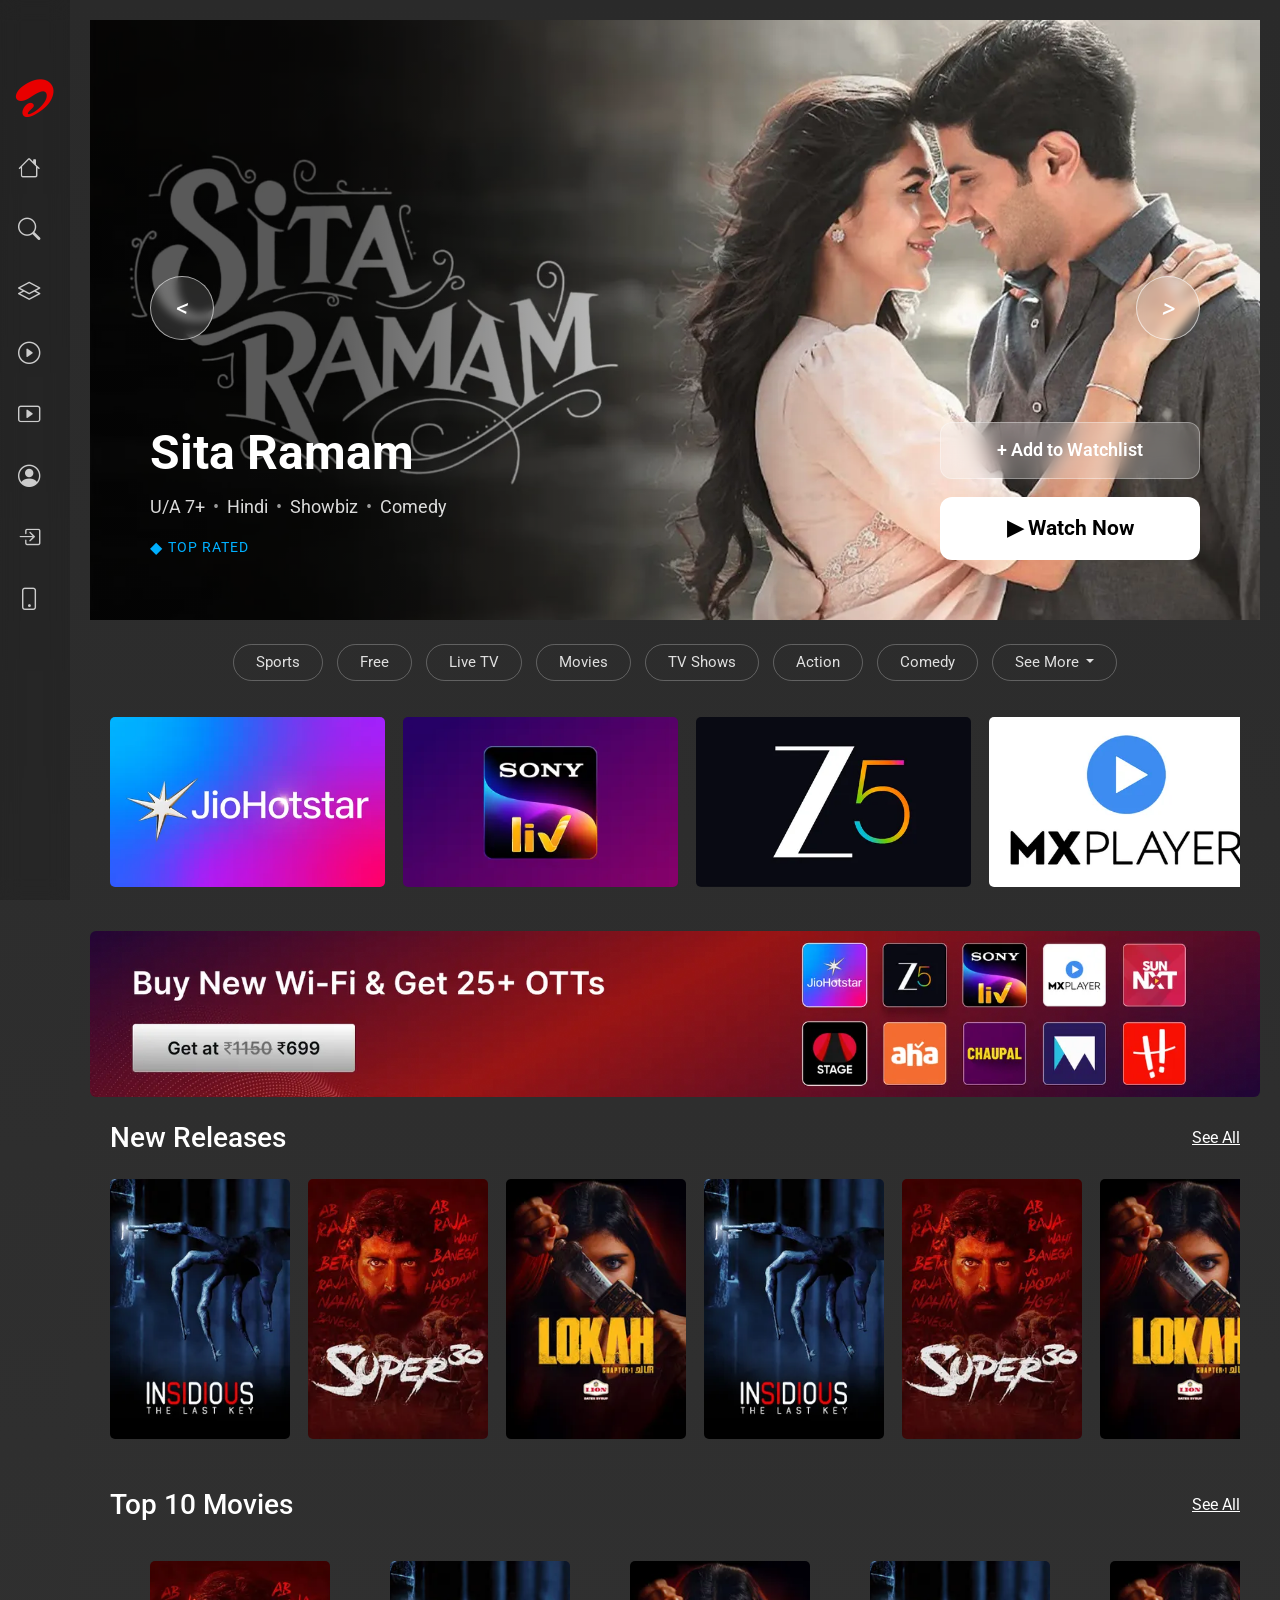
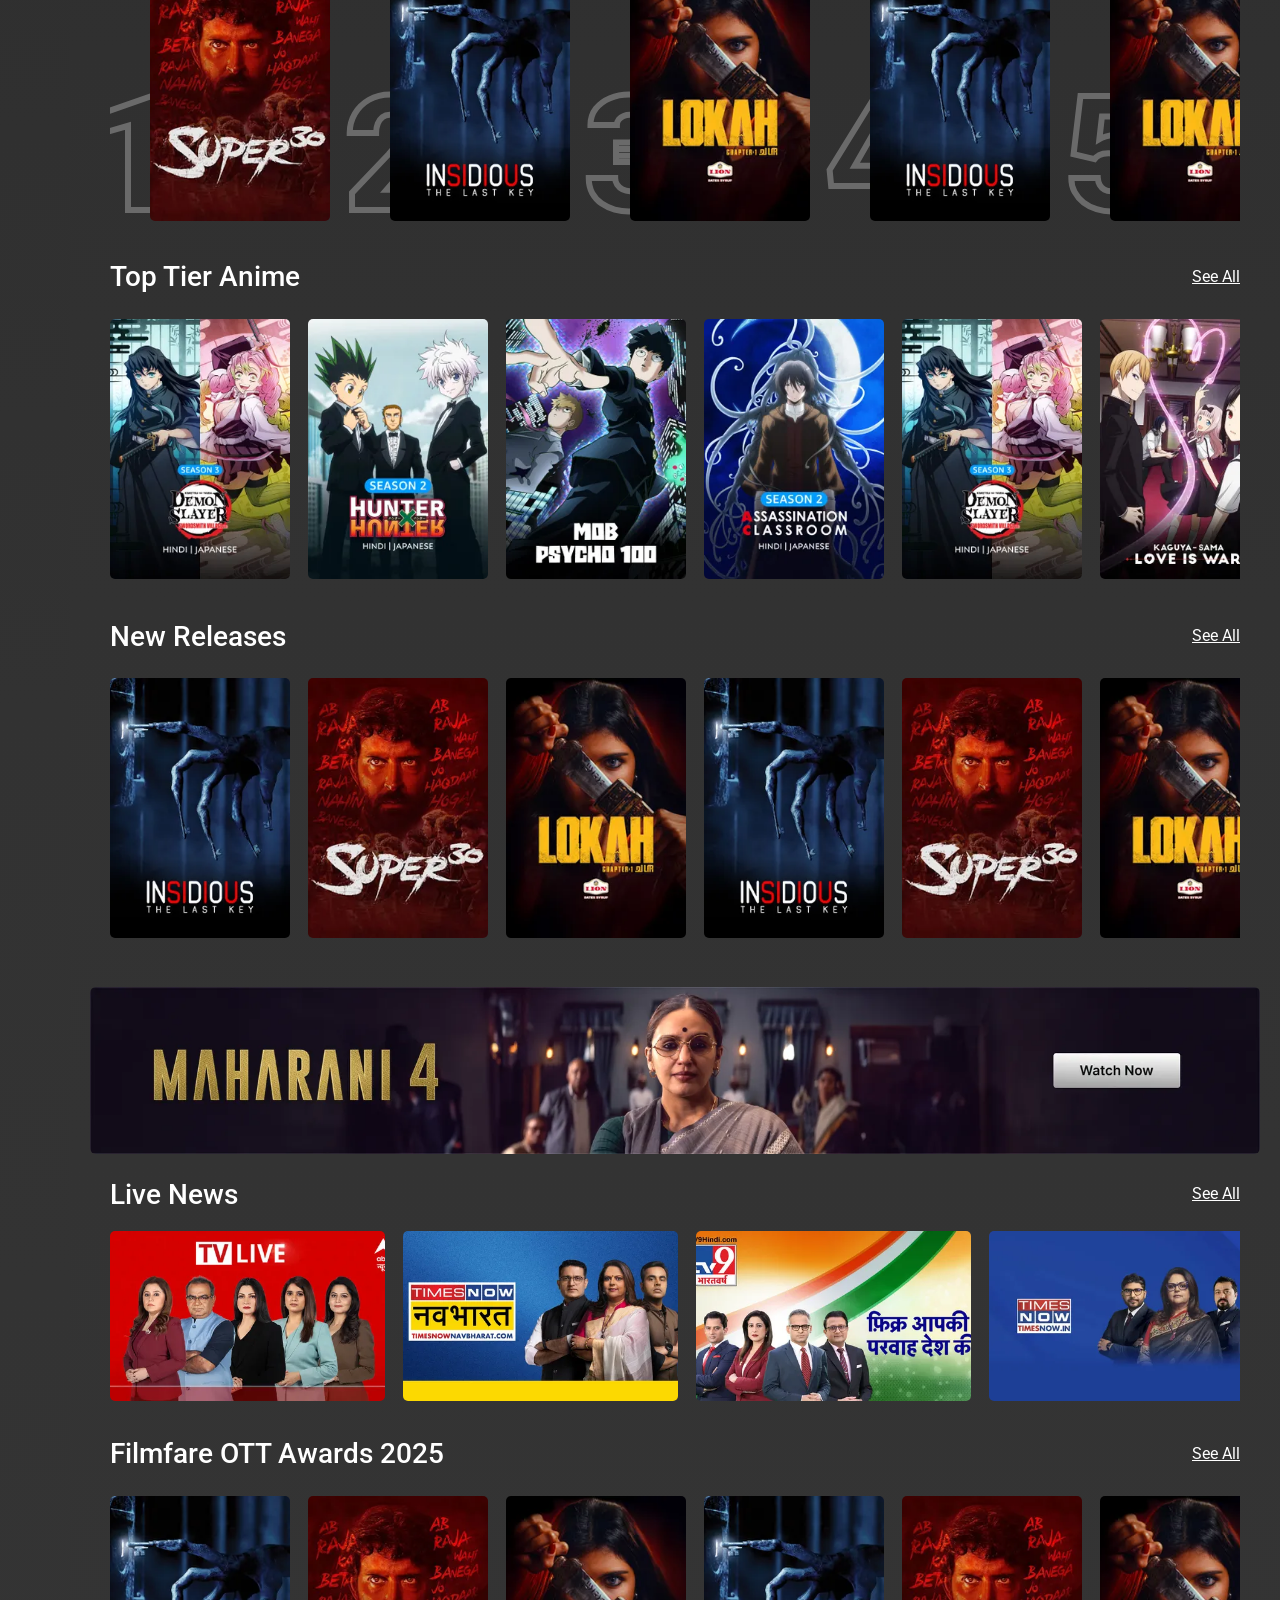
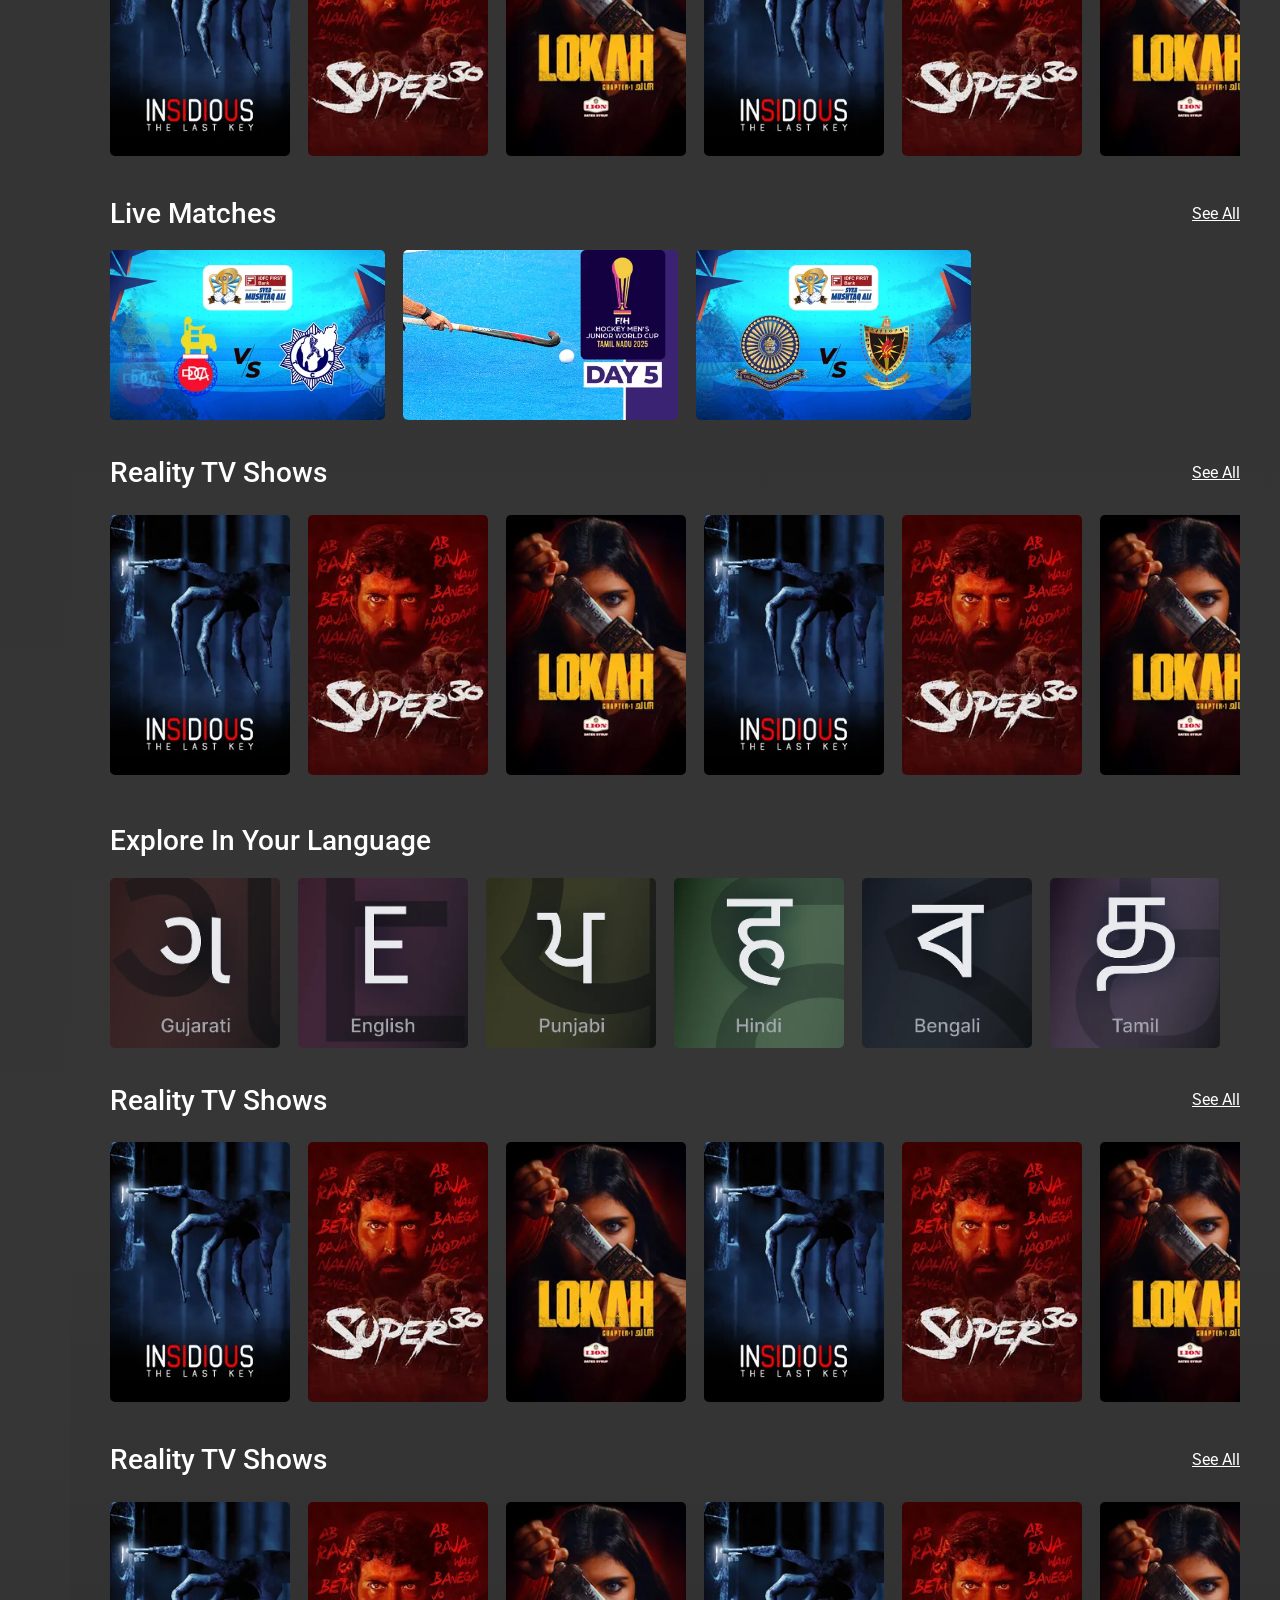
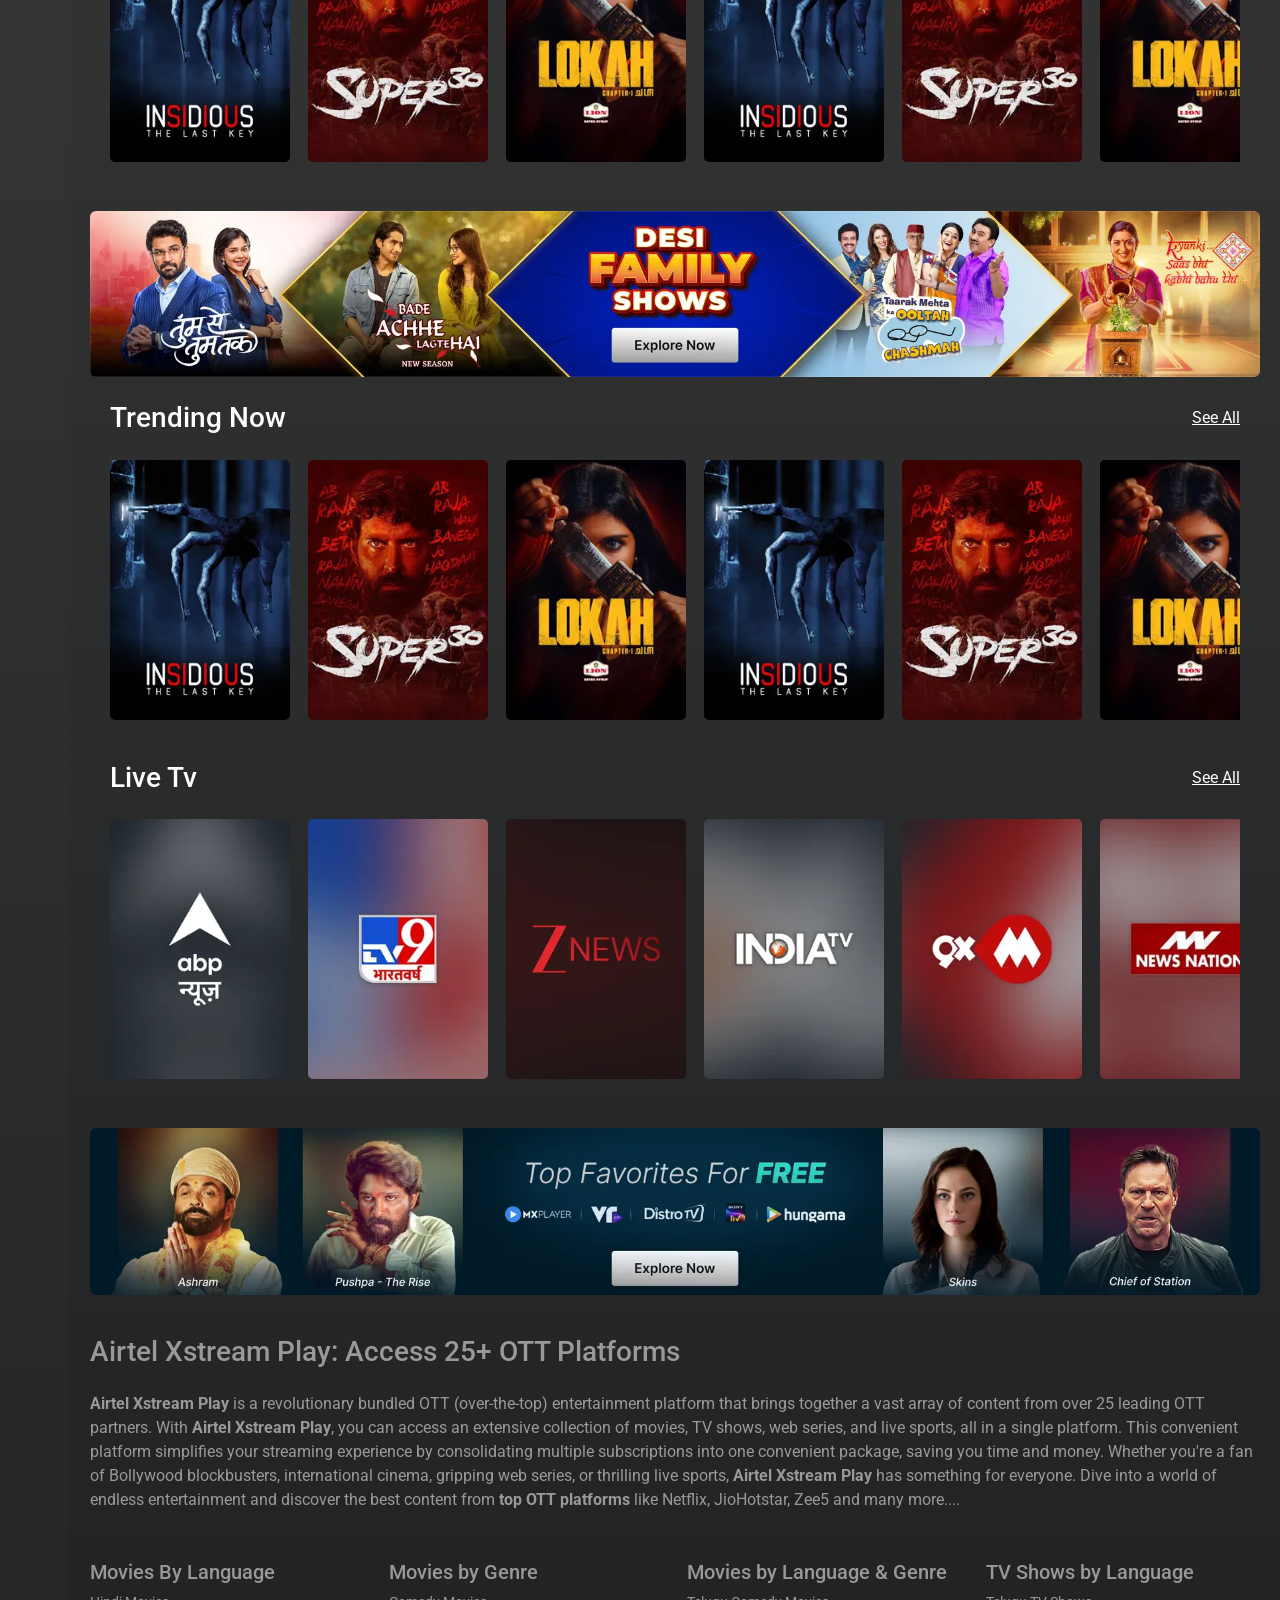
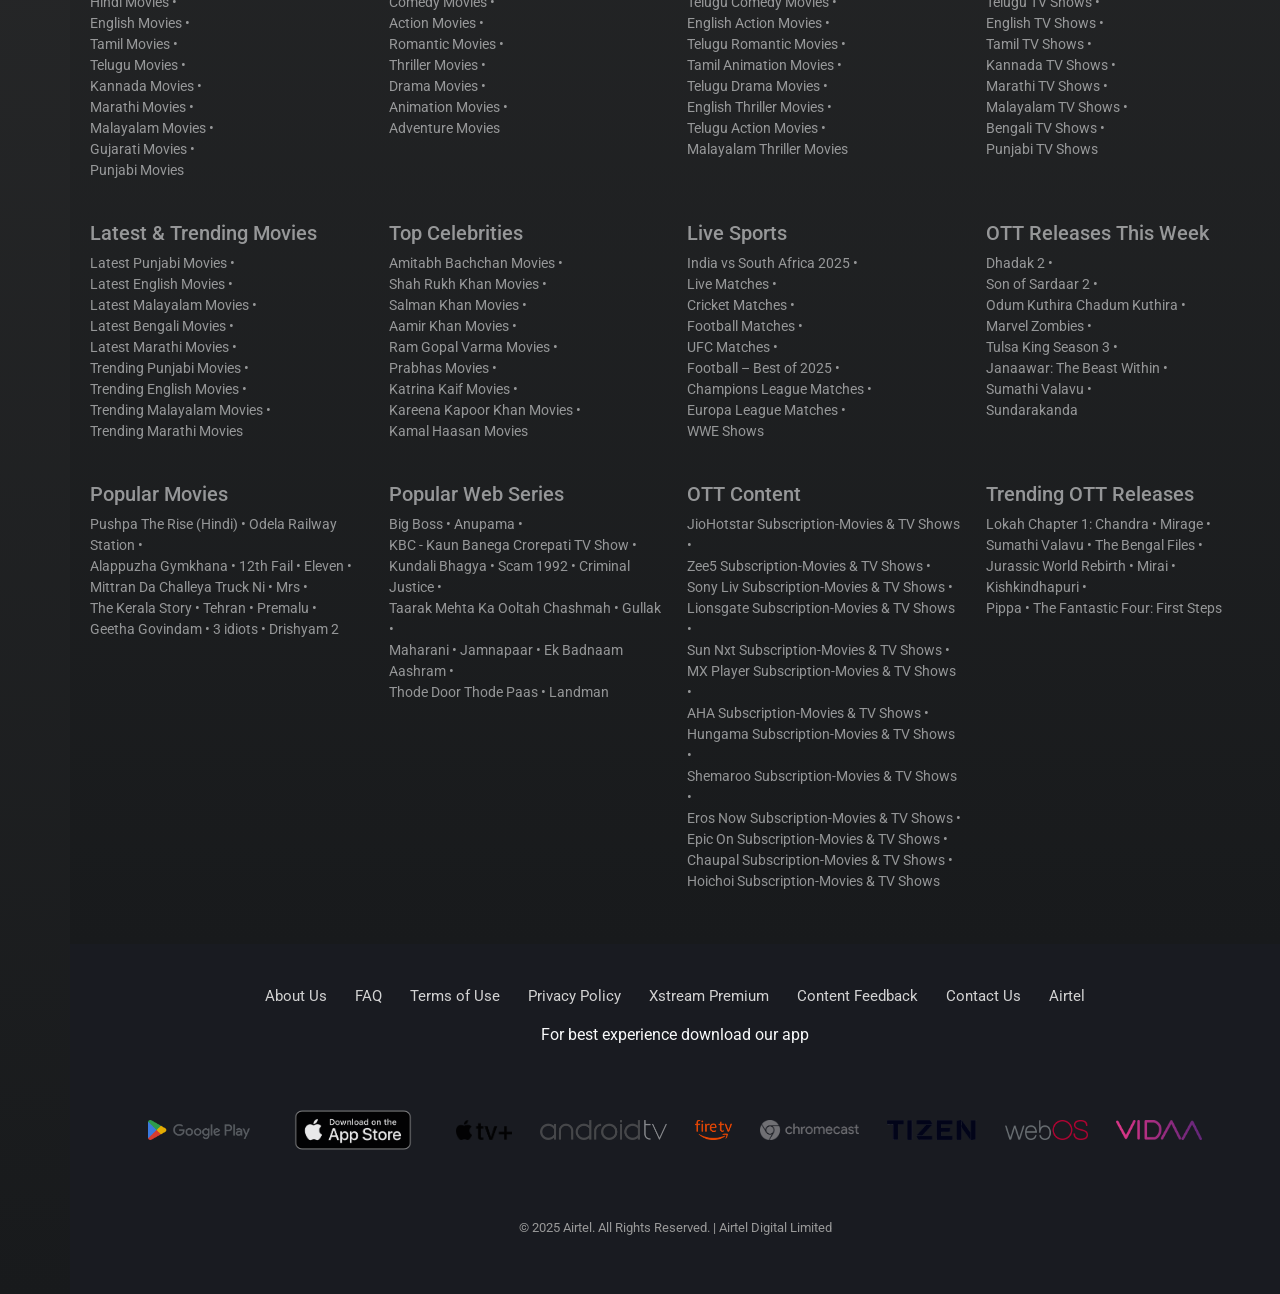
==== index.html @ 178d826f "Added singel-Web Series Viewer" ====
<!DOCTYPE html>
<html lang="en">
<head>
    <meta charset="UTF-8">
    <meta name="viewport" content="width=device-width, initial-scale=1.0">
    <title>AirtelXstream</title>

    <link rel="icon" type="image/x-icon" href="/images/airtel-xstream-play-logo-hd.png">
    <link rel="stylesheet" href="./css/style.css">
    <link href="https://cdn.jsdelivr.net/npm/bootstrap@5.3.8/dist/css/bootstrap.min.css" rel="stylesheet">
    <link rel="stylesheet" href="https://cdn.jsdelivr.net/npm/bootstrap-icons@1.11.1/font/bootstrap-icons.css">
    <link rel="preconnect" href="https://fonts.googleapis.com">
    <link rel="preconnect" href="https://fonts.gstatic.com" crossorigin>
    <link href="https://fonts.googleapis.com/css2?family=Montserrat:ital,wght@0,100..900;1,100..900&family=Roboto:ital,wght@0,100..900;1,100..900&display=swap" rel="stylesheet">
</head>
<body>

<div class="page-bg">

    <div class="sidebar">
            <div class="logo mt-2">
                <img src="./images/xsteamplay.png" class="brand">
            </div>
            <ul class="menu">
                <li><a href="./index.html"><i class="bi bi-house"></i><span>Home</span></a>
                </li>
                <li><a href="./search.html"><i class="bi bi-search"></i><span>Search</span></a>
                </li>
                <li><a href="./otts.html"><i class="bi bi-layers"></i><span>OTTs</span></a>
                </li>
                <li><a href="./free.html"><i class="bi bi-play-circle"></i><span>Free</span></a>
                </li>
                <li><a href="./myplan.html"><i class="bi bi-play-btn"></i><span>My Plans</span></a>
                </li>
                <li><a href="./profile.html"><i class="bi bi-person-circle"></i><span>Profile</span></a>
                </li>
                <li>
                    <a href="#" data-bs-toggle="modal" data-bs-target="#loginModal">
                        <i class="bi bi-box-arrow-in-right"></i><span>Log In</span>
                    </a>
                </li>
                <li><a href="https://play.google.com/store/apps/details?id=tv.accedo.airtel.wynk&_branch_match_id=1522531487299482637&utm_source=Website&utm_campaign=Top_Bottom_CTA&utm_medium=Website&_branch_referrer=H4sIAAAAAAAAA8soKSkottLXzy9IzdNLzCwqSc2pKC4pSk3M1cvM00%2F0DMzzCg%2BwcHdKsq8rSk1LLSrKzEuPTyrKLy9OLbJ1ywSK5VcAAJQeFpZEAAAA" target="_blank"><i class="bi bi-phone"></i><span>Get App</span></a>
                </li>
            </ul>
    </div>
    <div class="sidebar-fade"></div>
    <div class="main-content">

        <!-- LOGIN MODAL -->
        <div class="modal fade" id="loginModal" tabindex="-1" aria-hidden="true">
            <div class="modal-dialog modal-dialog-centered">
                <div class="modal-content" style="background:#101214; color:#fff; border-radius:12px; padding:20px 25px;">
                
                <div class="d-flex justify-content-between align-items-center mb-3">
                    <h4 class="m-0">Xstream Play</h4>
                    <button class="btn-close btn-close-white" data-bs-dismiss="modal"></button>
                </div>

                <h5>Enter your Airtel Number</h5>
                <p style="font-size:14px; color:#b9b9b9;">
                    You can also use your Broadband/DTH registered numbers to login
                </p>

                <form>
                    <div class="d-flex align-items-center gap-2 mb-2" style="border-bottom:1px solid #444; padding-bottom:8px;">
                        <span style="font-size:18px;">+91</span>
                        <input id="mobileInput" type="text" class="form-control bg-transparent text-white" placeholder="Enter mobile number">
                    </div>

                    <span id="mobileError" style="color:red; font-size:14px;"></span>

                    <button id="continueBtn" type="button" class="btn w-100 mt-3" style="background:#ffffff; color:#000; border-radius:8px; padding:10px;">
                        Continue
                    </button>
                </form>

                <p class="mt-3 text-center" style="font-size:12px; color:#b9b9b9;">
                    I agree to the <a href="#" style="color:#fff;">Terms of Uses</a> and 
                    <a href="#" style="color:#fff;">Privacy Policy</a>
                </p>

                </div>
            </div>
        </div>

        <!-- OTP MODAL -->
        <div class="modal fade" id="otpModal" tabindex="-1" aria-hidden="true">
            <div class="modal-dialog modal-dialog-centered">
                <div class="modal-content" style="background:#101214; color:#fff; border-radius:12px; padding:25px;">
                    <div class="d-flex align-items-center mb-3">
                        <h5 class="m-0">Verify your number</h5>
                    </div>

                    <p class="mb-1">Enter OTP sent to <span id="otpMobile" style="font-weight:600;"></span></p>

                    <div class="d-flex justify-content-between gap-2 my-4">
                        <input maxlength="1" class="otp-input form-control text-center bg-transparent text-white">
                        <input maxlength="1" class="otp-input form-control text-center bg-transparent text-white">
                        <input maxlength="1" class="otp-input form-control text-center bg-transparent text-white">
                        <input maxlength="1" class="otp-input form-control text-center bg-transparent text-white">
                    </div>

                    <span id="otpError" style="color:red; font-size:14px;"></span>
                    <p class="text-center mb-4" id="resendTimer" style="color:#b9b9b9;">Resend OTP in (0:30)</p>

                    <button class="btn w-100" style="background:#ffffff; color:#000; border-radius:8px; padding:10px;">
                        VERIFY
                    </button>

                    <p class="mt-3 text-center" style="font-size:12px; color:#b9b9b9;">
                        I agree to the <a href="#" style="color:#fff;">Terms of Uses</a> and
                        <a href="#" style="color:#fff;">Privacy Policy</a>
                    </p>

                </div>
            </div>
        </div>

        <!-- Hero Slider Start -->
        <div id="heroCarousel" class="carousel slide" data-bs-ride="carousel" data-bs-interval="3500">

            <div class="carousel-inner">

                <div class="carousel-item active">
                    <img src="./images/index/slider4.webp" class="d-block w-100 hero-slide-img">

                    <div class="hero-overlay"></div>

                    <div class="hero-content">

                        <div class="hero-left">
                            <h2 class="hero-title">Sita Ramam</h2>

                            <div class="hero-tags">
                                <span class="hero-tag">U/A 7+</span>
                                <span class="hero-dot">•</span>
                                <span class="hero-tag">Hindi</span>
                                <span class="hero-dot">•</span>
                                <span class="hero-tag">Showbiz</span>
                                <span class="hero-dot">•</span>
                                <span class="hero-tag">Comedy</span>
                            </div>

                            <div class="hero-rating">
                                <span class="rating-diamond">◆</span>
                                <span class="rating-text">TOP RATED</span>
                            </div>
                        </div>

                        <div class="hero-right">
                            <button class="hero-watchlist-btn">+ Add to Watchlist</button>
                            <a href="./videos/record.mp4"><button class="hero-watchnow-btn">▶ Watch Now</button></a>
                        </div>

                    </div>
                </div>

                <div class="carousel-item">
                    <img src="./images/index/slider2.webp" class="d-block w-100 hero-slide-img">
                    <div class="hero-overlay"></div>

                    <div class="hero-content">
                        <div class="hero-left">
                            <h2 class="hero-title">Jailer</h2>

                            <div class="hero-tags">
                                <span class="hero-tag">U/A 16+</span>
                                <span class="hero-dot">•</span>
                                <span class="hero-tag">Action</span>
                                <span class="hero-dot">•</span>
                                <span class="hero-tag">Crime</span>
                            </div>
                        </div>

                        <div class="hero-right">
                            <button class="hero-watchlist-btn">+ Add to Watchlist</button>
                            <a href="./videos/record.mp4"><button class="hero-watchnow-btn">▶ Watch Now</button></a>
                        </div>
                    </div>
                </div>

                <div class="carousel-item">
                    <img src="./images/index/slider3.webp" class="d-block w-100 hero-slide-img">

                    <div class="hero-overlay"></div>

                    <div class="hero-content">
                        <div class="hero-left">
                            <h2 class="hero-title">Ram Setu</h2>

                            <div class="hero-tags">
                                <span class="hero-dot">•</span>
                                <span class="hero-tag">Drama</span>
                                <span class="hero-dot">•</span>
                                <span class="hero-tag">Family</span>
                            </div>

                            <div class="hero-rating">
                                <span class="rating-diamond">◆</span>
                                <span class="rating-text">TOP RATED</span>
                            </div>
                        </div>

                        <div class="hero-right">
                            <button class="hero-watchlist-btn">+ Add to Watchlist</button>
                            <a href="./videos/record.mp4"><button class="hero-watchnow-btn">▶ Watch Now</button></a>
                        </div>
                    </div>
                </div>

                <div class="carousel-item">
                    <img src="./images/index/slider1.webp" class="d-block w-100 hero-slide-img">

                    <div class="hero-overlay"></div>

                    <div class="hero-content">
                        <div class="hero-left">
                            <h2 class="hero-title">Pippa</h2>

                            <div class="hero-tags">
                                <span class="hero-tag">U/A 16+</span>
                                <span class="hero-dot">•</span>
                                <span class="hero-tag">Action</span>
                                <span class="hero-dot">•</span>
                                <span class="hero-tag">Mystery</span>
                            </div>
                        </div>

                        <div class="hero-right">
                            <button class="hero-watchlist-btn">+ Add to Watchlist</button>
                            <a href="./videos/record.mp4"><button class="hero-watchnow-btn">▶ Watch Now</button></a>
                        </div>
                    </div>
                </div>

            </div>

            <button class="hero-arrow hero-prev" type="button" data-bs-target="#heroCarousel" data-bs-slide="prev">
                <i>&lt;</i>
            </button>

            <button class="hero-arrow hero-next" type="button" data-bs-target="#heroCarousel" data-bs-slide="next">
                <i>&gt;</i>
            </button>

        </div>

        <!-- Hero Slider End -->
        
        <!-- Category Bar -->
        <div class="category-wrapper py-3 mt-2">
            <div class="container">
            <div class="category-buttons">

                <button class="category-btn">Sports</button>
                <button class="category-btn">Free</button>
                <button class="category-btn">Live TV</button>
                <button class="category-btn">Movies</button>
                <button class="category-btn">TV Shows</button>
                <button class="category-btn">Action</button>
                <button class="category-btn">Comedy</button>

                <div class="dropdown">
                <button class="category-btn dropdown-toggle" data-bs-toggle="dropdown" aria-expanded="false">
                    See More
                </button>

                <ul class="dropdown-menu dropdown-menu-dark">
                    <li><a class="dropdown-item" href="#">Horror</a></li>
                    <li><a class="dropdown-item" href="#">Romance</a></li>
                    <li><a class="dropdown-item" href="#">Thriller</a></li>
                </ul>
                </div>

            </div>
            </div>
        </div>
        <!-- Category Bar -->

        <!-- OTT Logos Row -->
        <div class="live-section">
            <div class="live-scroll-container">
                <button class="scroll-btn left-btn">❮</button>

                <div class="live-scroller">
                    <div class="live-scroll-inner">

                        <div class="live-card-wrapper">
                            <div class="live-card">
                                <img src="./images/index/ottlogo1.webp" alt="News">
                            </div>
                        </div>
                        <div class="live-card-wrapper">
                            <div class="live-card">
                                <img src="./images/index/ottlogo2.webp" alt="News">
                            </div>
                        </div>
                        <div class="live-card-wrapper">
                            <div class="live-card">
                                <img src="./images/index/ottlogo3.webp" alt="News">
                            </div>
                        </div>
                        <div class="live-card-wrapper">
                            <div class="live-card">
                                <img src="./images/index/ottlogo4.webp" alt="News">
                            </div>
                        </div>
                        <div class="live-card-wrapper">
                            <div class="live-card">
                                <img src="./images/index/ottlogo5.webp" alt="News">
                            </div>
                        </div>
                        <div class="live-card-wrapper">
                            <div class="live-card">
                                <img src="./images/index/ottlogo6.webp" alt="News">
                            </div>
                        </div>
                        <div class="live-card-wrapper">
                            <div class="live-card">
                                <img src="./images/index/ottlogo7.webp" alt="News">
                            </div>
                        </div>
                        <div class="live-card-wrapper">
                            <div class="live-card">
                                <img src="./images/index/ottlogo8.webp" alt="News">
                            </div>
                        </div>
                        <div class="live-card-wrapper">
                            <div class="live-card">
                                <img src="./images/index/ottlogo9.webp" alt="News">
                            </div>
                        </div>

                    </div>
                </div>

                <button class="scroll-btn right-btn">❯</button>
            </div>
        </div>
        <!-- OTT Logos Row -->

        <!-- WiFi Banner -->
        <div class="text-center my-4">
            <a href="https://www.airtel.in/new-connection/broadband/?price=499&utm_source=xstream&utm_campaign=bb_acq_xstream_continue_watch_web"><img src="/images/index/wifi-banner.webp" class="img-fluid rounded-2 wifi-banner"></a>
        </div>

        <div class="movie-section mt-3">
            <div class="d-flex justify-content-between align-items-center">
                <h3 class="text-white m-0">New Releases</h3>
                <a href="./seeall.html" class="text-white">See All</a>
            </div>
            <div class="movie-scroll-container">
                <button class="scroll-btn left-btn">❮</button>
                <div class="movie-scroller">
                    <div class="movie-scroll-inner">
                        <div class="movie-card-wrapper">
                            <a href="./singlepage.html" class="movie-link">
                                <div class="movie-card">
                                    <img src="./images/index/insidiousthelastkey_portrait_thumb.webp" alt="movie">
                                    <div class="card-overlay">
                                        <h5 class="movie-title">Insidious The Lastkey</h5>
                                        <div class="badges">
                                            <span class="badge age">U/A 13+</span>
                                            <span class="badge type">Movie</span>
                                        </div>
                                        <button class="watchlist-btn"><span>+</span> Add To Watchlist</button>
                                    </div>
                                </div>
                            </a>
                        </div>
                        <div class="movie-card-wrapper">
                            <a href="./singlepage.html" class="movie-link">
                                <div class="movie-card">
                                    <img src="./images/index/super30.webp" alt="movie">
                                    <div class="card-overlay">
                                        <h5 class="movie-title">Super 30</h5>
                                        <div class="badges">
                                            <span class="badge age">U/A 13+</span>
                                            <span class="badge type">Movie</span>
                                        </div>
                                        <button class="watchlist-btn"><span>+</span> Add To Watchlist</button>
                                    </div>
                                </div>
                            </a>
                        </div>

                        <div class="movie-card-wrapper">
                            <a href="./singlepage.html" class="movie-link">
                                <div class="movie-card">
                                    <img src="./images/index/lokah.webp" alt="movie">
                                    <div class="card-overlay">
                                        <h5 class="movie-title">Lokah</h5>
                                        <div class="badges">
                                            <span class="badge age">U/A 13+</span>
                                            <span class="badge type">Movie</span>
                                        </div>
                                        <button class="watchlist-btn"><span>+</span> Add To Watchlist</button>
                                    </div>
                                </div>
                            </a>
                        </div>
                        <div class="movie-card-wrapper">
                            <a href="./singlepage.html" class="movie-link">
                                <div class="movie-card">
                                    <img src="./images/index/insidiousthelastkey_portrait_thumb.webp" alt="movie">
                                    <div class="card-overlay">
                                        <h5 class="movie-title">Insidious The Lastkey</h5>
                                        <div class="badges">
                                            <span class="badge age">U/A 13+</span>
                                            <span class="badge type">Movie</span>
                                        </div>
                                        <button class="watchlist-btn"><span>+</span> Add To Watchlist</button>
                                    </div>
                                </div>
                            </a>
                        </div>
                        <div class="movie-card-wrapper">
                            <a href="./singlepage.html" class="movie-link">
                                <div class="movie-card">
                                    <img src="./images/index/super30.webp" alt="movie">
                                    <div class="card-overlay">
                                        <h5 class="movie-title">Super 30</h5>
                                        <div class="badges">
                                            <span class="badge age">U/A 13+</span>
                                            <span class="badge type">Movie</span>
                                        </div>
                                        <button class="watchlist-btn"><span>+</span> Add To Watchlist</button>
                                    </div>
                                </div>
                            </a>
                        </div>

                        <div class="movie-card-wrapper">
                            <a href="./singlepage.html" class="movie-link">
                                <div class="movie-card">
                                    <img src="./images/index/lokah.webp" alt="movie">
                                    <div class="card-overlay">
                                        <h5 class="movie-title">Lokah</h5>
                                        <div class="badges">
                                            <span class="badge age">U/A 13+</span>
                                            <span class="badge type">Movie</span>
                                        </div>
                                        <button class="watchlist-btn"><span>+</span> Add To Watchlist</button>
                                    </div>
                                </div>
                            </a>
                        </div>
                        <div class="movie-card-wrapper">
                            <a href="./singlepage.html" class="movie-link">
                                <div class="movie-card">
                                    <img src="./images/index/lokah.webp" alt="movie">
                                    <div class="card-overlay">
                                        <h5 class="movie-title">Lokah</h5>
                                        <div class="badges">
                                            <span class="badge age">U/A 13+</span>
                                            <span class="badge type">Movie</span>
                                        </div>
                                        <button class="watchlist-btn"><span>+</span> Add To Watchlist</button>
                                    </div>
                                </div>
                            </a>
                        </div>
                        <div class="movie-card-wrapper">
                            <a href="./singlepage.html" class="movie-link">
                                <div class="movie-card">
                                    <img src="./images/index/insidiousthelastkey_portrait_thumb.webp" alt="movie">
                                    <div class="card-overlay">
                                        <h5 class="movie-title">Insidious The Lastkey</h5>
                                        <div class="badges">
                                            <span class="badge age">U/A 13+</span>
                                            <span class="badge type">Movie</span>
                                        </div>
                                        <button class="watchlist-btn"><span>+</span> Add To Watchlist</button>
                                    </div>
                                </div>
                            </a>
                        </div>
                        <div class="movie-card-wrapper">
                            <a href="./singlepage.html" class="movie-link">
                                <div class="movie-card">
                                    <img src="./images/index/super30.webp" alt="movie">
                                    <div class="card-overlay">
                                        <h5 class="movie-title">Super 30</h5>
                                        <div class="badges">
                                            <span class="badge age">U/A 13+</span>
                                            <span class="badge type">Movie</span>
                                        </div>
                                        <button class="watchlist-btn"><span>+</span> Add To Watchlist</button>
                                    </div>
                                </div>
                            </a>
                        </div>

                        <div class="movie-card-wrapper">
                            <a href="./singlepage.html" class="movie-link">
                                <div class="movie-card">
                                    <img src="./images/index/lokah.webp" alt="movie">
                                    <div class="card-overlay">
                                        <h5 class="movie-title">Lokah</h5>
                                        <div class="badges">
                                            <span class="badge age">U/A 13+</span>
                                            <span class="badge type">Movie</span>
                                        </div>
                                        <button class="watchlist-btn"><span>+</span> Add To Watchlist</button>
                                    </div>
                                </div>
                            </a>
                        </div>

                    </div>
                </div>
                <button class="scroll-btn right-btn">❯</button>
            </div>
        </div> 

        <div class="top10-section mt-4">

            <div class="d-flex justify-content-between align-items-center mb-3">
                <h3 class="text-white m-0">Top 10 Movies</h3>
                <a href="./seeall.html" class="text-white">See All</a>
            </div>

            <div class="top10-scroll-container">

                <button class="top10-scroll-btn top10-left-btn">❮</button>

                <div class="top10-scroller">
                    <div class="top10-scroll-inner">

                        <!-- ITEM 1 -->
                        <div class="top10-card-wrapper ms-4">
                            <div class="top10-number">1</div>

                            <div class="top10-card ms-3">
                                <img src="./images/index/super30.webp" alt="movie">

                                <div class="top10-overlay">
                                    <h5 class="top10-title">Super 30</h5>

                                    <div class="top10-badges">
                                        <span class="top10-badge age">U/A 13+</span>
                                        <span class="top10-badge type">Movie</span>
                                    </div>

                                    <button class="top10-watchlist">
                                        <span>+</span> Add To Watchlist
                                    </button>
                                </div>
                            </div>
                        </div>

                        <!-- ITEM 2 -->
                        <div class="top10-card-wrapper">
                            <div class="top10-number">2</div>

                            <div class="top10-card">
                                <img src="./images/index/insidiousthelastkey_portrait_thumb.webp">

                                <div class="top10-overlay">
                                    <h5 class="top10-title">Insidious</h5>

                                    <div class="top10-badges">
                                        <span class="top10-badge age">U/A 13+</span>
                                        <span class="top10-badge type">Movie</span>
                                    </div>

                                    <button class="top10-watchlist">
                                        <span>+</span> Add To Watchlist
                                    </button>
                                </div>
                            </div>
                        </div>

                        <!-- ITEM 3 -->
                        <div class="top10-card-wrapper">
                            <div class="top10-number">3</div>

                            <div class="top10-card">
                                <img src="./images/index/lokah.webp">

                                <div class="top10-overlay">
                                    <h5 class="top10-title">Lokah</h5>

                                    <div class="top10-badges">
                                        <span class="top10-badge age">U/A 13+</span>
                                        <span class="top10-badge type">Movie</span>
                                    </div>

                                    <button class="top10-watchlist">
                                        <span>+</span> Add To Watchlist
                                    </button>
                                </div>
                            </div>
                        </div>
                        <!-- ITEM 2 -->
                        <div class="top10-card-wrapper">
                            <div class="top10-number">4</div>

                            <div class="top10-card">
                                <img src="./images/index/insidiousthelastkey_portrait_thumb.webp">

                                <div class="top10-overlay">
                                    <h5 class="top10-title">Insidious</h5>

                                    <div class="top10-badges">
                                        <span class="top10-badge age">U/A 13+</span>
                                        <span class="top10-badge type">Movie</span>
                                    </div>

                                    <button class="top10-watchlist">
                                        <span>+</span> Add To Watchlist
                                    </button>
                                </div>
                            </div>
                        </div>

                        <!-- ITEM 3 -->
                        <div class="top10-card-wrapper">
                            <div class="top10-number">5</div>

                            <div class="top10-card">
                                <img src="./images/index/lokah.webp">

                                <div class="top10-overlay">
                                    <h5 class="top10-title">Lokah</h5>

                                    <div class="top10-badges">
                                        <span class="top10-badge age">U/A 13+</span>
                                        <span class="top10-badge type">Movie</span>
                                    </div>

                                    <button class="top10-watchlist">
                                        <span>+</span> Add To Watchlist
                                    </button>
                                </div>
                            </div>
                        </div>
                        <!-- ITEM 2 -->
                        <div class="top10-card-wrapper">
                            <div class="top10-number">6</div>

                            <div class="top10-card">
                                <img src="./images/index/insidiousthelastkey_portrait_thumb.webp">

                                <div class="top10-overlay">
                                    <h5 class="top10-title">Insidious</h5>

                                    <div class="top10-badges">
                                        <span class="top10-badge age">U/A 13+</span>
                                        <span class="top10-badge type">Movie</span>
                                    </div>

                                    <button class="top10-watchlist">
                                        <span>+</span> Add To Watchlist
                                    </button>
                                </div>
                            </div>
                        </div>

                        <!-- ITEM 3 -->
                        <div class="top10-card-wrapper">
                            <div class="top10-number">7</div>

                            <div class="top10-card">
                                <img src="./images/index/lokah.webp">

                                <div class="top10-overlay">
                                    <h5 class="top10-title">Lokah</h5>

                                    <div class="top10-badges">
                                        <span class="top10-badge age">U/A 13+</span>
                                        <span class="top10-badge type">Movie</span>
                                    </div>

                                    <button class="top10-watchlist">
                                        <span>+</span> Add To Watchlist
                                    </button>
                                </div>
                            </div>
                        </div>
                        <!-- ITEM 2 -->
                        <div class="top10-card-wrapper">
                            <div class="top10-number">8</div>

                            <div class="top10-card">
                                <img src="./images/index/insidiousthelastkey_portrait_thumb.webp">

                                <div class="top10-overlay">
                                    <h5 class="top10-title">Insidious</h5>

                                    <div class="top10-badges">
                                        <span class="top10-badge age">U/A 13+</span>
                                        <span class="top10-badge type">Movie</span>
                                    </div>

                                    <button class="top10-watchlist">
                                        <span>+</span> Add To Watchlist
                                    </button>
                                </div>
                            </div>
                        </div>

                        <!-- ITEM 3 -->
                        <div class="top10-card-wrapper">
                            <div class="top10-number">9</div>

                            <div class="top10-card">
                                <img src="./images/index/lokah.webp">

                                <div class="top10-overlay">
                                    <h5 class="top10-title">Lokah</h5>

                                    <div class="top10-badges">
                                        <span class="top10-badge age">U/A 13+</span>
                                        <span class="top10-badge type">Movie</span>
                                    </div>

                                    <button class="top10-watchlist">
                                        <span>+</span> Add To Watchlist
                                    </button>
                                </div>
                            </div>
                        </div>
                    </div>
                </div>

                <button class="top10-scroll-btn top10-right-btn">❯</button>

            </div>
        </div>

        <div class="movie-section mt-3">
            <div class="d-flex justify-content-between align-items-center">
                <h3 class="text-white m-0">Top Tier Anime</h3>
                <a href="./seeall.html" class="text-white">See All</a>
            </div>
            <div class="movie-scroll-container">
                <button class="scroll-btn left-btn">❮</button>
                <div class="movie-scroller">
                    <div class="movie-scroll-inner">
                        <div class="movie-card-wrapper">
                            <a href="./singlepage.html" class="movie-link">
                                <div class="movie-card">
                                    <img src="./images/index/anime1.webp" alt="movie">
                                    <div class="card-overlay">
                                        <h5 class="movie-title">Insidious The Lastkey</h5>
                                        <div class="badges">
                                            <span class="badge age">U/A 13+</span>
                                            <span class="badge type">Movie</span>
                                        </div>
                                        <button class="watchlist-btn"><span>+</span> Add To Watchlist</button>
                                    </div>
                                </div>
                            </a>
                        </div>
                        <div class="movie-card-wrapper">
                            <a href="./singlepage.html" class="movie-link">
                                <div class="movie-card">
                                    <img src="./images/index/anime5.webp" alt="movie">
                                    <div class="card-overlay">
                                        <h5 class="movie-title">Super 30</h5>
                                        <div class="badges">
                                            <span class="badge age">U/A 13+</span>
                                            <span class="badge type">Movie</span>
                                        </div>
                                        <button class="watchlist-btn"><span>+</span> Add To Watchlist</button>
                                    </div>
                                </div>
                            </a>
                        </div>

                        <div class="movie-card-wrapper">
                            <a href="./singlepage.html" class="movie-link">
                                <div class="movie-card">
                                    <img src="./images/index/anime8.webp" alt="movie">
                                    <div class="card-overlay">
                                        <h5 class="movie-title">Lokah</h5>
                                        <div class="badges">
                                            <span class="badge age">U/A 13+</span>
                                            <span class="badge type">Movie</span>
                                        </div>
                                        <button class="watchlist-btn"><span>+</span> Add To Watchlist</button>
                                    </div>
                                </div>
                            </a>
                        </div>
                        <div class="movie-card-wrapper">
                            <a href="./singlepage.html" class="movie-link">
                                <div class="movie-card">
                                    <img src="./images/index/anime2.webp" alt="movie">
                                    <div class="card-overlay">
                                        <h5 class="movie-title">Insidious The Lastkey</h5>
                                        <div class="badges">
                                            <span class="badge age">U/A 13+</span>
                                            <span class="badge type">Movie</span>
                                        </div>
                                        <button class="watchlist-btn"><span>+</span> Add To Watchlist</button>
                                    </div>
                                </div>
                            </a>
                        </div>
                        <div class="movie-card-wrapper">
                            <a href="./singlepage.html" class="movie-link">
                                <div class="movie-card">
                                    <img src="./images/index/anime1.webp" alt="movie">
                                    <div class="card-overlay">
                                        <h5 class="movie-title">Super 30</h5>
                                        <div class="badges">
                                            <span class="badge age">U/A 13+</span>
                                            <span class="badge type">Movie</span>
                                        </div>
                                        <button class="watchlist-btn"><span>+</span> Add To Watchlist</button>
                                    </div>
                                </div>
                            </a>
                        </div>

                        <div class="movie-card-wrapper">
                            <a href="./singlepage.html" class="movie-link">
                                <div class="movie-card">
                                    <img src="./images/index/anime6.webp" alt="movie">
                                    <div class="card-overlay">
                                        <h5 class="movie-title">Lokah</h5>
                                        <div class="badges">
                                            <span class="badge age">U/A 13+</span>
                                            <span class="badge type">Movie</span>
                                        </div>
                                        <button class="watchlist-btn"><span>+</span> Add To Watchlist</button>
                                    </div>
                                </div>
                            </a>
                        </div>
                        <div class="movie-card-wrapper">
                            <a href="./singlepage.html" class="movie-link">
                                <div class="movie-card">
                                    <img src="./images/index/anime4.webp" alt="movie">
                                    <div class="card-overlay">
                                        <h5 class="movie-title">Lokah</h5>
                                        <div class="badges">
                                            <span class="badge age">U/A 13+</span>
                                            <span class="badge type">Movie</span>
                                        </div>
                                        <button class="watchlist-btn"><span>+</span> Add To Watchlist</button>
                                    </div>
                                </div>
                            </a>
                        </div>
                        <div class="movie-card-wrapper">
                            <a href="./singlepage.html" class="movie-link">
                                <div class="movie-card">
                                    <img src="/images/index/anime3.webp" alt="movie">
                                    <div class="card-overlay">
                                        <h5 class="movie-title">Insidious The Lastkey</h5>
                                        <div class="badges">
                                            <span class="badge age">U/A 13+</span>
                                            <span class="badge type">Movie</span>
                                        </div>
                                        <button class="watchlist-btn"><span>+</span> Add To Watchlist</button>
                                    </div>
                                </div>
                            </a>
                        </div>
                        <div class="movie-card-wrapper">
                            <a href="./singlepage.html" class="movie-link">
                                <div class="movie-card">
                                    <img src="./images/index/anime5.webp" alt="movie">
                                    <div class="card-overlay">
                                        <h5 class="movie-title">Super 30</h5>
                                        <div class="badges">
                                            <span class="badge age">U/A 13+</span>
                                            <span class="badge type">Movie</span>
                                        </div>
                                        <button class="watchlist-btn"><span>+</span> Add To Watchlist</button>
                                    </div>
                                </div>
                            </a>
                        </div>

                        <div class="movie-card-wrapper">
                            <a href="./singlepage.html" class="movie-link">
                                <div class="movie-card">
                                    <img src="./images/index/anime6.webp" alt="movie">
                                    <div class="card-overlay">
                                        <h5 class="movie-title">Lokah</h5>
                                        <div class="badges">
                                            <span class="badge age">U/A 13+</span>
                                            <span class="badge type">Movie</span>
                                        </div>
                                        <button class="watchlist-btn"><span>+</span> Add To Watchlist</button>
                                    </div>
                                </div>
                            </a>
                        </div>

                    </div>
                </div>
                <button class="scroll-btn right-btn">❯</button>
            </div>
        </div> 

        <div class="movie-section mt-3">
            <div class="d-flex justify-content-between align-items-center">
                <h3 class="text-white m-0">New Releases</h3>
                <a href="./seeall.html" class="text-white">See All</a>
            </div>
            <div class="movie-scroll-container">
                <button class="scroll-btn left-btn">❮</button>
                <div class="movie-scroller">
                    <div class="movie-scroll-inner">
                        <div class="movie-card-wrapper">
                            <a href="./singlepage.html" class="movie-link">
                                <div class="movie-card">
                                    <img src="./images/index/insidiousthelastkey_portrait_thumb.webp" alt="movie">
                                    <div class="card-overlay">
                                        <h5 class="movie-title">Insidious The Lastkey</h5>
                                        <div class="badges">
                                            <span class="badge age">U/A 13+</span>
                                            <span class="badge type">Movie</span>
                                        </div>
                                        <button class="watchlist-btn"><span>+</span> Add To Watchlist</button>
                                    </div>
                                </div>
                            </a>
                        </div>
                        <div class="movie-card-wrapper">
                            <a href="./singlepage.html" class="movie-link">
                                <div class="movie-card">
                                    <img src="./images/index/super30.webp" alt="movie">
                                    <div class="card-overlay">
                                        <h5 class="movie-title">Super 30</h5>
                                        <div class="badges">
                                            <span class="badge age">U/A 13+</span>
                                            <span class="badge type">Movie</span>
                                        </div>
                                        <button class="watchlist-btn"><span>+</span> Add To Watchlist</button>
                                    </div>
                                </div>
                            </a>
                        </div>

                        <div class="movie-card-wrapper">
                            <a href="./singlepage.html" class="movie-link">
                                <div class="movie-card">
                                    <img src="./images/index/lokah.webp" alt="movie">
                                    <div class="card-overlay">
                                        <h5 class="movie-title">Lokah</h5>
                                        <div class="badges">
                                            <span class="badge age">U/A 13+</span>
                                            <span class="badge type">Movie</span>
                                        </div>
                                        <button class="watchlist-btn"><span>+</span> Add To Watchlist</button>
                                    </div>
                                </div>
                            </a>
                        </div>
                        <div class="movie-card-wrapper">
                            <a href="./singlepage.html" class="movie-link">
                                <div class="movie-card">
                                    <img src="./images/index/insidiousthelastkey_portrait_thumb.webp" alt="movie">
                                    <div class="card-overlay">
                                        <h5 class="movie-title">Insidious The Lastkey</h5>
                                        <div class="badges">
                                            <span class="badge age">U/A 13+</span>
                                            <span class="badge type">Movie</span>
                                        </div>
                                        <button class="watchlist-btn"><span>+</span> Add To Watchlist</button>
                                    </div>
                                </div>
                            </a>
                        </div>
                        <div class="movie-card-wrapper">
                            <a href="./singlepage.html" class="movie-link">
                                <div class="movie-card">
                                    <img src="./images/index/super30.webp" alt="movie">
                                    <div class="card-overlay">
                                        <h5 class="movie-title">Super 30</h5>
                                        <div class="badges">
                                            <span class="badge age">U/A 13+</span>
                                            <span class="badge type">Movie</span>
                                        </div>
                                        <button class="watchlist-btn"><span>+</span> Add To Watchlist</button>
                                    </div>
                                </div>
                            </a>
                        </div>

                        <div class="movie-card-wrapper">
                            <a href="./singlepage.html" class="movie-link">
                                <div class="movie-card">
                                    <img src="./images/index/lokah.webp" alt="movie">
                                    <div class="card-overlay">
                                        <h5 class="movie-title">Lokah</h5>
                                        <div class="badges">
                                            <span class="badge age">U/A 13+</span>
                                            <span class="badge type">Movie</span>
                                        </div>
                                        <button class="watchlist-btn"><span>+</span> Add To Watchlist</button>
                                    </div>
                                </div>
                            </a>
                        </div>
                        <div class="movie-card-wrapper">
                            <a href="./singlepage.html" class="movie-link">
                                <div class="movie-card">
                                    <img src="./images/index/lokah.webp" alt="movie">
                                    <div class="card-overlay">
                                        <h5 class="movie-title">Lokah</h5>
                                        <div class="badges">
                                            <span class="badge age">U/A 13+</span>
                                            <span class="badge type">Movie</span>
                                        </div>
                                        <button class="watchlist-btn"><span>+</span> Add To Watchlist</button>
                                    </div>
                                </div>
                            </a>
                        </div>
                        <div class="movie-card-wrapper">
                            <a href="./singlepage.html" class="movie-link">
                                <div class="movie-card">
                                    <img src="./images/index/insidiousthelastkey_portrait_thumb.webp" alt="movie">
                                    <div class="card-overlay">
                                        <h5 class="movie-title">Insidious The Lastkey</h5>
                                        <div class="badges">
                                            <span class="badge age">U/A 13+</span>
                                            <span class="badge type">Movie</span>
                                        </div>
                                        <button class="watchlist-btn"><span>+</span> Add To Watchlist</button>
                                    </div>
                                </div>
                            </a>
                        </div>
                        <div class="movie-card-wrapper">
                            <a href="./singlepage.html" class="movie-link">
                                <div class="movie-card">
                                    <img src="./images/index/super30.webp" alt="movie">
                                    <div class="card-overlay">
                                        <h5 class="movie-title">Super 30</h5>
                                        <div class="badges">
                                            <span class="badge age">U/A 13+</span>
                                            <span class="badge type">Movie</span>
                                        </div>
                                        <button class="watchlist-btn"><span>+</span> Add To Watchlist</button>
                                    </div>
                                </div>
                            </a>
                        </div>

                        <div class="movie-card-wrapper">
                            <a href="./singlepage.html" class="movie-link">
                                <div class="movie-card">
                                    <img src="./images/index/lokah.webp" alt="movie">
                                    <div class="card-overlay">
                                        <h5 class="movie-title">Lokah</h5>
                                        <div class="badges">
                                            <span class="badge age">U/A 13+</span>
                                            <span class="badge type">Movie</span>
                                        </div>
                                        <button class="watchlist-btn"><span>+</span> Add To Watchlist</button>
                                    </div>
                                </div>
                            </a>
                        </div>

                    </div>
                </div>
                <button class="scroll-btn right-btn">❯</button>
            </div>
        </div> 

        <!-- Banner -->
        <div class="text-center my-4">
            <a href="#"><img src="/images/index/maharani.webp" class="img-fluid rounded-2 wifi-banner"></a>
        </div>

        <div class="live-section mt-3">
            <div class="d-flex justify-content-between align-items-center">
                <h3 class="text-white m-0">Live News</h3>
                <a href="./seeall.html" class="text-white">See All</a>
            </div>

            <div class="live-scroll-container">
                <button class="scroll-btn left-btn">❮</button>

                    <div class="live-scroller">
                        <div class="live-scroll-inner">

                            <div class="live-card-wrapper">
                                <div class="live-card">
                                    <img src="./images/index/news1.webp" alt="News">
                                    <div class="live-overlay">
                                        <h5 class="live-title">TV Live</h5>

                                        <div class="live-badges">
                                            <span class="badge live">Trending</span>
                                            <span class="badge type">News</span>
                                        </div>
                                    </div>
                                </div>
                            </div>

                            <div class="live-card-wrapper">
                                <div class="live-card">
                                    <img src="./images/index/news2.webp" alt="News">

                                    <div class="live-overlay">
                                        <h5 class="live-title">Times Now</h5>

                                        <div class="live-badges">
                                            <span class="badge live">Trending</span>
                                            <span class="badge type">News</span>
                                        </div>
                                    </div>
                                </div>
                            </div>

                            <div class="live-card-wrapper">
                                <div class="live-card">
                                    <img src="./images/index/news3.webp" alt="News">
                                    <div class="live-overlay">
                                        <h5 class="live-title">TV 9</h5>

                                        <div class="live-badges">
                                            <span class="badge live">Trending</span>
                                            <span class="badge type">News</span>
                                        </div>
                                    </div>
                                </div>
                            </div>

                            <div class="live-card-wrapper">
                                <div class="live-card">
                                    <img src="./images/index/news4.webp" alt="News">
                                    <div class="live-overlay">
                                        <h5 class="live-title">Times Now</h5>

                                        <div class="live-badges">
                                            <span class="badge live">Trending</span>
                                            <span class="badge type">News</span>
                                        </div>
                                    </div>
                                </div>
                            </div>
                        </div>
                    </div>

                <button class="scroll-btn right-btn">❯</button>
            </div>
        </div>

        <div class="movie-section mt-3">
            <div class="d-flex justify-content-between align-items-center">
                <h3 class="text-white m-0">Filmfare OTT Awards 2025</h3>
                <a href="./seeall.html" class="text-white">See All</a>
            </div>
            <div class="movie-scroll-container">
                <button class="scroll-btn left-btn">❮</button>
                <div class="movie-scroller">
                    <div class="movie-scroll-inner">
                        <div class="movie-card-wrapper">
                            <a href="./singlepage.html" class="movie-link">
                                <div class="movie-card">
                                    <img src="./images/index/insidiousthelastkey_portrait_thumb.webp" alt="movie">
                                    <div class="card-overlay">
                                        <h5 class="movie-title">Insidious The Lastkey</h5>
                                        <div class="badges">
                                            <span class="badge age">U/A 13+</span>
                                            <span class="badge type">Movie</span>
                                        </div>
                                        <button class="watchlist-btn"><span>+</span> Add To Watchlist</button>
                                    </div>
                                </div>
                            </a>
                        </div>
                        <div class="movie-card-wrapper">
                            <a href="./singlepage.html" class="movie-link">
                                <div class="movie-card">
                                    <img src="./images/index/super30.webp" alt="movie">
                                    <div class="card-overlay">
                                        <h5 class="movie-title">Super 30</h5>
                                        <div class="badges">
                                            <span class="badge age">U/A 13+</span>
                                            <span class="badge type">Movie</span>
                                        </div>
                                        <button class="watchlist-btn"><span>+</span> Add To Watchlist</button>
                                    </div>
                                </div>
                            </a>
                        </div>

                        <div class="movie-card-wrapper">
                            <a href="./singlepage.html" class="movie-link">
                                <div class="movie-card">
                                    <img src="./images/index/lokah.webp" alt="movie">
                                    <div class="card-overlay">
                                        <h5 class="movie-title">Lokah</h5>
                                        <div class="badges">
                                            <span class="badge age">U/A 13+</span>
                                            <span class="badge type">Movie</span>
                                        </div>
                                        <button class="watchlist-btn"><span>+</span> Add To Watchlist</button>
                                    </div>
                                </div>
                            </a>
                        </div>
                        <div class="movie-card-wrapper">
                            <a href="./singlepage.html" class="movie-link">
                                <div class="movie-card">
                                    <img src="./images/index/insidiousthelastkey_portrait_thumb.webp" alt="movie">
                                    <div class="card-overlay">
                                        <h5 class="movie-title">Insidious The Lastkey</h5>
                                        <div class="badges">
                                            <span class="badge age">U/A 13+</span>
                                            <span class="badge type">Movie</span>
                                        </div>
                                        <button class="watchlist-btn"><span>+</span> Add To Watchlist</button>
                                    </div>
                                </div>
                            </a>
                        </div>
                        <div class="movie-card-wrapper">
                            <a href="./singlepage.html" class="movie-link">
                                <div class="movie-card">
                                    <img src="./images/index/super30.webp" alt="movie">
                                    <div class="card-overlay">
                                        <h5 class="movie-title">Super 30</h5>
                                        <div class="badges">
                                            <span class="badge age">U/A 13+</span>
                                            <span class="badge type">Movie</span>
                                        </div>
                                        <button class="watchlist-btn"><span>+</span> Add To Watchlist</button>
                                    </div>
                                </div>
                            </a>
                        </div>
                        <div class="movie-card-wrapper">
                            <a href="./singlepage.html" class="movie-link">
                                <div class="movie-card">
                                    <img src="./images/index/lokah.webp" alt="movie">
                                    <div class="card-overlay">
                                        <h5 class="movie-title">Lokah</h5>
                                        <div class="badges">
                                            <span class="badge age">U/A 13+</span>
                                            <span class="badge type">Movie</span>
                                        </div>
                                        <button class="watchlist-btn"><span>+</span> Add To Watchlist</button>
                                    </div>
                                </div>
                            </a>
                        </div>
                    </div>
                </div>
                <button class="scroll-btn right-btn">❯</button>
            </div>
        </div> 

        <div class="live-section mt-3">
            <div class="d-flex justify-content-between align-items-center">
                <h3 class="text-white m-0">Live Matches</h3>
                <a href="./seeall.html" class="text-white">See All</a>
            </div>

            <div class="live-scroll-container">
                <button class="scroll-btn left-btn">❮</button>

                    <div class="live-scroller">
                        <div class="live-scroll-inner">

                            <div class="live-card-wrapper">
                                <div class="live-card">
                                    <img src="./images/index/livematch1.htm" alt="News">
                                    <div class="live-overlay">
                                        <h5 class="live-title">Delhi vs Tripura</h5>

                                        <div class="live-badges">
                                            <span class="badge live">Cricket</span>
                                        </div>
                                    </div>
                                </div>
                            </div>

                            <div class="live-card-wrapper">
                                <div class="live-card">
                                    <img src="./images/index/livematch2.htm" alt="News">

                                    <div class="live-overlay">
                                        <h5 class="live-title">FIh Hockey Mens's Junior cup</h5>

                                        <div class="live-badges">
                                            <span class="badge live">Hockey</span>
                                        </div>
                                    </div>
                                </div>
                            </div>

                            <div class="live-card-wrapper">
                                <div class="live-card">
                                    <img src="./images/index/livematch3.htm" alt="News">
                                    <div class="live-overlay">
                                        <h5 class="live-title">Andhra vs Railways</h5>

                                        <div class="live-badges">
                                            <span class="badge live">Cricket</span>
                                        </div>
                                    </div>
                                </div>
                            </div>
                        </div>
                    </div>

                <button class="scroll-btn right-btn">❯</button>
            </div>
        </div>

        <div class="movie-section mt-3">
            <div class="d-flex justify-content-between align-items-center">
                <h3 class="text-white m-0">Reality TV Shows</h3>
                <a href="./seeall.html" class="text-white">See All</a>
            </div>
            <div class="movie-scroll-container">
                <button class="scroll-btn left-btn">❮</button>
                <div class="movie-scroller">
                    <div class="movie-scroll-inner">
                        <div class="movie-card-wrapper">
                            <a href="./singlepage.html" class="movie-link">
                                <div class="movie-card">
                                    <img src="./images/index/insidiousthelastkey_portrait_thumb.webp" alt="movie">
                                    <div class="card-overlay">
                                        <h5 class="movie-title">Insidious The Lastkey</h5>
                                        <div class="badges">
                                            <span class="badge age">U/A 13+</span>
                                            <span class="badge type">Movie</span>
                                        </div>
                                        <button class="watchlist-btn"><span>+</span> Add To Watchlist</button>
                                    </div>
                                </div>
                            </a>
                        </div>
                        <div class="movie-card-wrapper">
                            <a href="./singlepage.html" class="movie-link">
                                <div class="movie-card">
                                    <img src="./images/index/super30.webp" alt="movie">
                                    <div class="card-overlay">
                                        <h5 class="movie-title">Super 30</h5>
                                        <div class="badges">
                                            <span class="badge age">U/A 13+</span>
                                            <span class="badge type">Movie</span>
                                        </div>
                                        <button class="watchlist-btn"><span>+</span> Add To Watchlist</button>
                                    </div>
                                </div>
                            </a>
                        </div>

                        <div class="movie-card-wrapper">
                            <a href="./singlepage.html" class="movie-link">
                                <div class="movie-card">
                                    <img src="./images/index/lokah.webp" alt="movie">
                                    <div class="card-overlay">
                                        <h5 class="movie-title">Lokah</h5>
                                        <div class="badges">
                                            <span class="badge age">U/A 13+</span>
                                            <span class="badge type">Movie</span>
                                        </div>
                                        <button class="watchlist-btn"><span>+</span> Add To Watchlist</button>
                                    </div>
                                </div>
                            </a>
                        </div>
                        <div class="movie-card-wrapper">
                            <a href="./singlepage.html" class="movie-link">
                                <div class="movie-card">
                                    <img src="./images/index/insidiousthelastkey_portrait_thumb.webp" alt="movie">
                                    <div class="card-overlay">
                                        <h5 class="movie-title">Insidious The Lastkey</h5>
                                        <div class="badges">
                                            <span class="badge age">U/A 13+</span>
                                            <span class="badge type">Movie</span>
                                        </div>
                                        <button class="watchlist-btn"><span>+</span> Add To Watchlist</button>
                                    </div>
                                </div>
                            </a>
                        </div>
                        <div class="movie-card-wrapper">
                            <a href="./singlepage.html" class="movie-link">
                                <div class="movie-card">
                                    <img src="./images/index/super30.webp" alt="movie">
                                    <div class="card-overlay">
                                        <h5 class="movie-title">Super 30</h5>
                                        <div class="badges">
                                            <span class="badge age">U/A 13+</span>
                                            <span class="badge type">Movie</span>
                                        </div>
                                        <button class="watchlist-btn"><span>+</span> Add To Watchlist</button>
                                    </div>
                                </div>
                            </a>
                        </div>

                        <div class="movie-card-wrapper">
                            <a href="./singlepage.html" class="movie-link">
                                <div class="movie-card">
                                    <img src="./images/index/lokah.webp" alt="movie">
                                    <div class="card-overlay">
                                        <h5 class="movie-title">Lokah</h5>
                                        <div class="badges">
                                            <span class="badge age">U/A 13+</span>
                                            <span class="badge type">Movie</span>
                                        </div>
                                        <button class="watchlist-btn"><span>+</span> Add To Watchlist</button>
                                    </div>
                                </div>
                            </a>
                        </div>
                        <div class="movie-card-wrapper">
                            <a href="./singlepage.html" class="movie-link">
                                <div class="movie-card">
                                    <img src="./images/index/lokah.webp" alt="movie">
                                    <div class="card-overlay">
                                        <h5 class="movie-title">Lokah</h5>
                                        <div class="badges">
                                            <span class="badge age">U/A 13+</span>
                                            <span class="badge type">Movie</span>
                                        </div>
                                        <button class="watchlist-btn"><span>+</span> Add To Watchlist</button>
                                    </div>
                                </div>
                            </a>
                        </div>
                        <div class="movie-card-wrapper">
                            <a href="./singlepage.html" class="movie-link">
                                <div class="movie-card">
                                    <img src="./images/index/insidiousthelastkey_portrait_thumb.webp" alt="movie">
                                    <div class="card-overlay">
                                        <h5 class="movie-title">Insidious The Lastkey</h5>
                                        <div class="badges">
                                            <span class="badge age">U/A 13+</span>
                                            <span class="badge type">Movie</span>
                                        </div>
                                        <button class="watchlist-btn"><span>+</span> Add To Watchlist</button>
                                    </div>
                                </div>
                            </a>
                        </div>
                        <div class="movie-card-wrapper">
                            <a href="./singlepage.html" class="movie-link">
                                <div class="movie-card">
                                    <img src="./images/index/super30.webp" alt="movie">
                                    <div class="card-overlay">
                                        <h5 class="movie-title">Super 30</h5>
                                        <div class="badges">
                                            <span class="badge age">U/A 13+</span>
                                            <span class="badge type">Movie</span>
                                        </div>
                                        <button class="watchlist-btn"><span>+</span> Add To Watchlist</button>
                                    </div>
                                </div>
                            </a>
                        </div>

                        <div class="movie-card-wrapper">
                            <a href="./singlepage.html" class="movie-link">
                                <div class="movie-card">
                                    <img src="./images/index/lokah.webp" alt="movie">
                                    <div class="card-overlay">
                                        <h5 class="movie-title">Lokah</h5>
                                        <div class="badges">
                                            <span class="badge age">U/A 13+</span>
                                            <span class="badge type">Movie</span>
                                        </div>
                                        <button class="watchlist-btn"><span>+</span> Add To Watchlist</button>
                                    </div>
                                </div>
                            </a>
                        </div>

                    </div>
                </div>
                <button class="scroll-btn right-btn">❯</button>
            </div>
        </div> 

        <div class="lang-section mt-4">
            <div class="d-flex justify-content-between align-items-center">
                <h3 class="text-white m-0">Explore In Your Language</h3>
            </div>

            <div class="lang-scroll-container">
                <button class="scroll-btn lang-left">❮</button>

                <div class="lang-scroller">
                    <div class="lang-scroll-inner">

                        <div class="lang-card-wrapper">
                            <div class="lang-card">
                                <img src="./images/index/Gujarati.webp" alt="Gujarati">
                                <div class="lang-overlay"><h4 class="lang-title">Gujarati</h4></div>
                            </div>
                        </div>

                        <div class="lang-card-wrapper">
                            <div class="lang-card">
                                <img src="./images/index/English.png" alt="English">
                                <div class="lang-overlay"><h4 class="lang-title">English</h4></div>
                            </div>
                        </div>

                        <div class="lang-card-wrapper">
                            <div class="lang-card">
                                <img src="./images/index/Punjabi.png" alt="Punjabi">
                                <div class="lang-overlay"><h4 class="lang-title">Punjabi</h4></div>
                            </div>
                        </div>

                        <div class="lang-card-wrapper">
                            <div class="lang-card">
                                <img src="./images/index/Hindi.png" alt="Hindi">
                                <div class="lang-overlay"><h4 class="lang-title">Hindi</h4></div>
                            </div>
                        </div>

                        <div class="lang-card-wrapper">
                            <div class="lang-card">
                                <img src="./images/index/Bengali.webp" alt="Bengali">
                                <div class="lang-overlay"><h4 class="lang-title">Bengali</h4></div>
                            </div>
                        </div>

                        <div class="lang-card-wrapper">
                            <div class="lang-card">
                                <img src="./images/index/Tamil.png" alt="Tamil">
                                <div class="lang-overlay"><h4 class="lang-title">Tamil</h4></div>
                            </div>
                        </div>

                    </div>
                </div>

                <button class="scroll-btn lang-right">❯</button>
            </div>
        </div>


        <div class="movie-section mt-3">
            <div class="d-flex justify-content-between align-items-center ">
                <h3 class="text-white m-0">Reality TV Shows</h3>
                <a href="./seeall.html" class="text-white">See All</a>
            </div>
            <div class="movie-scroll-container">
                <button class="scroll-btn left-btn">❮</button>
                <div class="movie-scroller">
                    <div class="movie-scroll-inner">
                        <div class="movie-card-wrapper">
                            <a href="./singlepage.html" class="movie-link">
                                <div class="movie-card">
                                    <img src="./images/index/insidiousthelastkey_portrait_thumb.webp" alt="movie">
                                    <div class="card-overlay">
                                        <h5 class="movie-title">Insidious The Lastkey</h5>
                                        <div class="badges">
                                            <span class="badge age">U/A 13+</span>
                                            <span class="badge type">Movie</span>
                                        </div>
                                        <button class="watchlist-btn"><span>+</span> Add To Watchlist</button>
                                    </div>
                                </div>
                            </a>
                        </div>
                        <div class="movie-card-wrapper">
                            <a href="./singlepage.html" class="movie-link">
                                <div class="movie-card">
                                    <img src="./images/index/super30.webp" alt="movie">
                                    <div class="card-overlay">
                                        <h5 class="movie-title">Super 30</h5>
                                        <div class="badges">
                                            <span class="badge age">U/A 13+</span>
                                            <span class="badge type">Movie</span>
                                        </div>
                                        <button class="watchlist-btn"><span>+</span> Add To Watchlist</button>
                                    </div>
                                </div>
                            </a>
                        </div>

                        <div class="movie-card-wrapper">
                            <a href="./singlepage.html" class="movie-link">
                                <div class="movie-card">
                                    <img src="./images/index/lokah.webp" alt="movie">
                                    <div class="card-overlay">
                                        <h5 class="movie-title">Lokah</h5>
                                        <div class="badges">
                                            <span class="badge age">U/A 13+</span>
                                            <span class="badge type">Movie</span>
                                        </div>
                                        <button class="watchlist-btn"><span>+</span> Add To Watchlist</button>
                                    </div>
                                </div>
                            </a>
                        </div>
                        <div class="movie-card-wrapper">
                            <a href="./singlepage.html" class="movie-link">
                                <div class="movie-card">
                                    <img src="./images/index/insidiousthelastkey_portrait_thumb.webp" alt="movie">
                                    <div class="card-overlay">
                                        <h5 class="movie-title">Insidious The Lastkey</h5>
                                        <div class="badges">
                                            <span class="badge age">U/A 13+</span>
                                            <span class="badge type">Movie</span>
                                        </div>
                                        <button class="watchlist-btn"><span>+</span> Add To Watchlist</button>
                                    </div>
                                </div>
                            </a>
                        </div>
                        <div class="movie-card-wrapper">
                            <a href="./singlepage.html" class="movie-link">
                                <div class="movie-card">
                                    <img src="./images/index/super30.webp" alt="movie">
                                    <div class="card-overlay">
                                        <h5 class="movie-title">Super 30</h5>
                                        <div class="badges">
                                            <span class="badge age">U/A 13+</span>
                                            <span class="badge type">Movie</span>
                                        </div>
                                        <button class="watchlist-btn"><span>+</span> Add To Watchlist</button>
                                    </div>
                                </div>
                            </a>
                        </div>

                        <div class="movie-card-wrapper">
                            <a href="./singlepage.html" class="movie-link">
                                <div class="movie-card">
                                    <img src="./images/index/lokah.webp" alt="movie">
                                    <div class="card-overlay">
                                        <h5 class="movie-title">Lokah</h5>
                                        <div class="badges">
                                            <span class="badge age">U/A 13+</span>
                                            <span class="badge type">Movie</span>
                                        </div>
                                        <button class="watchlist-btn"><span>+</span> Add To Watchlist</button>
                                    </div>
                                </div>
                            </a>
                        </div>
                        <div class="movie-card-wrapper">
                            <a href="./singlepage.html" class="movie-link">
                                <div class="movie-card">
                                    <img src="./images/index/lokah.webp" alt="movie">
                                    <div class="card-overlay">
                                        <h5 class="movie-title">Lokah</h5>
                                        <div class="badges">
                                            <span class="badge age">U/A 13+</span>
                                            <span class="badge type">Movie</span>
                                        </div>
                                        <button class="watchlist-btn"><span>+</span> Add To Watchlist</button>
                                    </div>
                                </div>
                            </a>
                        </div>
                        <div class="movie-card-wrapper">
                            <a href="./singlepage.html" class="movie-link">
                                <div class="movie-card">
                                    <img src="./images/index/insidiousthelastkey_portrait_thumb.webp" alt="movie">
                                    <div class="card-overlay">
                                        <h5 class="movie-title">Insidious The Lastkey</h5>
                                        <div class="badges">
                                            <span class="badge age">U/A 13+</span>
                                            <span class="badge type">Movie</span>
                                        </div>
                                        <button class="watchlist-btn"><span>+</span> Add To Watchlist</button>
                                    </div>
                                </div>
                            </a>
                        </div>
                        <div class="movie-card-wrapper">
                            <a href="./singlepage.html" class="movie-link">
                                <div class="movie-card">
                                    <img src="./images/index/super30.webp" alt="movie">
                                    <div class="card-overlay">
                                        <h5 class="movie-title">Super 30</h5>
                                        <div class="badges">
                                            <span class="badge age">U/A 13+</span>
                                            <span class="badge type">Movie</span>
                                        </div>
                                        <button class="watchlist-btn"><span>+</span> Add To Watchlist</button>
                                    </div>
                                </div>
                            </a>
                        </div>

                        <div class="movie-card-wrapper">
                            <a href="./singlepage.html" class="movie-link">
                                <div class="movie-card">
                                    <img src="./images/index/lokah.webp" alt="movie">
                                    <div class="card-overlay">
                                        <h5 class="movie-title">Lokah</h5>
                                        <div class="badges">
                                            <span class="badge age">U/A 13+</span>
                                            <span class="badge type">Movie</span>
                                        </div>
                                        <button class="watchlist-btn"><span>+</span> Add To Watchlist</button>
                                    </div>
                                </div>
                            </a>
                        </div>

                    </div>
                </div>
                <button class="scroll-btn right-btn">❯</button>
            </div>
        </div> 

        <div class="movie-section mt-3">
            <div class="d-flex justify-content-between align-items-center">
                <h3 class="text-white m-0">Reality TV Shows</h3>
                <a href="./seeall.html" class="text-white">See All</a>
            </div>
            <div class="movie-scroll-container">
                <button class="scroll-btn left-btn">❮</button>
                <div class="movie-scroller">
                    <div class="movie-scroll-inner">
                        <div class="movie-card-wrapper">
                            <a href="./singlepage.html" class="movie-link">
                                <div class="movie-card">
                                    <img src="./images/index/insidiousthelastkey_portrait_thumb.webp" alt="movie">
                                    <div class="card-overlay">
                                        <h5 class="movie-title">Insidious The Lastkey</h5>
                                        <div class="badges">
                                            <span class="badge age">U/A 13+</span>
                                            <span class="badge type">Movie</span>
                                        </div>
                                        <button class="watchlist-btn"><span>+</span> Add To Watchlist</button>
                                    </div>
                                </div>
                            </a>
                        </div>
                        <div class="movie-card-wrapper">
                            <a href="./singlepage.html" class="movie-link">
                                <div class="movie-card">
                                    <img src="./images/index/super30.webp" alt="movie">
                                    <div class="card-overlay">
                                        <h5 class="movie-title">Super 30</h5>
                                        <div class="badges">
                                            <span class="badge age">U/A 13+</span>
                                            <span class="badge type">Movie</span>
                                        </div>
                                        <button class="watchlist-btn"><span>+</span> Add To Watchlist</button>
                                    </div>
                                </div>
                            </a>
                        </div>

                        <div class="movie-card-wrapper">
                            <a href="./singlepage.html" class="movie-link">
                                <div class="movie-card">
                                    <img src="./images/index/lokah.webp" alt="movie">
                                    <div class="card-overlay">
                                        <h5 class="movie-title">Lokah</h5>
                                        <div class="badges">
                                            <span class="badge age">U/A 13+</span>
                                            <span class="badge type">Movie</span>
                                        </div>
                                        <button class="watchlist-btn"><span>+</span> Add To Watchlist</button>
                                    </div>
                                </div>
                            </a>
                        </div>
                        <div class="movie-card-wrapper">
                            <a href="./singlepage.html" class="movie-link">
                                <div class="movie-card">
                                    <img src="./images/index/insidiousthelastkey_portrait_thumb.webp" alt="movie">
                                    <div class="card-overlay">
                                        <h5 class="movie-title">Insidious The Lastkey</h5>
                                        <div class="badges">
                                            <span class="badge age">U/A 13+</span>
                                            <span class="badge type">Movie</span>
                                        </div>
                                        <button class="watchlist-btn"><span>+</span> Add To Watchlist</button>
                                    </div>
                                </div>
                            </a>
                        </div>
                        <div class="movie-card-wrapper">
                            <a href="./singlepage.html" class="movie-link">
                                <div class="movie-card">
                                    <img src="./images/index/super30.webp" alt="movie">
                                    <div class="card-overlay">
                                        <h5 class="movie-title">Super 30</h5>
                                        <div class="badges">
                                            <span class="badge age">U/A 13+</span>
                                            <span class="badge type">Movie</span>
                                        </div>
                                        <button class="watchlist-btn"><span>+</span> Add To Watchlist</button>
                                    </div>
                                </div>
                            </a>
                        </div>

                        <div class="movie-card-wrapper">
                            <a href="./singlepage.html" class="movie-link">
                                <div class="movie-card">
                                    <img src="./images/index/lokah.webp" alt="movie">
                                    <div class="card-overlay">
                                        <h5 class="movie-title">Lokah</h5>
                                        <div class="badges">
                                            <span class="badge age">U/A 13+</span>
                                            <span class="badge type">Movie</span>
                                        </div>
                                        <button class="watchlist-btn"><span>+</span> Add To Watchlist</button>
                                    </div>
                                </div>
                            </a>
                        </div>
                        <div class="movie-card-wrapper">
                            <a href="./singlepage.html" class="movie-link">
                                <div class="movie-card">
                                    <img src="./images/index/lokah.webp" alt="movie">
                                    <div class="card-overlay">
                                        <h5 class="movie-title">Lokah</h5>
                                        <div class="badges">
                                            <span class="badge age">U/A 13+</span>
                                            <span class="badge type">Movie</span>
                                        </div>
                                        <button class="watchlist-btn"><span>+</span> Add To Watchlist</button>
                                    </div>
                                </div>
                            </a>
                        </div>
                        <div class="movie-card-wrapper">
                            <a href="./singlepage.html" class="movie-link">
                                <div class="movie-card">
                                    <img src="./images/index/insidiousthelastkey_portrait_thumb.webp" alt="movie">
                                    <div class="card-overlay">
                                        <h5 class="movie-title">Insidious The Lastkey</h5>
                                        <div class="badges">
                                            <span class="badge age">U/A 13+</span>
                                            <span class="badge type">Movie</span>
                                        </div>
                                        <button class="watchlist-btn"><span>+</span> Add To Watchlist</button>
                                    </div>
                                </div>
                            </a>
                        </div>
                        <div class="movie-card-wrapper">
                            <a href="./singlepage.html" class="movie-link">
                                <div class="movie-card">
                                    <img src="./images/index/super30.webp" alt="movie">
                                    <div class="card-overlay">
                                        <h5 class="movie-title">Super 30</h5>
                                        <div class="badges">
                                            <span class="badge age">U/A 13+</span>
                                            <span class="badge type">Movie</span>
                                        </div>
                                        <button class="watchlist-btn"><span>+</span> Add To Watchlist</button>
                                    </div>
                                </div>
                            </a>
                        </div>

                        <div class="movie-card-wrapper">
                            <a href="./singlepage.html" class="movie-link">
                                <div class="movie-card">
                                    <img src="./images/index/lokah.webp" alt="movie">
                                    <div class="card-overlay">
                                        <h5 class="movie-title">Lokah</h5>
                                        <div class="badges">
                                            <span class="badge age">U/A 13+</span>
                                            <span class="badge type">Movie</span>
                                        </div>
                                        <button class="watchlist-btn"><span>+</span> Add To Watchlist</button>
                                    </div>
                                </div>
                            </a>
                        </div>

                    </div>
                </div>
                <button class="scroll-btn right-btn">❯</button>
            </div>
        </div> 

        <!-- Banner -->
        <div class="text-center my-4">
            <a href="#"><img src="./images/index/family-show-web_.webp" class="img-fluid rounded-2 wifi-banner"></a>
        </div>

        <div class="movie-section mt-3">
            <div class="d-flex justify-content-between align-items-center ">
                <h3 class="text-white m-0">Trending Now</h3>
                <a href="./seeall.html" class="text-white">See All</a>
            </div>
            <div class="movie-scroll-container">
                <button class="scroll-btn left-btn">❮</button>
                <div class="movie-scroller">
                    <div class="movie-scroll-inner">
                        <div class="movie-card-wrapper">
                            <a href="./singlepage.html" class="movie-link">
                                <div class="movie-card">
                                    <img src="./images/index/insidiousthelastkey_portrait_thumb.webp" alt="movie">
                                    <div class="card-overlay">
                                        <h5 class="movie-title">Insidious The Lastkey</h5>
                                        <div class="badges">
                                            <span class="badge age">U/A 13+</span>
                                            <span class="badge type">Movie</span>
                                        </div>
                                        <button class="watchlist-btn"><span>+</span> Add To Watchlist</button>
                                    </div>
                                </div>
                            </a>
                        </div>
                        <div class="movie-card-wrapper">
                            <a href="./singlepage.html" class="movie-link">
                                <div class="movie-card">
                                    <img src="./images/index/super30.webp" alt="movie">
                                    <div class="card-overlay">
                                        <h5 class="movie-title">Super 30</h5>
                                        <div class="badges">
                                            <span class="badge age">U/A 13+</span>
                                            <span class="badge type">Movie</span>
                                        </div>
                                        <button class="watchlist-btn"><span>+</span> Add To Watchlist</button>
                                    </div>
                                </div>
                            </a>
                        </div>

                        <div class="movie-card-wrapper">
                            <a href="./singlepage.html" class="movie-link">
                                <div class="movie-card">
                                    <img src="./images/index/lokah.webp" alt="movie">
                                    <div class="card-overlay">
                                        <h5 class="movie-title">Lokah</h5>
                                        <div class="badges">
                                            <span class="badge age">U/A 13+</span>
                                            <span class="badge type">Movie</span>
                                        </div>
                                        <button class="watchlist-btn"><span>+</span> Add To Watchlist</button>
                                    </div>
                                </div>
                            </a>
                        </div>
                        <div class="movie-card-wrapper">
                            <a href="./singlepage.html" class="movie-link">
                                <div class="movie-card">
                                    <img src="./images/index/insidiousthelastkey_portrait_thumb.webp" alt="movie">
                                    <div class="card-overlay">
                                        <h5 class="movie-title">Insidious The Lastkey</h5>
                                        <div class="badges">
                                            <span class="badge age">U/A 13+</span>
                                            <span class="badge type">Movie</span>
                                        </div>
                                        <button class="watchlist-btn"><span>+</span> Add To Watchlist</button>
                                    </div>
                                </div>
                            </a>
                        </div>
                        <div class="movie-card-wrapper">
                            <a href="./singlepage.html" class="movie-link">
                                <div class="movie-card">
                                    <img src="./images/index/super30.webp" alt="movie">
                                    <div class="card-overlay">
                                        <h5 class="movie-title">Super 30</h5>
                                        <div class="badges">
                                            <span class="badge age">U/A 13+</span>
                                            <span class="badge type">Movie</span>
                                        </div>
                                        <button class="watchlist-btn"><span>+</span> Add To Watchlist</button>
                                    </div>
                                </div>
                            </a>
                        </div>

                        <div class="movie-card-wrapper">
                            <a href="./singlepage.html" class="movie-link">
                                <div class="movie-card">
                                    <img src="./images/index/lokah.webp" alt="movie">
                                    <div class="card-overlay">
                                        <h5 class="movie-title">Lokah</h5>
                                        <div class="badges">
                                            <span class="badge age">U/A 13+</span>
                                            <span class="badge type">Movie</span>
                                        </div>
                                        <button class="watchlist-btn"><span>+</span> Add To Watchlist</button>
                                    </div>
                                </div>
                            </a>
                        </div>
                        <div class="movie-card-wrapper">
                            <a href="./singlepage.html" class="movie-link">
                                <div class="movie-card">
                                    <img src="./images/index/lokah.webp" alt="movie">
                                    <div class="card-overlay">
                                        <h5 class="movie-title">Lokah</h5>
                                        <div class="badges">
                                            <span class="badge age">U/A 13+</span>
                                            <span class="badge type">Movie</span>
                                        </div>
                                        <button class="watchlist-btn"><span>+</span> Add To Watchlist</button>
                                    </div>
                                </div>
                            </a>
                        </div>
                        <div class="movie-card-wrapper">
                            <a href="./singlepage.html" class="movie-link">
                                <div class="movie-card">
                                    <img src="./images/index/insidiousthelastkey_portrait_thumb.webp" alt="movie">
                                    <div class="card-overlay">
                                        <h5 class="movie-title">Insidious The Lastkey</h5>
                                        <div class="badges">
                                            <span class="badge age">U/A 13+</span>
                                            <span class="badge type">Movie</span>
                                        </div>
                                        <button class="watchlist-btn"><span>+</span> Add To Watchlist</button>
                                    </div>
                                </div>
                            </a>
                        </div>
                        <div class="movie-card-wrapper">
                            <a href="./singlepage.html" class="movie-link">
                                <div class="movie-card">
                                    <img src="./images/index/super30.webp" alt="movie">
                                    <div class="card-overlay">
                                        <h5 class="movie-title">Super 30</h5>
                                        <div class="badges">
                                            <span class="badge age">U/A 13+</span>
                                            <span class="badge type">Movie</span>
                                        </div>
                                        <button class="watchlist-btn"><span>+</span> Add To Watchlist</button>
                                    </div>
                                </div>
                            </a>
                        </div>

                        <div class="movie-card-wrapper">
                            <a href="./singlepage.html" class="movie-link">
                                <div class="movie-card">
                                    <img src="./images/index/lokah.webp" alt="movie">
                                    <div class="card-overlay">
                                        <h5 class="movie-title">Lokah</h5>
                                        <div class="badges">
                                            <span class="badge age">U/A 13+</span>
                                            <span class="badge type">Movie</span>
                                        </div>
                                        <button class="watchlist-btn"><span>+</span> Add To Watchlist</button>
                                    </div>
                                </div>
                            </a>
                        </div>

                    </div>
                </div>
                <button class="scroll-btn right-btn">❯</button>
            </div>
        </div> 

        <div class="movie-section mt-3">
            <div class="d-flex justify-content-between align-items-center">
                <h3 class="text-white m-0">Live Tv</h3>
                <a href="./seeall.html" class="text-white">See All</a>
            </div>
            <div class="movie-scroll-container">
                <button class="scroll-btn left-btn">❮</button>
                <div class="movie-scroller">
                    <div class="movie-scroll-inner">
                        <div class="movie-card-wrapper">
                            <a href="./singlepage.html" class="movie-link">
                                <div class="movie-card">
                                    <img src="/images/index/livetv1.webp" alt="movie">
                                    <div class="card-overlay">
                                        <h5 class="movie-title">ABP News</h5>
                                        <div class="badges">
                                            <span class="badge type">News</span>
                                        </div>
                                    </div>
                                </div>
                            </a>
                        </div>
                        <div class="movie-card-wrapper">
                            <a href="./singlepage.html" class="movie-link">
                                <div class="movie-card">
                                    <img src="/images/index/livetv2.webp" alt="movie">
                                    <div class="card-overlay">
                                        <h5 class="movie-title">Tv 9 Bharatvarsh</h5>
                                        <div class="badges">
                                            <span class="badge type">News</span>
                                        </div>
                                    </div>
                                </div>
                            </a>
                        </div>

                        <div class="movie-card-wrapper">
                            <a href="./singlepage.html" class="movie-link">
                                <div class="movie-card">
                                    <img src="/images/index/livetv3.webp" alt="movie">
                                    <div class="card-overlay">
                                        <h5 class="movie-title">Z News</h5>
                                        <div class="badges">
                                            <span class="badge type">News</span>
                                        </div>
                                    </div>
                                </div>
                            </a>
                        </div>
                        <div class="movie-card-wrapper">
                            <a href="./singlepage.html" class="movie-link">
                                <div class="movie-card">
                                    <img src="/images/index/livetv4.webp" alt="movie">
                                    <div class="card-overlay">
                                        <h5 class="movie-title">India Tv</h5>
                                        <div class="badges">
                                            <span class="badge type">News</span>
                                        </div>
                                    </div>
                                </div>
                            </a>
                        </div>
                        <div class="movie-card-wrapper">
                            <a href="./singlepage.html" class="movie-link">
                                <div class="movie-card">
                                    <img src="/images/index/livetv5.webp" alt="movie">
                                    <div class="card-overlay">
                                        <h5 class="movie-title">9X M</h5>
                                        <div class="badges">
                                            <span class="badge type">News</span>
                                        </div>
                                    </div>
                                </div>
                            </a>
                        </div>

                        <div class="movie-card-wrapper">
                            <a href="./singlepage.html" class="movie-link">
                                <div class="movie-card">
                                    <img src="/images/index/livetv6.webp" alt="movie">
                                    <div class="card-overlay">
                                        <h5 class="movie-title">News Nation</h5>
                                        <div class="badges">
                                            <span class="badge type">News</span>
                                        </div>
                                    </div>
                                </div>
                            </a>
                        </div>
                        <div class="movie-card-wrapper">
                            <a href="./singlepage.html" class="movie-link">
                                <div class="movie-card">
                                    <img src="/images/index/livetv7.webp" alt="movie">
                                    <div class="card-overlay">
                                        <h5 class="movie-title">WION</h5>
                                        <div class="badges">
                                            <span class="badge type">News</span>
                                        </div>
                                    </div>
                                </div>
                            </a>
                        </div>
                        <div class="movie-card-wrapper">
                            <a href="./singlepage.html" class="movie-link">
                                <div class="movie-card">
                                    <img src="/images/index/livetv8.webp" alt="movie">
                                    <div class="card-overlay">
                                        <h5 class="movie-title">Tv 9 Marathi</h5>
                                        <div class="badges">
                                            <span class="badge type">News</span>
                                        </div>
                                    </div>
                                </div>
                            </a>
                        </div>
                        <div class="movie-card-wrapper">
                            <a href="./singlepage.html" class="movie-link">
                                <div class="movie-card">
                                    <img src="/images/index/livetv9.webp" alt="movie">
                                    <div class="card-overlay">
                                        <h5 class="movie-title">DD News</h5>
                                        <div class="badges">
                                            <span class="badge type">News</span>
                                        </div>
                                    </div>
                                </div>
                            </a>
                        </div>

                        <div class="movie-card-wrapper">
                            <a href="./singlepage.html" class="movie-link">
                                <div class="movie-card">
                                    <img src="/images/index/livetv1.webp" alt="movie">
                                    <div class="card-overlay">
                                        <h5 class="movie-title">ABP News</h5>
                                        <div class="badges">
                                            <span class="badge type">News</span>
                                        </div>
                                    </div>
                                </div>
                            </a>
                        </div>
                    </div>
                </div>
                <button class="scroll-btn right-btn">❯</button>
            </div>
        </div> 

        <!-- Banner -->
        <div class="text-center my-4">
            <a href="#"><img src="./images/index/banner.png" class="img-fluid rounded-2 wifi-banner"></a>
        </div>

        <!-- Upper Footer Section -->
        <div class="upper-footer text-light py-3">


            <h3 class="mb-4">Airtel Xstream Play: Access 25+ OTT Platforms</h3>

            <p class="mb-3">
                <strong>Airtel Xstream Play</strong> is a revolutionary bundled OTT (over-the-top) entertainment platform that brings together a vast array of 
                content from over 25 leading OTT partners. With <strong>Airtel Xstream Play</strong>, you can access an extensive collection of 
                movies, TV shows, web series, and live sports, all in a single platform. This convenient platform simplifies your streaming 
                experience by consolidating multiple subscriptions into one convenient package, saving you time and money. Whether you're a fan 
                of Bollywood blockbusters, international cinema, gripping web series, or thrilling live sports, <strong>Airtel Xstream Play</strong> 
                has something for everyone. Dive into a world of endless entertainment and discover the best content from 
                <strong class="text-light">top OTT platforms</strong> like Netflix, JioHotstar, Zee5 and many more....
            </p>

            <div class="row mt-4 g-4">

                <!-- Movies By Language -->
                <div class="col-md-3">
                    <h5 class="upper-footer-textheader">Movies By Language</h5>
                    <ul class="list-unstyled small">
                        <li>Hindi Movies •</li>
                        <li>English Movies •</li>
                        <li>Tamil Movies •</li>
                        <li>Telugu Movies •</li>
                        <li>Kannada Movies •</li>
                        <li>Marathi Movies •</li>
                        <li>Malayalam Movies •</li>
                        <li>Gujarati Movies •</li>
                        <li>Punjabi Movies</li>
                    </ul>
                </div>

                <!-- Movies by Genre -->
                <div class="col-md-3">
                    <h5>Movies by Genre</h5>
                    <ul class="list-unstyled small">
                        <li>Comedy Movies •</li>
                        <li>Action Movies •</li>
                        <li>Romantic Movies •</li>
                        <li>Thriller Movies •</li>
                        <li>Drama Movies •</li>
                        <li>Animation Movies •</li>
                        <li>Adventure Movies</li>
                    </ul>
                </div>

                <!-- Movies by Language & Genre -->
                <div class="col-md-3">
                    <h5>Movies by Language & Genre</h5>
                    <ul class="list-unstyled small">
                        <li>Telugu Comedy Movies •</li>
                        <li>English Action Movies •</li>
                        <li>Telugu Romantic Movies •</li>
                        <li>Tamil Animation Movies •</li>
                        <li>Telugu Drama Movies •</li>
                        <li>English Thriller Movies •</li>
                        <li>Telugu Action Movies •</li>
                        <li>Malayalam Thriller Movies</li>
                    </ul>
                </div>

                <!-- TV Shows by Language -->
                <div class="col-md-3">
                    <h5>TV Shows by Language</h5>
                    <ul class="list-unstyled small">
                        <li>Telugu TV Shows •</li>
                        <li>English TV Shows •</li>
                        <li>Tamil TV Shows •</li>
                        <li>Kannada TV Shows •</li>
                        <li>Marathi TV Shows •</li>
                        <li>Malayalam TV Shows •</li>
                        <li>Bengali TV Shows •</li>
                        <li>Punjabi TV Shows</li>
                    </ul>
                </div>

                <!-- Latest & Trending Movies -->
                <div class="col-md-3">
                    <h5>Latest & Trending Movies</h5>
                    <ul class="list-unstyled small">
                        <li>Latest Punjabi Movies •</li>
                        <li>Latest English Movies •</li>
                        <li>Latest Malayalam Movies •</li>
                        <li>Latest Bengali Movies •</li>
                        <li>Latest Marathi Movies •</li>
                        <li>Trending Punjabi Movies •</li>
                        <li>Trending English Movies •</li>
                        <li>Trending Malayalam Movies •</li>
                        <li>Trending Marathi Movies</li>
                    </ul>
                </div>

                <!-- Top Celebrities -->
                <div class="col-md-3">
                    <h5>Top Celebrities</h5>
                    <ul class="list-unstyled small">
                        <li>Amitabh Bachchan Movies •</li>
                        <li>Shah Rukh Khan Movies •</li>
                        <li>Salman Khan Movies •</li>
                        <li>Aamir Khan Movies •</li>
                        <li>Ram Gopal Varma Movies •</li>
                        <li>Prabhas Movies •</li>
                        <li>Katrina Kaif Movies •</li>
                        <li>Kareena Kapoor Khan Movies •</li>
                        <li>Kamal Haasan Movies</li>
                    </ul>
                </div>

                <!-- Live Sports -->
                <div class="col-md-3">
                    <h5>Live Sports</h5>
                    <ul class="list-unstyled small">
                        <li>India vs South Africa 2025 •</li>
                        <li>Live Matches •</li>
                        <li>Cricket Matches •</li>
                        <li>Football Matches •</li>
                        <li>UFC Matches •</li>
                        <li>Football – Best of 2025 •</li>
                        <li>Champions League Matches •</li>
                        <li>Europa League Matches •</li>
                        <li>WWE Shows</li>
                    </ul>
                </div>

                <!-- OTT Releases This Week -->
                <div class="col-md-3">
                    <h5>OTT Releases This Week</h5>
                    <ul class="list-unstyled small">
                        <li>Dhadak 2 •</li>
                        <li>Son of Sardaar 2 •</li>
                        <li>Odum Kuthira Chadum Kuthira •</li>
                        <li>Marvel Zombies •</li>
                        <li>Tulsa King Season 3 •</li>
                        <li>Janaawar: The Beast Within •</li>
                        <li>Sumathi Valavu •</li>
                        <li>Sundarakanda</li>
                    </ul>
                </div>

                <div class="col-md-3">
                <h5>Popular Movies</h5>
                    <ul class="list-unstyled small">
                        <li>Pushpa The Rise (Hindi) • Odela Railway Station •</li>
                        <li>Alappuzha Gymkhana • 12th Fail • Eleven •</li>
                        <li>Mittran Da Challeya Truck Ni • Mrs •</li>
                        <li>The Kerala Story • Tehran • Premalu •</li>
                        <li>Geetha Govindam • 3 idiots • Drishyam 2</li>
                    </ul>
                </div>

            <!-- Popular Web Series -->
            <div class="col-md-3">
                <h5>Popular Web Series</h5>
                <ul class="list-unstyled small">
                    <li>Big Boss • Anupama •</li>
                    <li>KBC - Kaun Banega Crorepati TV Show •</li>
                    <li>Kundali Bhagya • Scam 1992 • Criminal Justice •</li>
                    <li>Taarak Mehta Ka Ooltah Chashmah • Gullak •</li>
                    <li>Maharani • Jamnapaar • Ek Badnaam Aashram •</li>
                    <li>Thode Door Thode Paas • Landman</li>
                </ul>
            </div>

            <!-- OTT Content -->
            <div class="col-md-3">
                <h5>OTT Content</h5>
                <ul class="list-unstyled small">
                    <li>JioHotstar Subscription-Movies & TV Shows •</li>
                    <li>Zee5 Subscription-Movies & TV Shows •</li>
                    <li>Sony Liv Subscription-Movies & TV Shows •</li>
                    <li>Lionsgate Subscription-Movies & TV Shows •</li>
                    <li>Sun Nxt Subscription-Movies & TV Shows •</li>
                    <li>MX Player Subscription-Movies & TV Shows •</li>
                    <li>AHA Subscription-Movies & TV Shows •</li>
                    <li>Hungama Subscription-Movies & TV Shows •</li>
                    <li>Shemaroo Subscription-Movies & TV Shows •</li>
                    <li>Eros Now Subscription-Movies & TV Shows •</li>
                    <li>Epic On Subscription-Movies & TV Shows •</li>
                    <li>Chaupal Subscription-Movies & TV Shows •</li>
                    <li>Hoichoi Subscription-Movies & TV Shows</li>
                </ul>
            </div>

            <!-- Trending OTT Releases -->
            <div class="col-md-3">
                <h5>Trending OTT Releases</h5>
                <ul class="list-unstyled small">
                    <li>Lokah Chapter 1: Chandra • Mirage •</li>
                    <li>Sumathi Valavu • The Bengal Files •</li>
                    <li>Jurassic World Rebirth • Mirai • Kishkindhapuri •</li>
                    <li>Pippa • The Fantastic Four: First Steps</li>
                </ul>
            </div>

            </div>
        </div>
        <!-- Upper Footer Section -->

    </div>
    <footer class="footer">
    
    <div class="footer-links">
        <a href="#">About Us</a>
        <a href="#">FAQ</a>
        <a href="#">Terms of Use</a>
        <a href="#">Privacy Policy</a>
        <a href="#">Xstream Premium</a>
        <a href="#">Content Feedback</a>
        <a href="#">Contact Us</a>
        <a href="#">Airtel</a>
    </div>

    <p class="footer-text text-light">For best experience download our app</p>

    <div class="footer-apps">
        <img src="./images/index/Google_Play_2022_logo.svg.png" alt="googleplay">
        <img src="./images/index/App_Store_(iOS)-Badge-Logo.wine.png" style="width: 150px; height: 100px;" alt="appstore">
        <img src="./images/index/apple-tv-plus-seeklogo.png" alt="appletv">
        <img src="./images/index/android-tv-seeklogo.png" alt="androidtv">
        <img src="./images/index/amazon-fire-tv-seeklogo.png" alt="firetv">
        <img src="./images/index/chromecast-seeklogo.png" alt="chromecast">
        <img src="./images/index/tizen-seeklogo.png" alt="tizen">
        <img src="./images/index/webos-seeklogo.png" alt="webos">
        <img src="./images/index/vidaa-tv-os-seeklogo.png" alt="vidaa">
    </div>

    <p class="copyright">© 2025 Airtel. All Rights Reserved. | Airtel Digital Limited</p>

    </footer>
    
</div>

<script src="https://cdn.jsdelivr.net/npm/bootstrap@5.3.8/dist/js/bootstrap.bundle.min.js"></script>
<script>
    const numberInput = document.getElementById("mobileInput");     
    const errorMessage = document.getElementById("mobileError"); 
    const otpError = document.getElementById("otpError");   
    const otpModal = new bootstrap.Modal(document.getElementById("otpModal"));
    const loginModal = new bootstrap.Modal(document.getElementById("loginModal"));
    const otpTriggerButton = document.getElementById("continueBtn"); 
    const otpInputs = document.querySelectorAll(".otp-input");
    const resendTimer = document.getElementById("resendTimer");

    let timerInterval;

    // Open OTP Modal
    otpTriggerButton.addEventListener("click", () => {
        const number = numberInput.value.trim();

        if (number.length !== 10 || isNaN(number)) {
            errorMessage.style.display = "block";
            errorMessage.textContent = "Enter a valid 10-digit mobile number";
            return;
        }

        errorMessage.style.display = "none";
        document.getElementById("otpMobile").textContent = number;

        loginModal.hide();
        otpModal.show();

        startOTPTimer();
    });

    // Auto move + backspace handling
    otpInputs.forEach((input, index) => {
        input.addEventListener("input", () => {
            if (input.value.length === 1 && index < otpInputs.length - 1) {
                otpInputs[index + 1].focus();
            }
        });

        input.addEventListener("keydown", (e) => {
            if (e.key === "Backspace" && input.value === "" && index > 0) {
                otpInputs[index - 1].focus();
            }
        });
    });

    // VERIFY button action
    document.querySelector("#otpModal button.btn").addEventListener("click", () => {
        let otp = "";
        otpInputs.forEach(i => otp += i.value);

        if (otp.length === 4 && !isNaN(otp)) {
            otpError.style.display = "none";
            alert("OTP verified successfully!");

            otpModal.hide();
            otpInputs.forEach(i => i.value = "");
        } else {
            otpError.style.display = "block";
            otpError.textContent = "Please enter a valid 4-digit OTP.";
        }
    });


    // Start OTP countdown
    function startOTPTimer() {
        let time = 60;
        resendTimer.textContent = `Resend OTP in (0:${time})`;
        resendTimer.style.pointerEvents = "none";
        resendTimer.style.opacity = "0.5";

        clearInterval(timerInterval);
        timerInterval = setInterval(() => {
            time--;
            resendTimer.textContent = `Resend OTP in (0:${time < 10 ? "0" + time : time})`;

            if (time === 0) {
                clearInterval(timerInterval);
                resendTimer.innerHTML = `<a href="#" id="resendBtn" style="color:#fff;">Resend OTP</a>`;
                resendTimer.style.pointerEvents = "auto";
                resendTimer.style.opacity = "1";

                document.getElementById("resendBtn").addEventListener("click", () => {
                    startOTPTimer(); // restart timer
                    otpInputs.forEach(i => i.value = "");
                    otpInputs[0].focus();
                });
            }
        }, 1000);
    }

    const scrollers = document.querySelectorAll(".movie-scroll-container");

    scrollers.forEach(container => {
        const scroller = container.querySelector(".movie-scroller");
        const leftBtn = container.querySelector(".left-btn");
        const rightBtn = container.querySelector(".right-btn");

        const scrollAmount = 300; // how much scroll per click

        leftBtn.addEventListener("click", () => {
            scroller.scrollBy({
                left: -scrollAmount,
                behavior: "smooth"
            });
        });

        rightBtn.addEventListener("click", () => {
            scroller.scrollBy({
                left: scrollAmount,
                behavior: "smooth"
            });
        });
    });

     document.querySelector(".left-btn").addEventListener("click", function () {
        document.querySelector(".live-scroller").scrollBy({
            left: -300,
            behavior: "smooth"
        });
    });

    document.querySelector(".right-btn").addEventListener("click", function () {
        document.querySelector(".live-scroller").scrollBy({
            left: 300,
            behavior: "smooth"
        });
    });

    document.querySelector(".lang-left").addEventListener("click", function () {
        document.querySelector(".lang-scroller").scrollBy({
            left: -300,
            behavior: "smooth"
        });
    });

    document.querySelector(".lang-right").addEventListener("click", function () {
        document.querySelector(".lang-scroller").scrollBy({
            left: 300,
            behavior: "smooth"
        });
    });

    document.querySelector(".top10-left-btn").addEventListener("click", function () {
        document.querySelector(".top10-scroller").scrollBy({
            left: -300,
            behavior: "smooth"
        });
    });

    document.querySelector(".top10-right-btn").addEventListener("click", function () {
        document.querySelector(".top10-scroller").scrollBy({
            left: 300,
            behavior: "smooth"
        });
    });



</script>

</body>
</html>
---- css/style.css ----
body {
  margin: 0;
  background-color: #1c1f22;
  font-family: "roboto", sans-serif !important;
}

.roboto{
  font-family: "roboto", sans-serif;
  font-optical-sizing: auto;
  font-style: normal;
}

.page-bg {
    background: linear-gradient(
      to bottom,
      #2a2a2a 0%,
      #323232 30%,
      #363636 60%,
      #181a1c 100%
    );
}

.main-content {
    position: relative;
    z-index: 1;
  margin-left: 70px;          
  padding: 20px;
  min-height: 100vh;
  background: linear-gradient(
      to bottom,
      #2a2a2a 0%,
      #323232 30%,
      #363636 60%,
      #181a1c 100%
  );
  color: #fff;
    overflow-x: hidden;
    overflow-y: visible;
  transition: margin-left 0.3s ease;
}

.hero-slide-img {
    height: 600px;
    object-fit: cover;
}

.hero-overlay {
    position: absolute;
    inset: 0;
    background: linear-gradient(to right, rgba(0,0,0,0.65) 20%, rgba(0,0,0,0) 60%);
    z-index: 2;
}

.hero-content {
    position: absolute;
    left: 60px;
    right: 60px;
    bottom: 60px;

    display: flex;
    justify-content: space-between;
    align-items: flex-end;

    z-index: 5;
}

.hero-left {
    max-width: 600px;
}

.hero-title {
    font-size: 3rem;
    font-weight: 700;
    margin-bottom: 12px;
    color: white;
}

.hero-tags {
    display: flex;
    gap: 8px;
    color: rgba(255,255,255,0.85);
    margin-bottom: 16px;
    font-size: 1.1rem;
}

.hero-dot {
    opacity: 0.7;
}

.hero-rating {
    display: flex;
    align-items: center;
    gap: 6px;
    color: #00b0ff;
}

.rating-text {
    color: #00b0ff;
    font-size: .9rem;
    letter-spacing: 1px;
}

.rating-diamond {
    font-size: 1rem;
}

.hero-right {
    display: flex;
    flex-direction: column;
    gap: 18px;
}

.hero-watchlist-btn {
    width: 260px;
    padding: 14px 20px;

    background: rgba(255,255,255,0.22);
    backdrop-filter: blur(10px);

    color: white;
    border-radius: 12px;
    border: 1px solid rgba(255,255,255,0.35);

    font-size: 1.1rem;
    font-weight: 600;
    text-align: center;
}

.hero-watchnow-btn {
    width: 260px;
    padding: 16px 30px;

    background: white;
    color: black;

    border-radius: 12px;
    font-size: 1.3rem;
    font-weight: 700;
    border: none;
}

.hero-arrow {
    position: absolute;
    bottom: 280px;

    width: 64px;
    height: 64px;
    border-radius: 50%;

    border: 1px solid rgba(255,255,255,0.6);
    background: rgba(255,255,255,0.14);
    backdrop-filter: blur(4px);

    display: flex;
    justify-content: center;
    align-items: center;

    cursor: pointer;
    z-index: 9;
    font-size: 26px;
    color: white;
    transition: 0.25s ease;
}

.hero-arrow:hover {
    border-color: white;
    background: rgba(255,255,255,0.25);
    transform: scale(1.1);
}

.hero-prev { left: 60px; }
.hero-next { right: 60px; }

.carousel-item {
    transition: opacity .8s ease-in-out;
}

.sidebar {
    position: fixed;
    top: 0;
    left: 0;
    width: 70px;
    height: 100vh;

    display: flex;
    flex-direction: column;

    background: rgba(0,0,0,0.15);
    backdrop-filter: blur(10px);

    transition: width 0.25s ease;
    z-index: 50;
}


.sidebar:hover {
  width: 150px;
  background: rgba(0,0,0,0.20);
  backdrop-filter: blur(0px);
}


.sidebar-fade {
    position: fixed;
    top: 0;
    left: 70px;
    width: 0;
    height: 100vh;
    opacity: 0;
    pointer-events: none;
    z-index: 40;

    background: linear-gradient(
        to right,
        rgba(0,0,0,0.60),
        rgba(0,0,0,0.30),
        rgba(0,0,0,0)
    );

    transition: 0.30s ease;
}

.sidebar:hover ~ .sidebar-fade {
    left: 150px;     /* sidebar expanded width */
    width: 350px;    /* how far the gradient spreads */
    opacity: 1;
}
.sidebar .logo {
    padding: 20px 0;
    display: flex;
    justify-content: center;
}

.sidebar .logo .brand {
  width: 40px;
  margin-top: 50px;
}

.sidebar .menu {
    flex: 1;                   /* take all remaining height */
    overflow-y: auto;          /* enable scroll only inside menu */
    overflow-x: hidden;
    -webkit-overflow-scrolling: touch;
    padding: 0;
    margin: 0;
}
.sidebar .menu::-webkit-scrollbar {
    width: 0;
}
.sidebar .menu li a{
  display: flex;
  align-items: center;
  color: #ccc;
  padding: 14px 18px;
  font-size: 18px;
  gap: 15px;
  cursor: pointer;
  transition: 0.2s;
  text-decoration: none; 
}

.sidebar .menu li i { 
  font-size: 1.4rem;
}

.sidebar .menu li a span{
  opacity: 0;
  visibility: hidden;
  transition: 0.3s ease;
  white-space: nowrap;
}

.sidebar:hover .menu li a span {
  opacity: 1;
  visibility: visible;
}


.sidebar .menu li:hover a{
  color: #fff;
}


.category-wrapper {
  background: transparent;
}

.category-buttons {
  display: flex;
  justify-content: center;
  align-items: center;
  flex-wrap: wrap;
  gap: 14px;
}

.category-btn {
  background: transparent;
  border: 1px solid rgba(255, 255, 255, 0.25);
  color: rgba(255, 255, 255, 0.85);
  border-radius: 50px;
  padding: 6px 22px;
  font-size: 15px;
  cursor: pointer;
  transition: 0.15s ease-in-out;
}

.category-btn:hover {
  background: #4f5866;
  border-color: rgba(255, 255, 255, 0.35);
}

.dropdown-menu-dark {
  background: #1a1a1a;
  border: none;
}

.dropdown-menu-dark .dropdown-item {
  color: #fff;
  opacity: 0.85;
}

.dropdown-menu-dark .dropdown-item:hover {
  background: #4f5866;
  opacity: 1;
}


.wifi-banner {
    max-width: 900px;
    width: 100%;
    border-radius: 8px;
}

.category-row {
  display: flex;
  gap: 18px;
  overflow-x: auto;
  scrollbar-width: none;
  padding-bottom: 10px;
}


.movie-section {
    padding: 0 20px;
    overflow: visible; 
}

.movie-scroll-container {
    position: relative;
    overflow: visible;
}

.movie-scroller {
    display: flex;
    gap: 18px;
    overflow-x: auto;
    overflow-y: visible !important;
    padding-top: 25px;     
    padding-bottom: 25px;   
    scrollbar-width: none;
}


.movie-scroller::-webkit-scrollbar {
    display: none;
}

.movie-scroll-inner {
    display: flex;
    gap: 18px;
    overflow: visible !important;
}

.movie-card-wrapper {
    position: relative;
    overflow: visible !important;
}

.movie-card {
    position: relative;
    width: 180px;
    height: 260px;
    border-radius: 10px;
    transform-origin: center;
    transition: transform .25s ease, border .25s ease, box-shadow .25s ease;
    z-index: 1;
}

.movie-card:hover {
    transform: scale(1.18);
    border: 3px solid rgba(255,255,255,0.6);
    border-radius: 5px;
    box-shadow: 0 12px 40px rgba(0,0,0,0.75);
    z-index: 9999;
}

.movie-card img {
    border-radius: 5px;
    width: 100%;
    height: 100%;
    object-fit: cover;
}

.card-overlay {
    position: absolute;
    inset: 0;
    padding: 14px;
    background: linear-gradient(to top, rgba(0,0,0,.92) 35%, rgba(0,0,0,.1) 100%);
    opacity: 0;
    visibility: hidden;
    transition: opacity .3s ease;
    display: flex;
    flex-direction: column;
    justify-content: flex-end;
}

.movie-card:hover .card-overlay {
    opacity: 1;
    visibility: visible;
}

.movie-title {
    color: #fff;
    font-size: 18px;
    font-weight: 600;
    margin: 0 0 5px 0;
}

.badges {
    display: flex;
    gap: 6px;
    margin-bottom: 10px;
}

.badge {
    padding: 3px 8px;
    border-radius: 4px;
    font-size: 12px;
    color: #fff;
}

.age {
    background: rgba(0,0,0,0.7);
}

.type {
    background: rgba(255,255,255,0.2);
}

.watchlist-btn {
    width: 100%;
    padding: 10px;
    border-radius: 8px;
    border: 1px solid rgba(255,255,255,0.4);
    background: rgba(255,255,255,0.12);
    color: #fff;
    font-size: 14px;
    display: flex;
    justify-content: center;
    gap: 6px;
    align-items: center;
    cursor: pointer;
    transition: 0.2s;
}

.watchlist-btn:hover {
    background: rgba(255,255,255,0.22);
}


.scroll-btn {
    position: absolute;
    top: 50%;
    transform: translateY(-50%);
    background: none;
    border: none;

    width: auto;
    height: auto;

    padding: 0;

    font-size: 42px;
    color: rgba(255,255,255,0.8);
    font-weight: 200;

    cursor: pointer;
    opacity: 0;
    transition: opacity .25s ease, transform .25s ease;

    z-index: 9999;
}

.movie-scroll-container:hover .scroll-btn {
    opacity: 1;
}

.scroll-btn:hover {
    transform: translateY(-50%) scale(1.15);
    color: white;
}

.left-btn {
    left: -10px; 
}

.right-btn {
    right: -10px;
}

.movie-card-wrapper:first-child .movie-card,
.live-card-wrapper:first-child .live-card,
.lang-card-wrapper:first-child .lang-card,
.top10-card-wrapper:first-child .top10-card {
    transform-origin: left center;
}

.top10-section {
    padding: 0 20px;
    overflow: visible;
}

.top10-scroll-container {
    position: relative;
    overflow: visible !important;
}

.top10-scroller {
    display: flex;
    gap: 18px;
    overflow-x: auto;
    overflow-y: visible !important;
    padding-top: 23px;
    padding-bottom: 23px;
    scrollbar-width: none;
}

.top10-scroller::-webkit-scrollbar {
    display: none;
}

.top10-scroll-inner {
    display: flex;
    gap: 60px;
    overflow: visible !important;
}

.top10-card-wrapper {
    position: relative;
    overflow: visible !important;
}

.top10-number {
    position: absolute;
    bottom: 0;
    left: -45px;
    font-size: 160px;
    font-weight: 900;
    line-height: 130px;
    color: transparent;
    -webkit-text-stroke: 6px #ffffff;
    text-shadow: 6px #ffffff;
    opacity: 0.28;
    z-index: 0;
    pointer-events: none;
}



.top10-card {
    position: relative;
    width: 180px;
    height: 260px;
    border-radius: 10px;

    overflow: visible !important;

    transform-origin: center;
    transition: transform .25s ease, border .25s ease, box-shadow .25s ease;

    z-index: 1;
}

.top10-card:hover {
    transform: scale(1.18);                         
    border: 3px solid rgba(255,255,255,0.6);        
    border-radius: 5px;
    box-shadow: 0 12px 40px rgba(0,0,0,0.75);       
    z-index: 9999;
}

.top10-card img {
    width: 100%;
    height: 100%;
    object-fit: cover;
    border-radius: 5px;
}

.top10-overlay {
    position: absolute;
    inset: 0;
    padding: 14px;
    background: linear-gradient(to top, rgba(0,0,0,.92) 35%, rgba(0,0,0,.1) 100%);

    opacity: 0;
    visibility: hidden;
    transition: opacity .3s ease;

    display: flex;
    flex-direction: column;
    justify-content: flex-end;
}

.top10-card:hover .top10-overlay {
    opacity: 1;
    visibility: visible;
}

.top10-title {
    color: #fff;
    font-size: 18px;
    font-weight: 600;
    margin: 0 0 5px 0;
}

.top10-badges {
    display: flex;
    gap: 6px;
    margin-bottom: 10px;
}

.top10-badge {
    padding: 3px 8px;
    border-radius: 4px;
    font-size: 12px;
    color: #fff;
}

.top10-badge.age {
    background: rgba(0,0,0,0.7);
}

.top10-badge.type {
    background: rgba(255,255,255,0.2);
}

.top10-watchlist {
    width: 100%;
    padding: 10px;

    border-radius: 8px;
    border: 1px solid rgba(255,255,255,0.4);
    background: rgba(255,255,255,0.12);

    color: #fff;
    font-size: 14px;

    display: flex;
    justify-content: center;
    gap: 6px;
    align-items: center;

    cursor: pointer;
    transition: .2s;
}

.top10-watchlist:hover {
    background: rgba(255,255,255,0.22);
}

.top10-scroll-btn {
    position: absolute;
    top: 50%;
    transform: translateY(-50%);

    background: none;
    border: none;

    font-size: 42px;
    font-weight: 200;
    color: rgba(255,255,255,0.8);

    cursor: pointer;
    opacity: 0;

    transition: opacity .25s ease, transform .25s ease;
    z-index: 9999;
}

.top10-scroll-container:hover .top10-scroll-btn {
    opacity: 1;
}

.top10-scroll-btn:hover {
    transform: translateY(-50%) scale(1.15);
    color: #fff;
}

.top10-left-btn { left: -10px; }
.top10-right-btn { right: -10px; }


.live-section {
    padding: 0 20px;
    overflow: visible !important;
}

.live-scroll-container {
    position: relative;
    overflow: visible !important;
}

.live-scroller {
    display: flex;
    overflow-x: auto;
    overflow-y: visible !important;
    padding-top: 20px;     
    padding-bottom: 20px;  
    scrollbar-width: none;
}

.live-scroller::-webkit-scrollbar {
    display: none;
}

.live-scroll-inner {
    display: flex;
    gap: 18px;
    overflow: visible !important;
}

.live-card-wrapper {
    position: relative;
    overflow: visible !important;
}

.live-card {
    position: relative;
    width: 275px;
    height: 170px;
    border-radius: 10px;
    transform-origin: center;
    transition: transform .25s ease, border .25s ease, box-shadow .25s ease;
    z-index: 1;
}

.live-card:hover {
    transform: scale(1.18);
    border: 3px solid rgba(255,255,255,0.6);
    border-radius: 5px;
    box-shadow: 0 12px 40px rgba(0,0,0,0.75);
    z-index: 9999;
}

.live-card img {
    width: 100%;
    height: 100%;
    object-fit: cover;
    border-radius: 5px;
}

.live-overlay {
    position: absolute;
    inset: 0;
    padding: 12px;
    background: linear-gradient(to top, rgba(0,0,0 ,0.92) 35%, rgba(0,0,0,0.1) 100%);
    opacity: 0;
    visibility: hidden;
    transition: opacity .3s ease;
    display: flex;
    flex-direction: column;
    justify-content: flex-end;
}

.live-card:hover .live-overlay {
    opacity: 1;
    visibility: visible;
}

.live-scroll-container:hover .scroll-btn {
    opacity: 1;
}

.live-title {
    color: white;
    font-size: 17px;
    margin: 0 0 6px 0;
}

.live-badges {
    display: flex;
    gap: 6px;
}

.badge {
    font-size: 11px;
    padding: 3px 7px;
    border-radius: 4px;
    color: white;
    background: rgba(255,255,255,0.15);
}

.badge.live {
    background: red;
    font-weight: bold;
}

.badge.type {
    background: rgba(255,255,255,0.2);
}

.section-icon {
    width: 29px;
    height: 29px;
    border-radius: 4px;
    object-fit: cover;
}


.search-container {
    position: relative;
    width: 100%;
    max-width: 100%;
    height: 48px;
    display: flex;
    align-items: center;
    padding: 0 20px;
    backdrop-filter: blur(6px);
}

.search-container .search-icon {
    font-size: 23px;
    color: #aaa;
    margin-right: 12px;
}

.search-container input {
    width: 100%;
    background: transparent;
    border: none;
    outline: none;
    font-size: 20px;
    color: white;
}

.search-container input::placeholder {
    color: rgba(255, 255, 255, 0.45);
}

.search-container input:focus {
    color: #fff;
}

.search-container:focus-within {
    border: 1px solid rgba(255, 255, 255, 0.35);
    background: rgba(255, 255, 255, 0.12);
}


.lang-section {
    padding: 0 20px;
    overflow: visible !important;
}

.lang-scroll-container {
    position: relative;
    overflow: visible !important;
}

.lang-scroller {
    overflow-x: auto;
    overflow-y: visible !important;
    padding-top: 20px;
    padding-bottom: 20px;
    scrollbar-width: none;
}
.lang-scroller::-webkit-scrollbar {
    display: none;
}

.lang-scroll-inner {
    display: flex;
    gap: 18px;
    overflow: visible !important;
}

.lang-card-wrapper {
    position: relative;
    overflow: visible !important;
}

.lang-card {
    position: relative;
    width: 170px;
    height: 170px;
    border-radius: 10px;
    transform-origin: center;
    transition: transform .25s ease, border .25s ease, box-shadow .25s ease;
    z-index: 1;
    overflow: visible;
}

.lang-card:hover {
    transform: scale(1.18);
    border: 3px solid rgba(255,255,255,0.6);
    border-radius: 5px;

    box-shadow: 0 12px 40px rgba(0,0,0,0.75);
    z-index: 9999;
}

.lang-card img {
    width: 100%;
    height: 100%;
    object-fit: cover;
    border-radius: 5px;
}

.lang-overlay {
    position: absolute;
    inset: 0;
    padding: 14px;
    background: linear-gradient(to top, rgba(0,0,0,0.92) 40%, transparent 100%);
    
    opacity: 0;
    visibility: hidden;

    display: flex;
    align-items: flex-end;
    justify-content: center;

    transition: opacity .25s ease;
}

.lang-card:hover .lang-overlay {
    opacity: 1;
    visibility: visible;
}

.lang-title {
    color: #fff;
    font-size: 18px;
    font-weight: 600;
    margin: 0;
}

.scroll-btn {
    position: absolute;
    top: 50%;
    transform: translateY(-50%);
    background: none;
    border: none;
    color: rgba(255,255,255,0.8);
    font-size: 42px;
    cursor: pointer;
    opacity: 0;
    transition: .25s ease;
    z-index: 99999;
}

.lang-scroll-container:hover .scroll-btn {
    opacity: 1;
}

.scroll-btn:hover {
    transform: translateY(-50%) scale(1.15);
    color: white;
}

.lang-left { left: -10px; }
.lang-right { right: -10px; }


.upper-footer{
    opacity:0.55;
}

.footer {
  background: #191b21;
  padding: 40px 20px;
  text-align: center;
  color: #d2d2d2;
  margin-left: 70px;     
  transition: margin-left 0.3s ease;
}

.footer-links {
  margin-bottom: 15px;
}

.footer-links a {
  color: #d2d2d2;
  margin: 0 12px;
  text-decoration: none;
  font-size: 15px;
}

.footer-links a:hover {
  color: #fff;
}

.footer-text {
  margin: 15px 0 25px;
  font-size: 16px;
}

.footer-apps img {
  height: 20px;
  margin: 8px 12px;
  opacity: 0.9;
  transition: 0.3s;
}

.footer-apps img:hover {
  opacity: 1;
}

.footer .copyright {
  margin-top: 30px;
  font-size: 13px;
  color: #999;
}

.section {
    width: 100%;
    padding: 0;
    margin: 0;
}

.phone-bar {
    color: #fff;
    font-size: 22px;
    letter-spacing: 0.5px;
    opacity: 0.9;
}

.phone-number {
    font-weight: 500;
}

.profile-option-card {
    background: rgba(255, 255, 255, 0.08);
    border: 1px solid rgba(255, 255, 255, 0.12);
    border-radius: 10px;
    padding: 32px 15px;
    text-align: center;
    color: #fff;
    transition: none; 
}

.profile-option-card:hover {
    background: rgba(255, 255, 255, 0.08); 
    transform: none;
}

.profile-option-card .icon {
    font-size: 32px;
    margin-bottom: 10px;
    opacity: 0.9;
}

.profile-option-card .title {
    margin: 0;
    font-size: 15px;
    font-weight: 500;
}

.watchlist-empty {
    padding: 70px 0;
    margin-bottom: 150px;
}
.watchlist-icon {
    font-size: 135px; 
}

.plus-icon {
    position: absolute;
    bottom: -5px;    
    right: -15px;
    font-size: 35px;   
    
}

.watchlist-graphic {
    position: relative;
    display: inline-block;
    color: #dcdcdc;
}

.main-plan-wrapper {
    background: #111219;
    border: 1px solid rgba(255, 255, 255, 0.12);
    border-radius: 20px;
    max-width: 575px;
    margin: 0 auto;
}

.inner-plan-cards {
    display: flex;
    flex-direction: column;
    gap: 25px;
}


@media (max-width: 768px) {
    .inner-plan-cards {
        grid-template-columns: 1fr;
    }
}

.plan-card {
    width: 100%;
    background: #191b21;
    border: 1px solid rgba(255, 255, 255, 0.1);
    border-radius: 18px;
}

.trending-badge {
    background: #5a27ff;
    color: white;
    padding: 3px 10px;
    border-radius: 10px;
    font-size: 12px;
    letter-spacing: 1px;
}

.old-price {
    color: #888;
    text-decoration: line-through;
    font-size: 16px;
    margin-right: 5px;
}

.new-price {
    color: #fff;
    font-weight: bold;
    font-size: 20px;
}

.ott-icon {
    width: clamp(48px, 7vw, 65px);
    height: clamp(48px, 7vw, 65px);
    object-fit: contain;
    padding: 6px;
}

.ott-grid {
    display: grid;
    grid-template-columns: repeat(auto-fit, minmax(55px, 1fr));
    gap: 12px;
}

.ott-grid img {
    width: 100%;
    height: auto;
    aspect-ratio: 1 / 1;
    border-radius: 8px;
    padding: 6px;
    object-fit: contain;
}

.subscribe-btn {
    background: linear-gradient(to right, #ffffff, #b8b8b8);
    color: #000;
    font-weight: 600;
    border-radius: 10px;
    border: none;
    transition: 0.3s;
}

.subscribe-btn:hover {
    opacity: 0.9;
}

.myplan-page {
    background: linear-gradient(
        to bottom,
        #3a0109 0%,
        #0a0003 70%,
        #000000 100%
    );
    background-attachment: local;
}

.carousel-item {
    transition: transform 1.2s ease-in-out; 
}

.modal-content {
    background-color: #111; 
}

.modal .btn-close {
    filter: invert(1);
}


.smv-hero {
    height: 90vh;
    position: relative;
    overflow: hidden;
    background-color: #000;
}

.smv-bg {
    position: absolute;
    inset: 0;
    background-size: cover;
    background-position: center right;
    z-index: 1;
    filter: brightness(0.65);
}

.smv-overlay {
    position: absolute;
    inset: 0;
    background: linear-gradient(to right, rgba(0,0,0,0.95) 20%, rgba(0,0,0,0.2) 70%, transparent);
    z-index: 2;
}

.smv-content {
    position: relative;
    z-index: 5;
    padding-top: 250px;
}

.smv-share {
    position: absolute;
    right: 40px;
    bottom: 60px;
    z-index: 6;
    font-size: 32px;
    color: #fff;
    cursor: pointer;
    opacity: 0.85;
}

.smv-share:hover {
    opacity: 1;
}
.smv-meta { opacity: 0.7; }
.smv-audio { opacity: 0.7; }
.smv-desc { opacity: 0.9; }

.smv-actions button {
    border-radius: 4px;
}

.smv-tabs {
    border-bottom: 1px solid #333;
}

.smv-tab {
    background: none;
    color: #aaa;
    font-size: 18px;
    border: none;
    padding-bottom: 10px;
    cursor: pointer;
}

.smv-tab.active {
    color: #fff;
    border-bottom: 3px solid #e50914;
}

.smv-tab-content {
    display: none;
}

.smv-tab-content.active {
    display: block;
}

.seeall-page .movie-scroller {
    display: grid !important;
    grid-template-columns: repeat(auto-fill, minmax(170px, 1fr));
    gap: 20px;
    overflow: visible !important;
    padding-bottom: 0;
}

#episodes {
    padding: 0 20px;
}

/* Dropdown */
.eps-dropdown {
    position: relative;
    width: 160px;
}

.eps-selected {
    background: #1b1b1b;
    color: white;
    border: 1px solid #333;
    padding: 10px 18px;
    border-radius: 8px;
    cursor: pointer;
    display: flex;
    justify-content: space-between;
    align-items: center;
}

.eps-list {
    list-style: none;
    background: #1b1b1b;
    border: 1px solid #333;
    border-radius: 8px;
    margin: 5px 0 0 0;
    padding: 0;
    display: none;
    position: absolute;
    width: 100%;
    z-index: 100;
}

.eps-list li {
    padding: 10px 15px;
    color: white;
    cursor: pointer;
}

.eps-list li:hover {
    background: #4f5866;
}

/* GRID */
.eps-grid {
    display: grid;
    grid-template-columns: repeat(auto-fill, minmax(280px, 1fr));
    gap: 25px;
}

/* CARD */
.eps-card {
    position: relative;
    height: 180px;
    border-radius: 10px;
    overflow: hidden;
    cursor: pointer;
    transform-origin: center;
    transition: transform .25s ease, border .25s ease, box-shadow .25s ease;
    z-index: 1;
}

.eps-card:hover {
    transform: scale(1.18);
    border: 3px solid rgba(255,255,255,0.6);
    border-radius: 5px;
    box-shadow: 0 12px 40px rgba(0,0,0,0.75);
    z-index: 9999;
}

.eps-card img {
    width: 100%;
    height: 100%;
    object-fit: cover;
}

/* Always visible text */
.eps-info {
    position: absolute;
    bottom: 0;
    width: 100%;
    padding: 14px;
    background: linear-gradient(to top, rgba(0,0,0,0.85) 30%, rgba(0,0,0,0.2) 100%);
    display: flex;
    flex-direction: column;
    justify-content: flex-end;
    transition: background .3s ease;
}

.eps-card:hover .eps-info {
    background: linear-gradient(to top, rgba(0,0,0,0.92) 35%, rgba(0,0,0,0.1) 100%);
}

.eps-info h5 {
    color: white;
    font-size: 17px;
    margin: 0 0 4px 0;
    font-weight: 600;
}

.eps-info span {
    color: rgba(255,255,255,0.9);
    font-size: 14px;
}
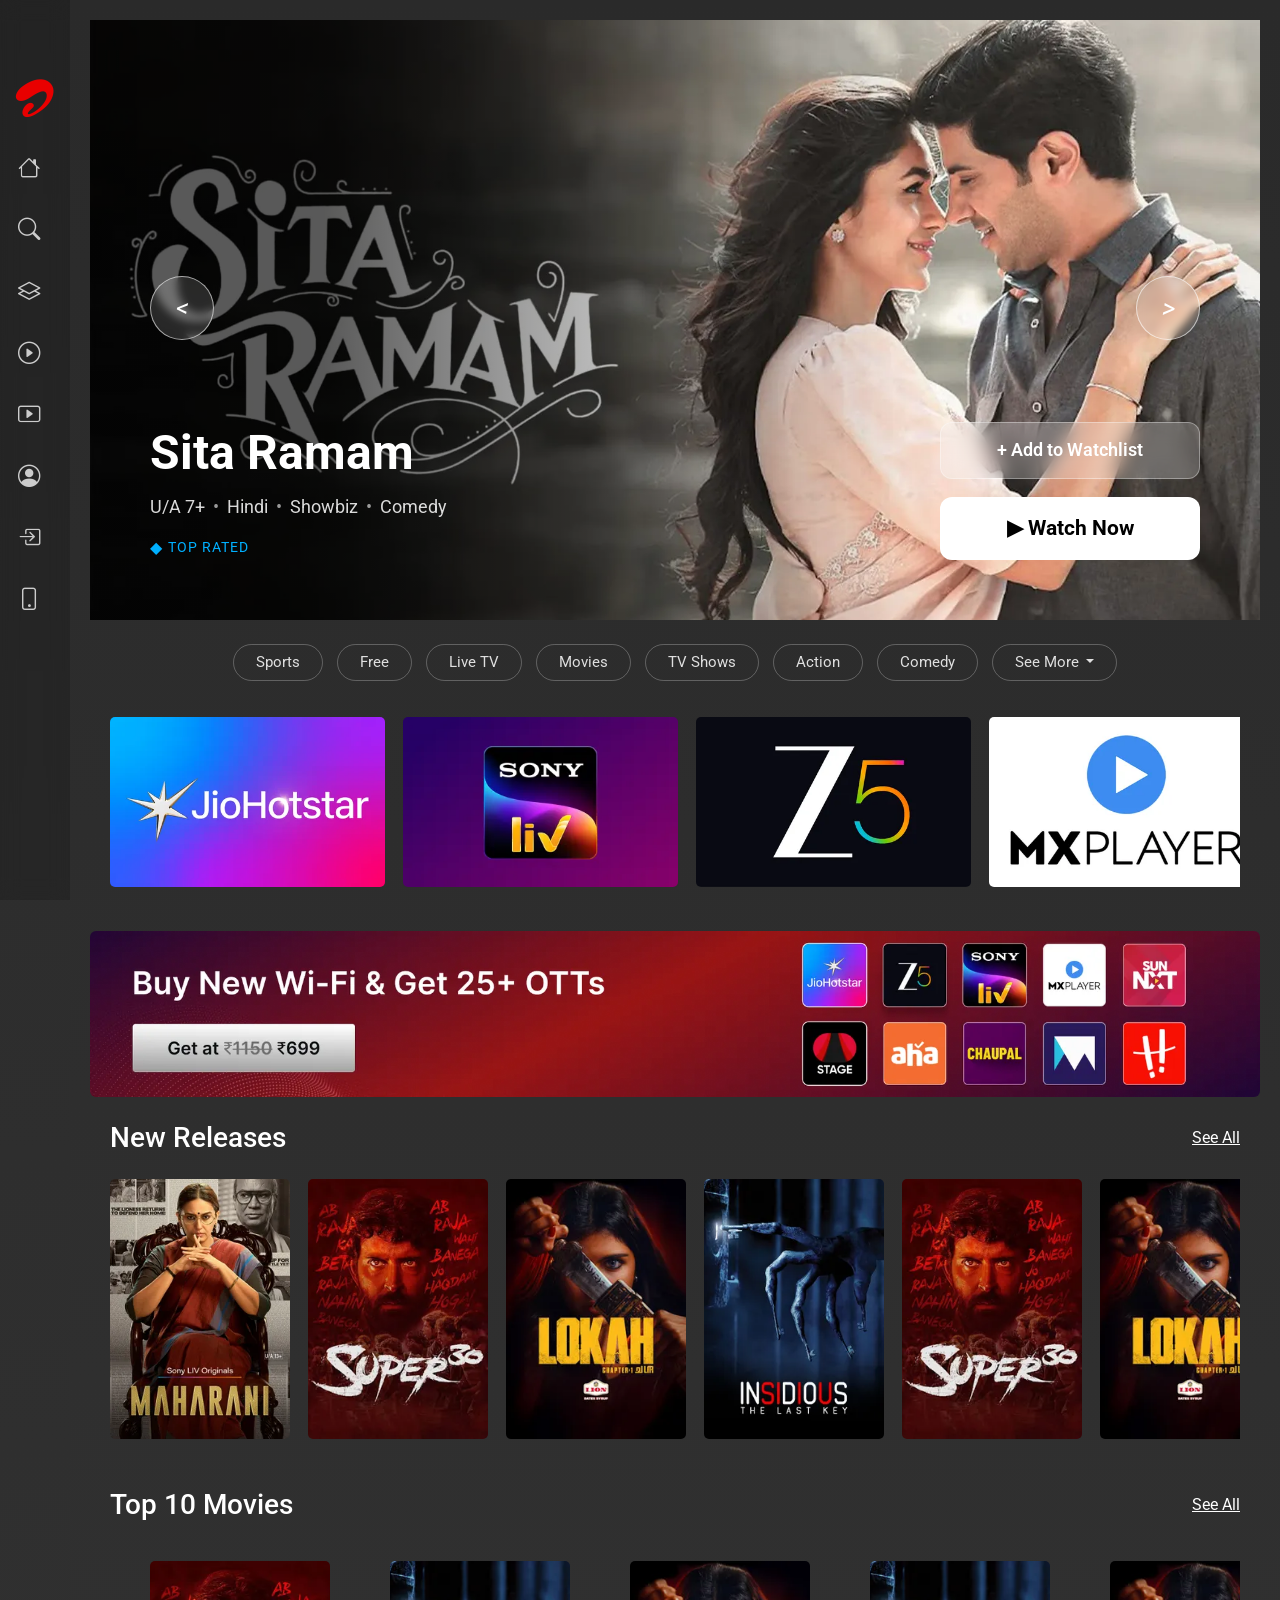
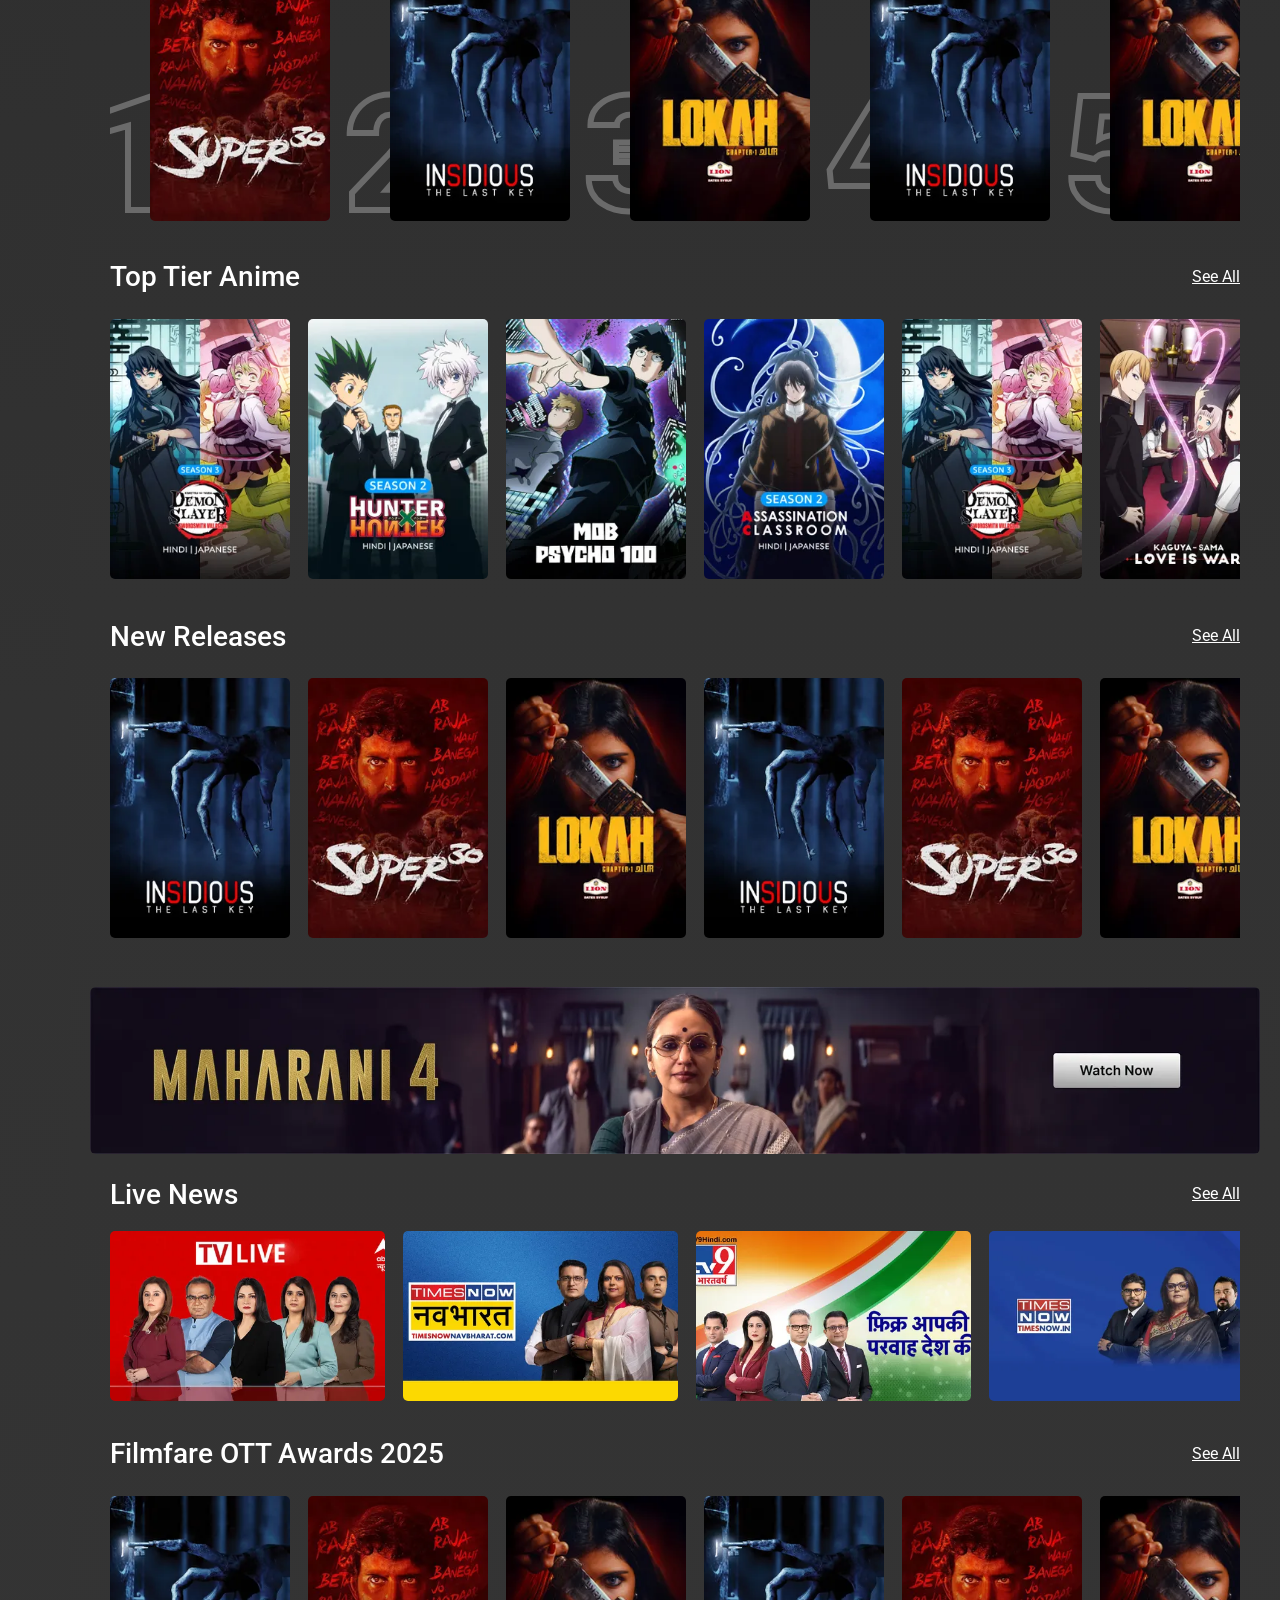
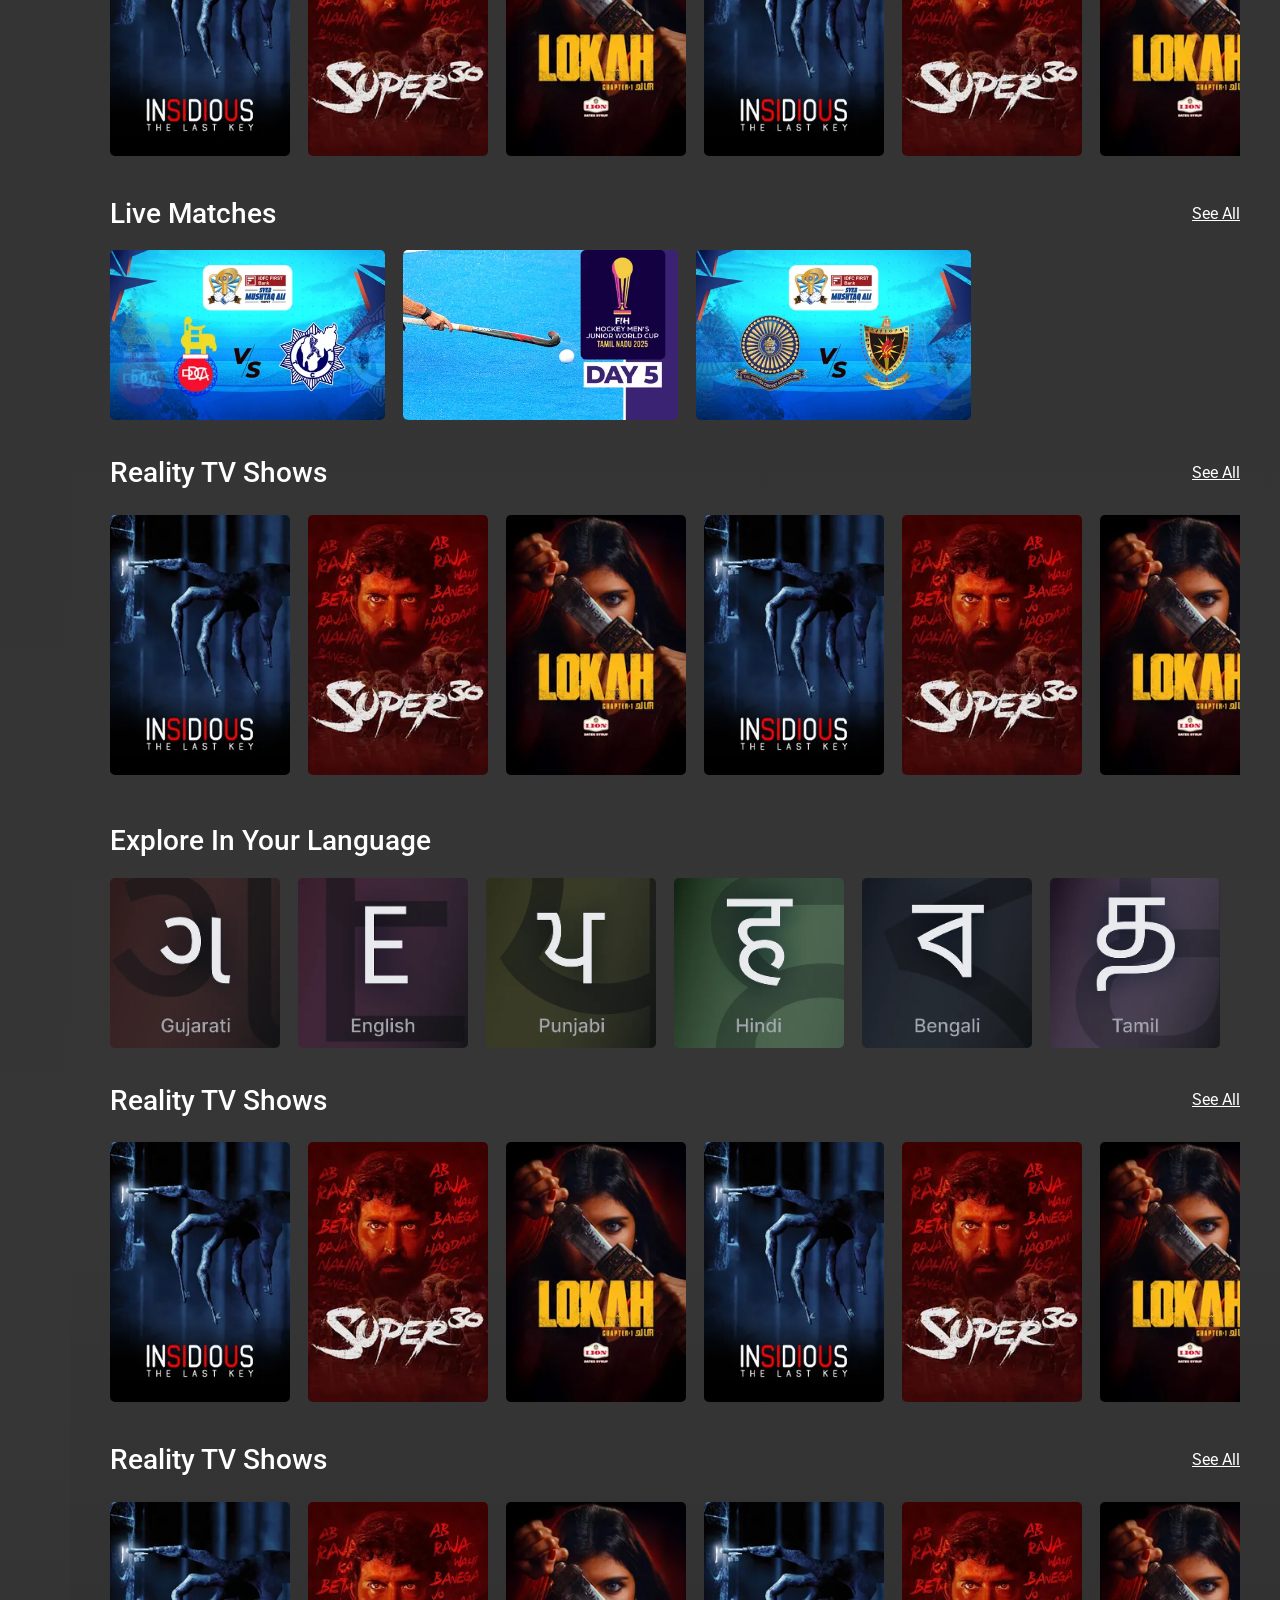
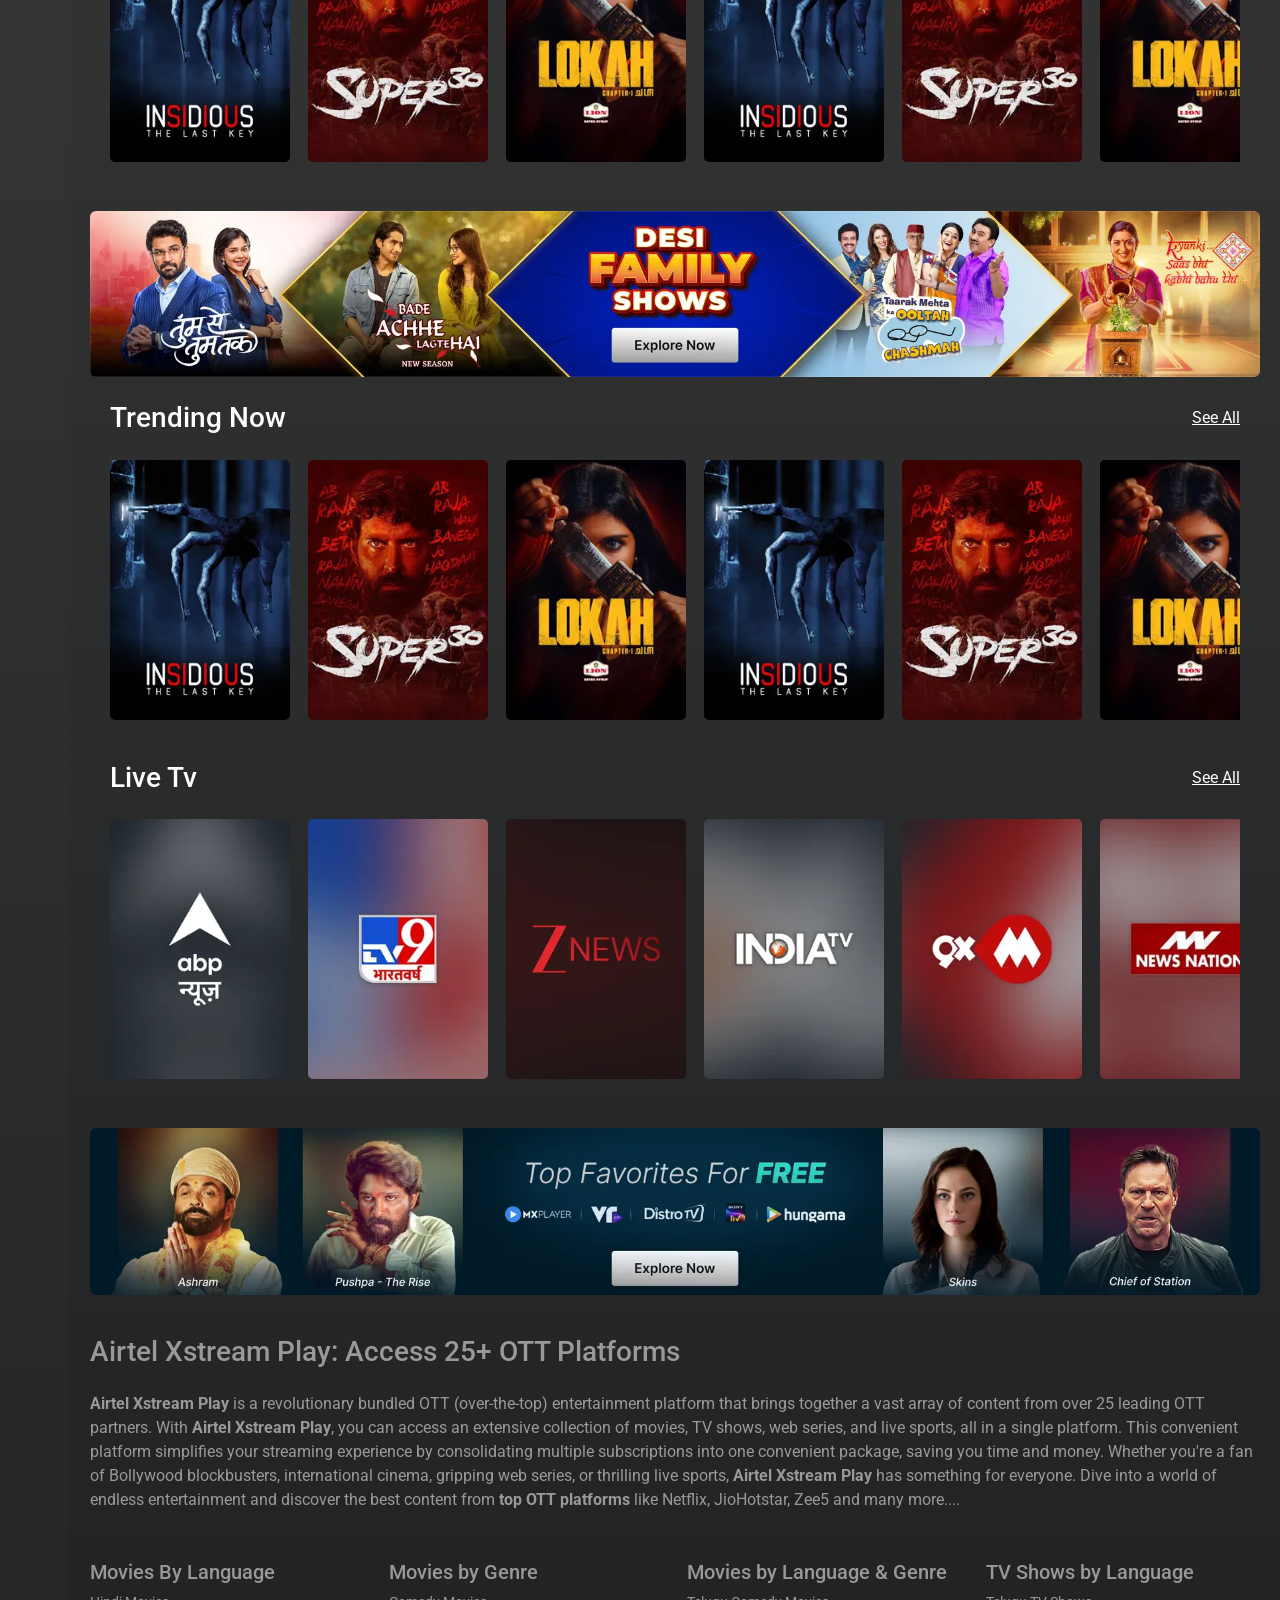
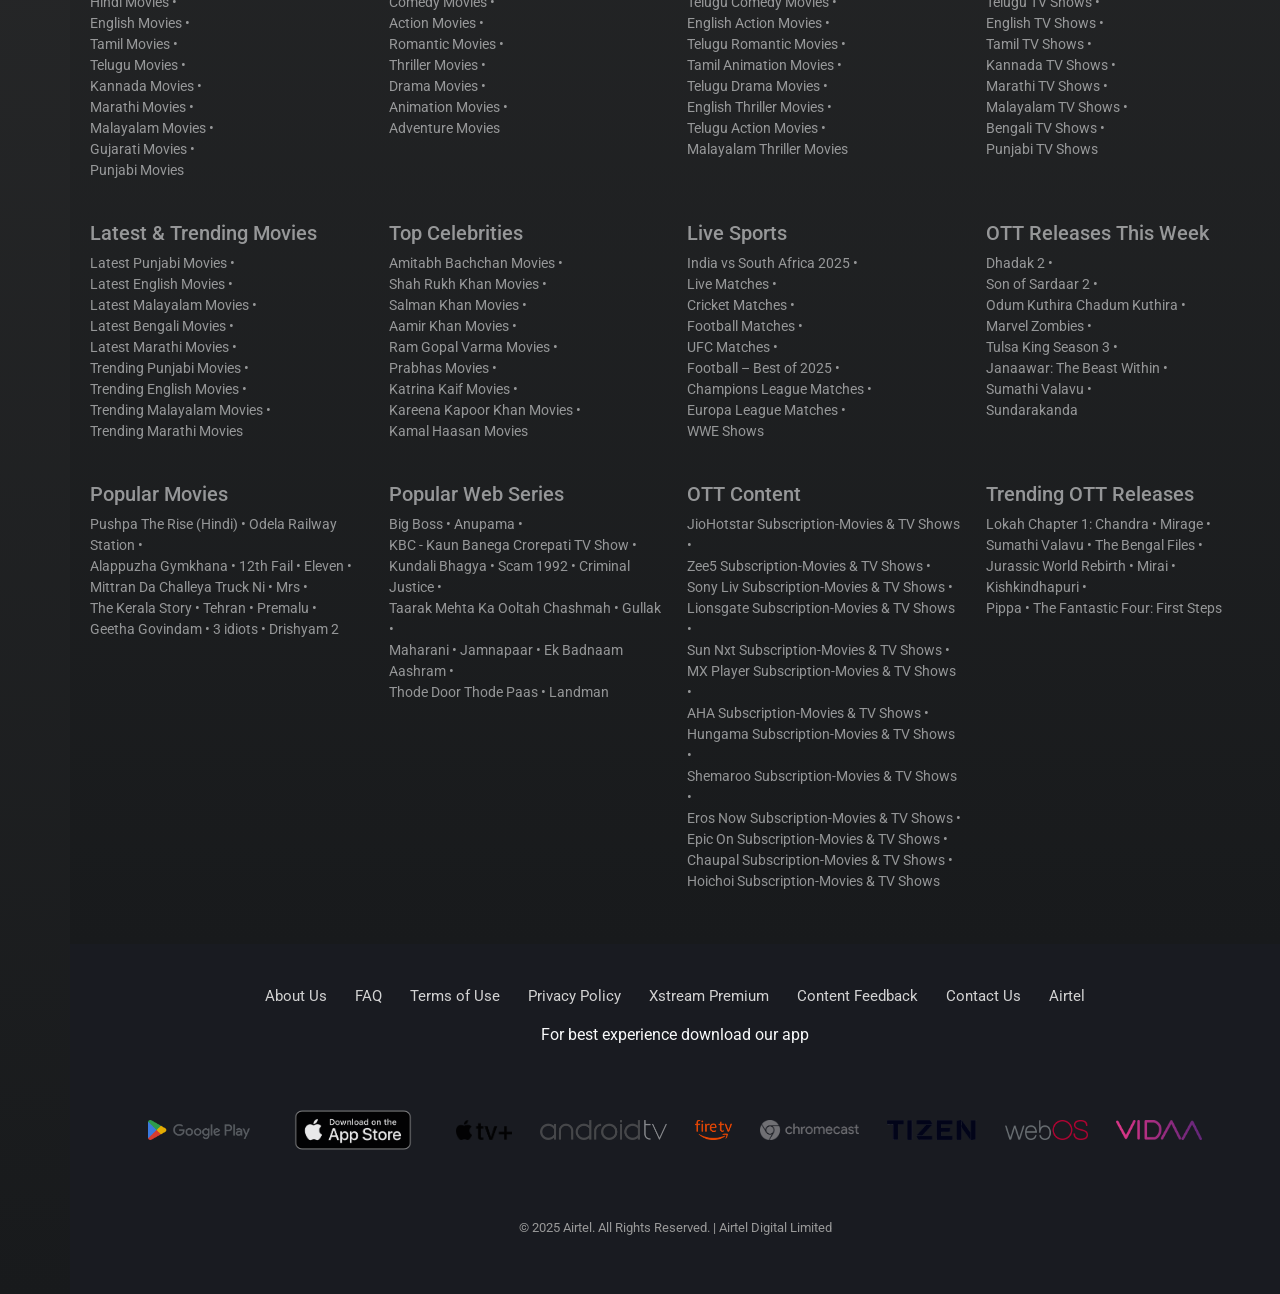
==== commit b3e65a89: "webseries page some changes" ====
--- a/index.html
+++ b/index.html
@@ -354,11 +354,11 @@
                 <div class="movie-scroller">
                     <div class="movie-scroll-inner">
                         <div class="movie-card-wrapper">
-                            <a href="./singlepage.html" class="movie-link">
-                                <div class="movie-card">
-                                    <img src="./images/index/insidiousthelastkey_portrait_thumb.webp" alt="movie">
-                                    <div class="card-overlay">
-                                        <h5 class="movie-title">Insidious The Lastkey</h5>
+                            <a href="./webseriespage.html" class="movie-link">
+                                <div class="movie-card">
+                                    <img src="./images/episodes/maharani2.webp" alt="movie">
+                                    <div class="card-overlay">
+                                        <h5 class="movie-title">Maharani</h5>
                                         <div class="badges">
                                             <span class="badge age">U/A 13+</span>
                                             <span class="badge type">Movie</span>
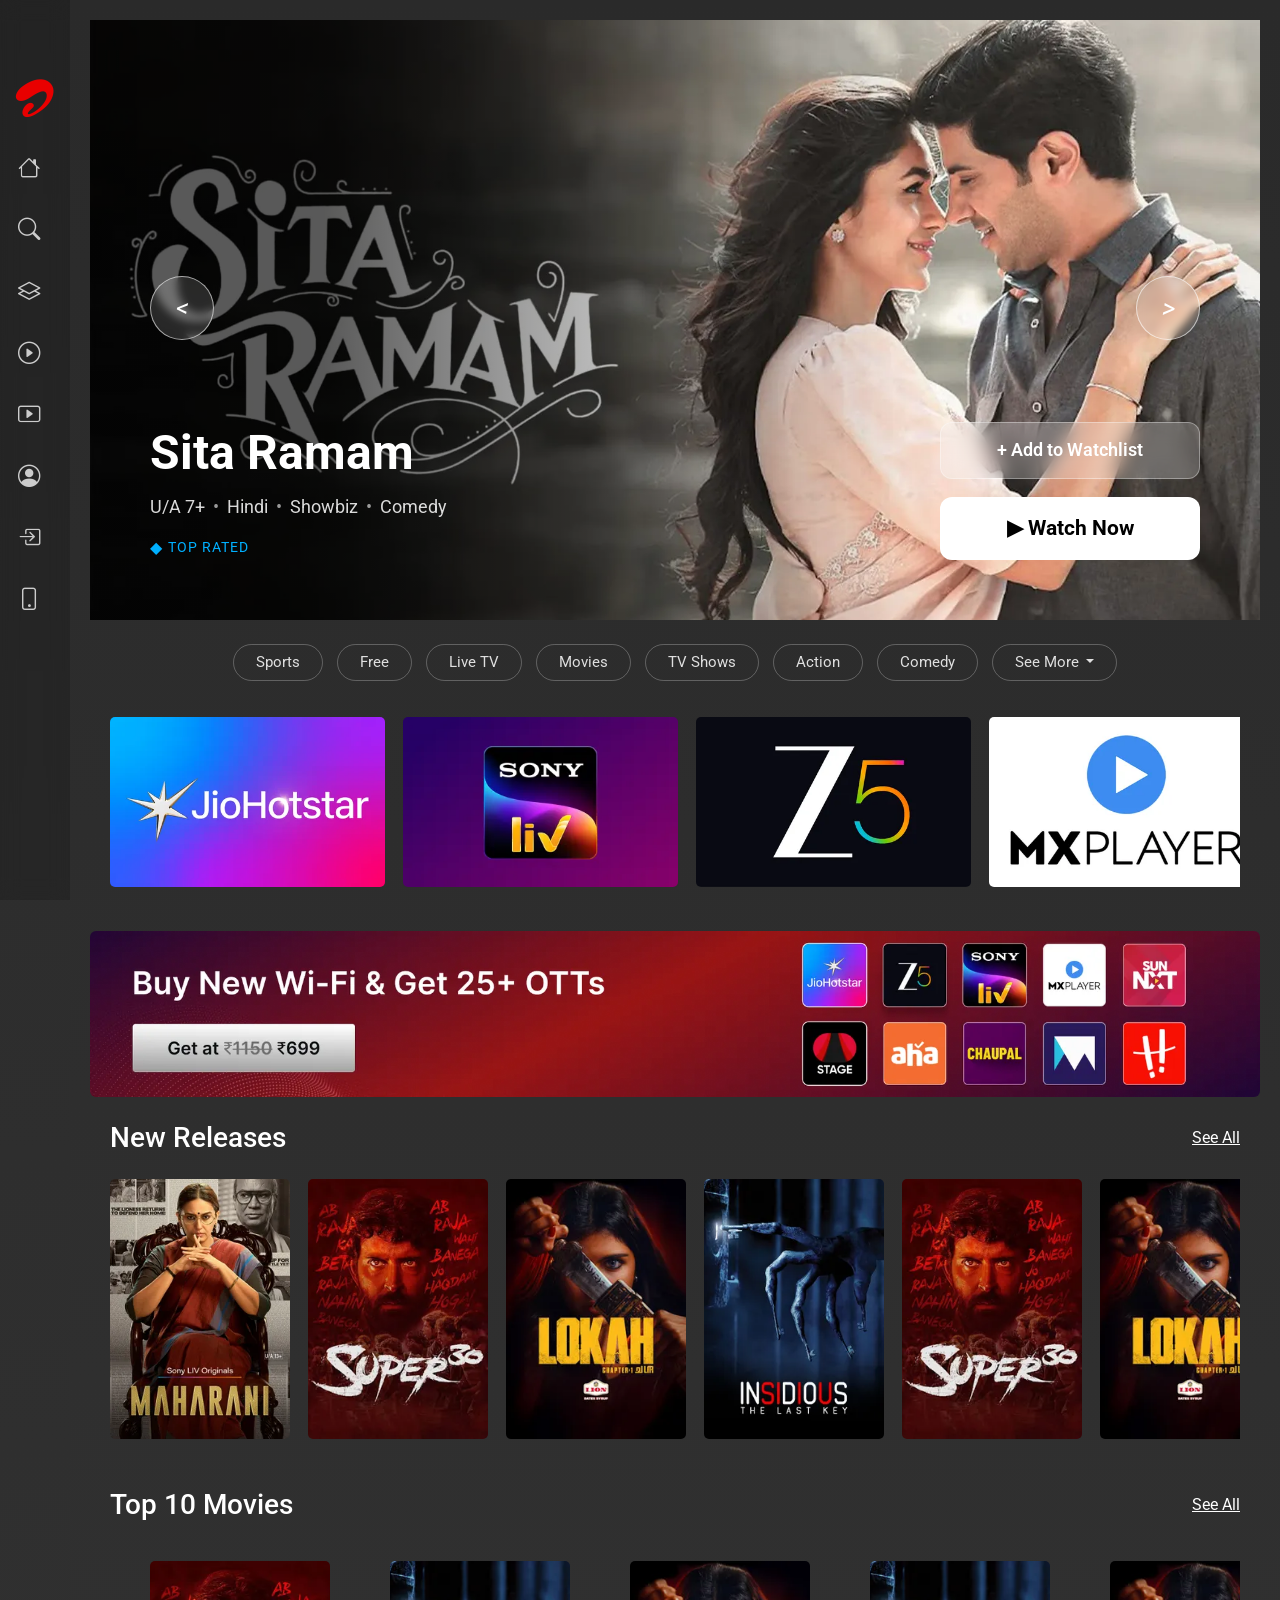
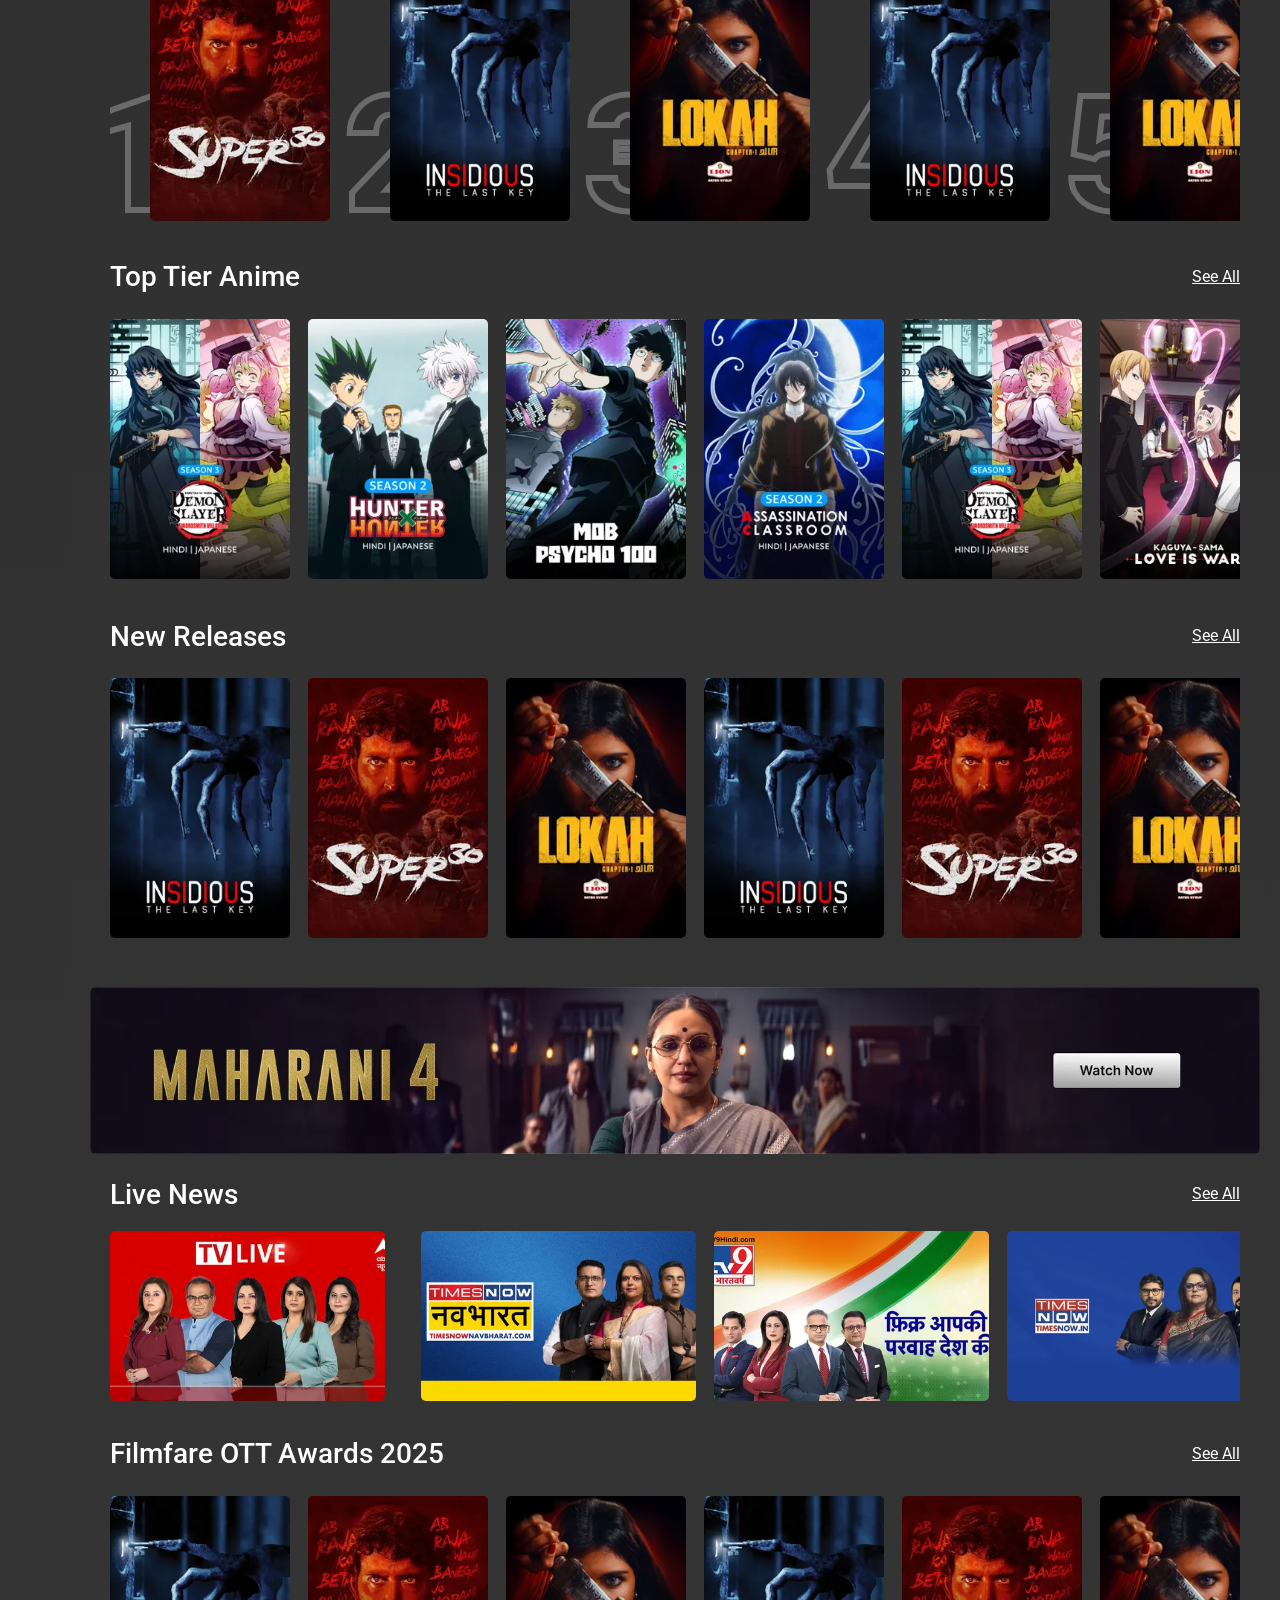
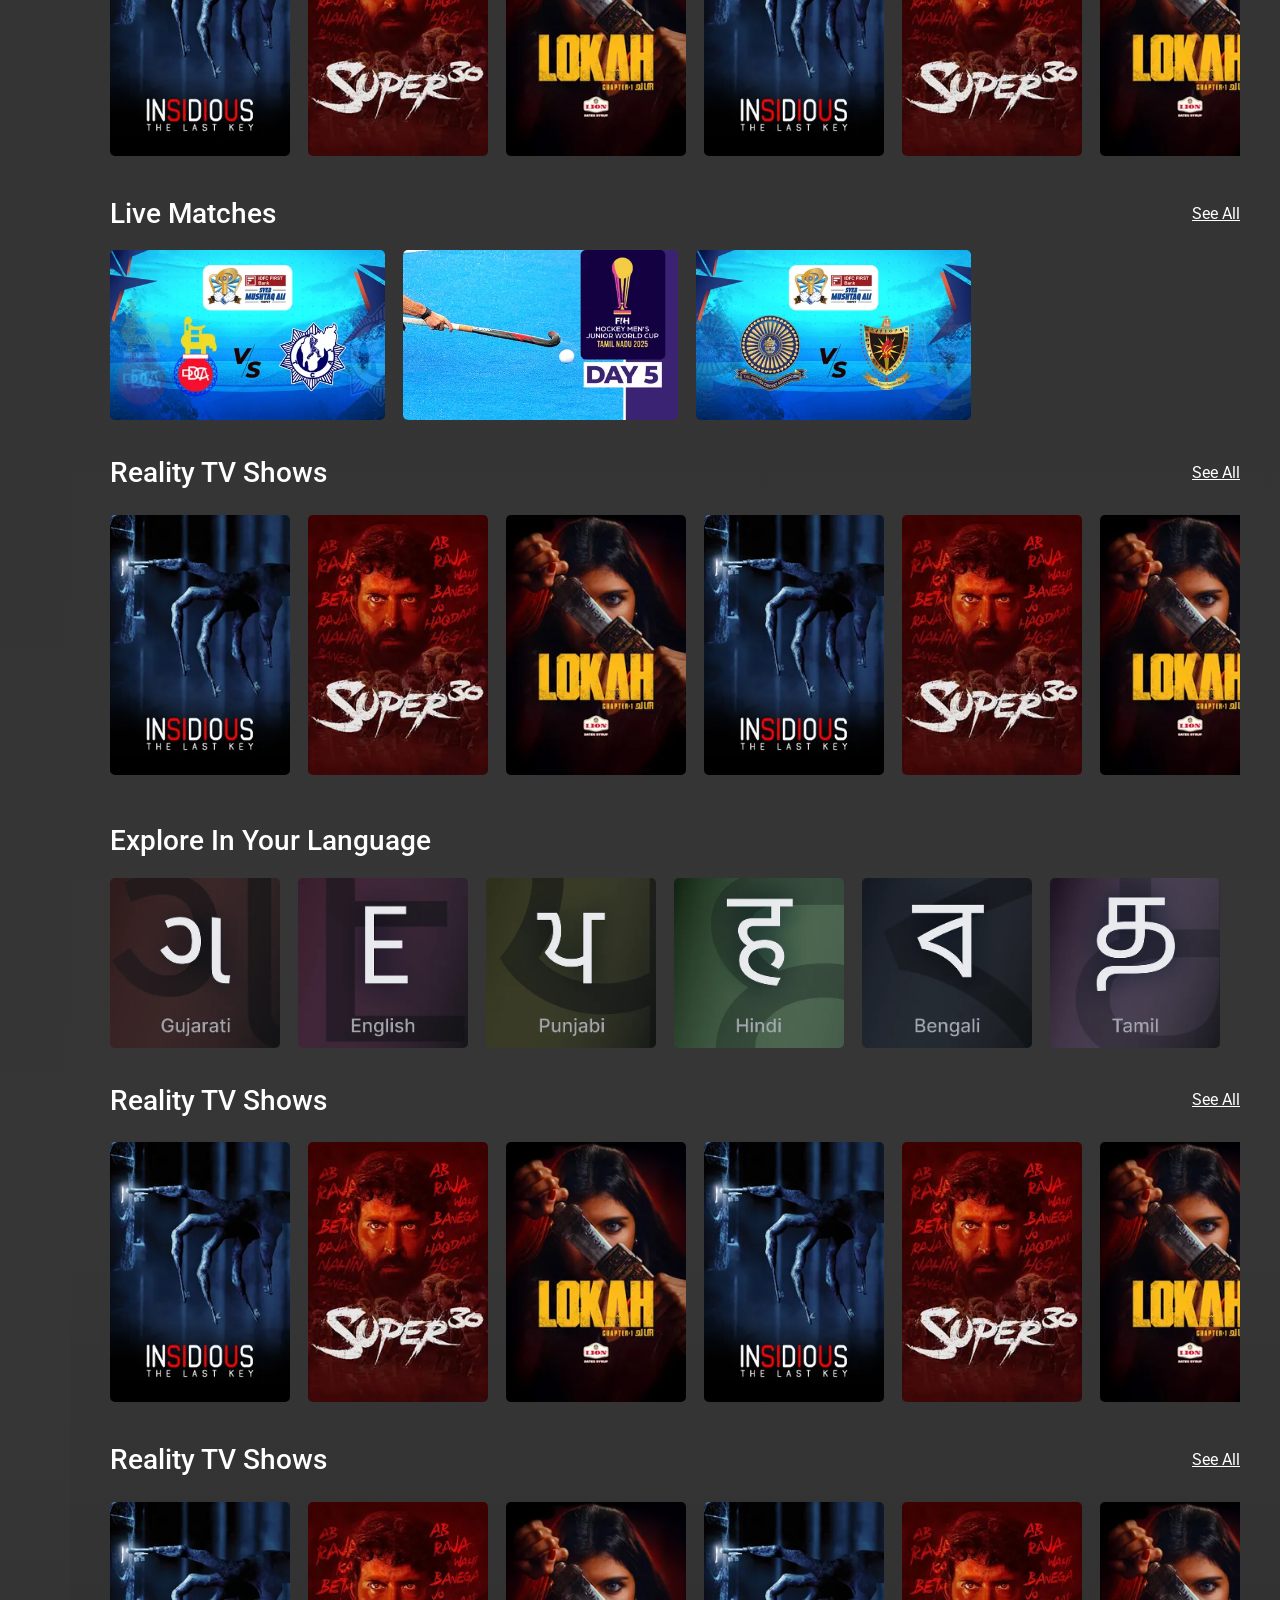
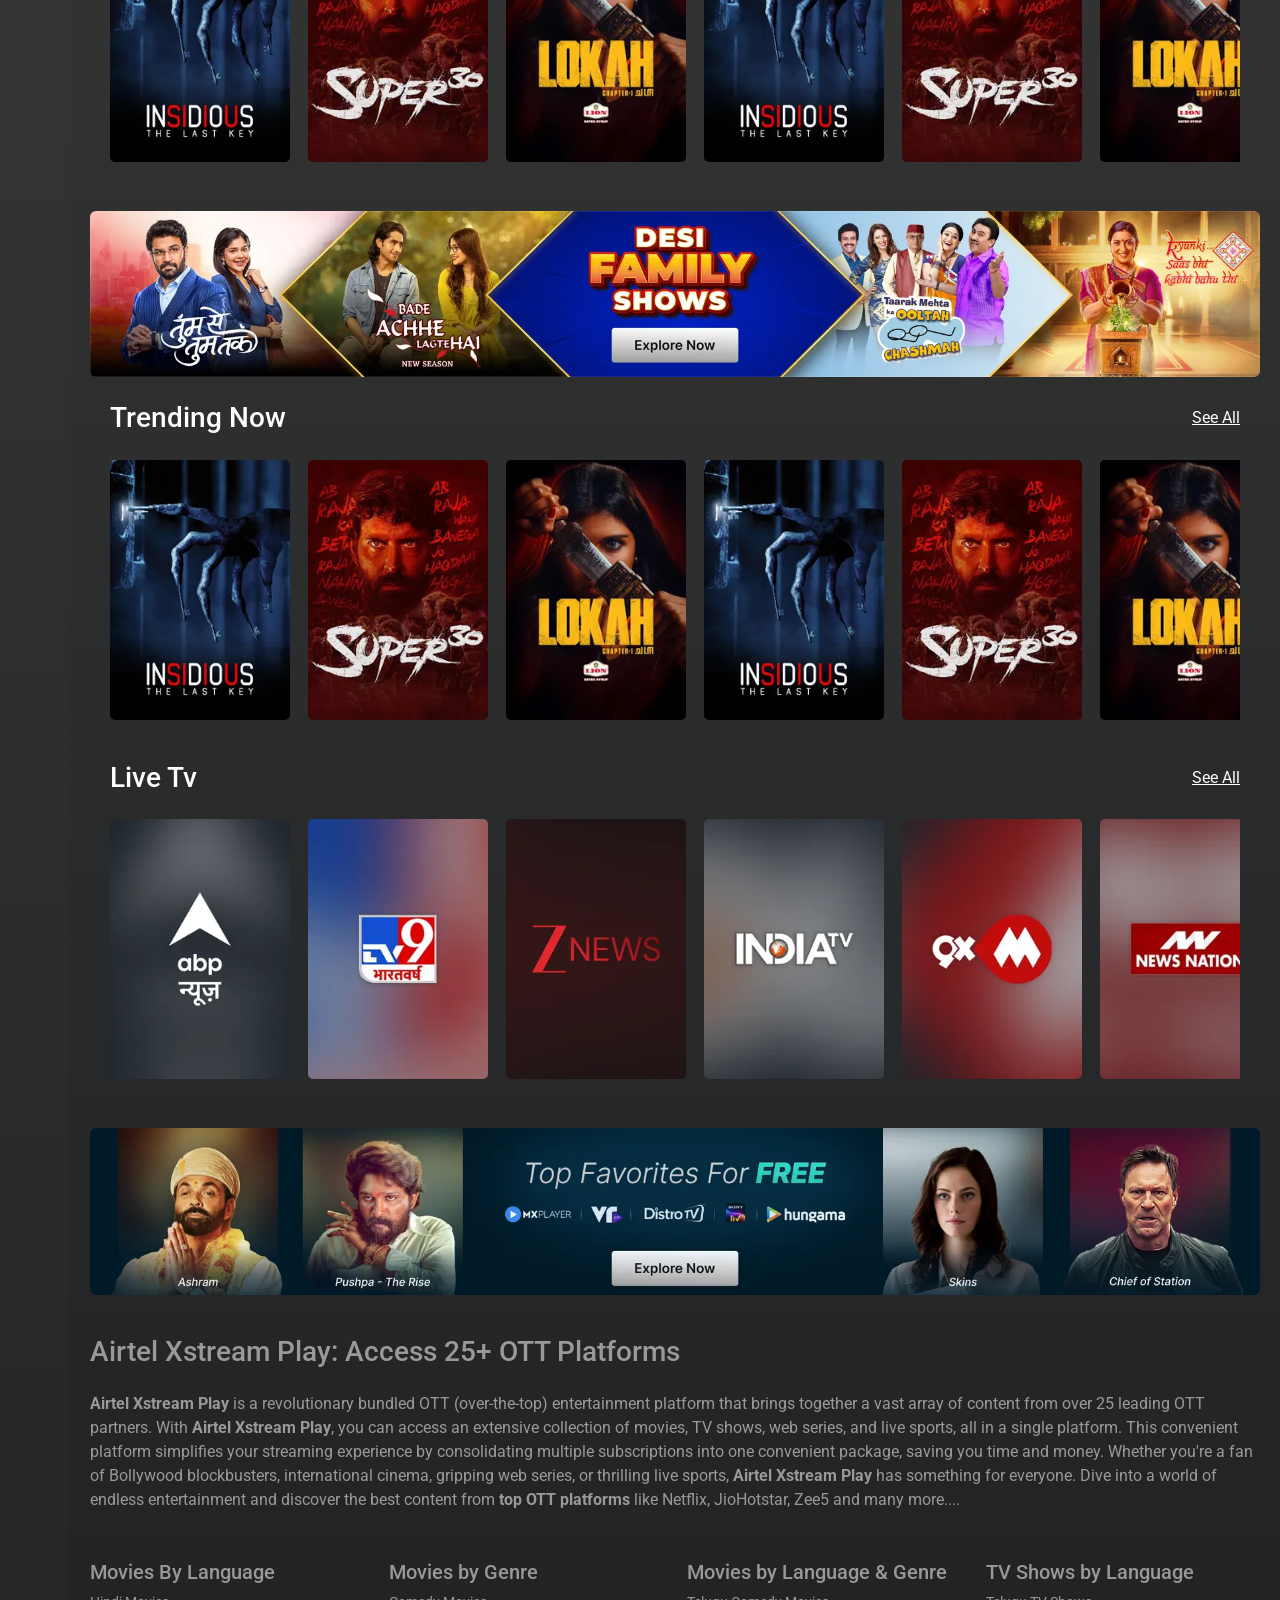
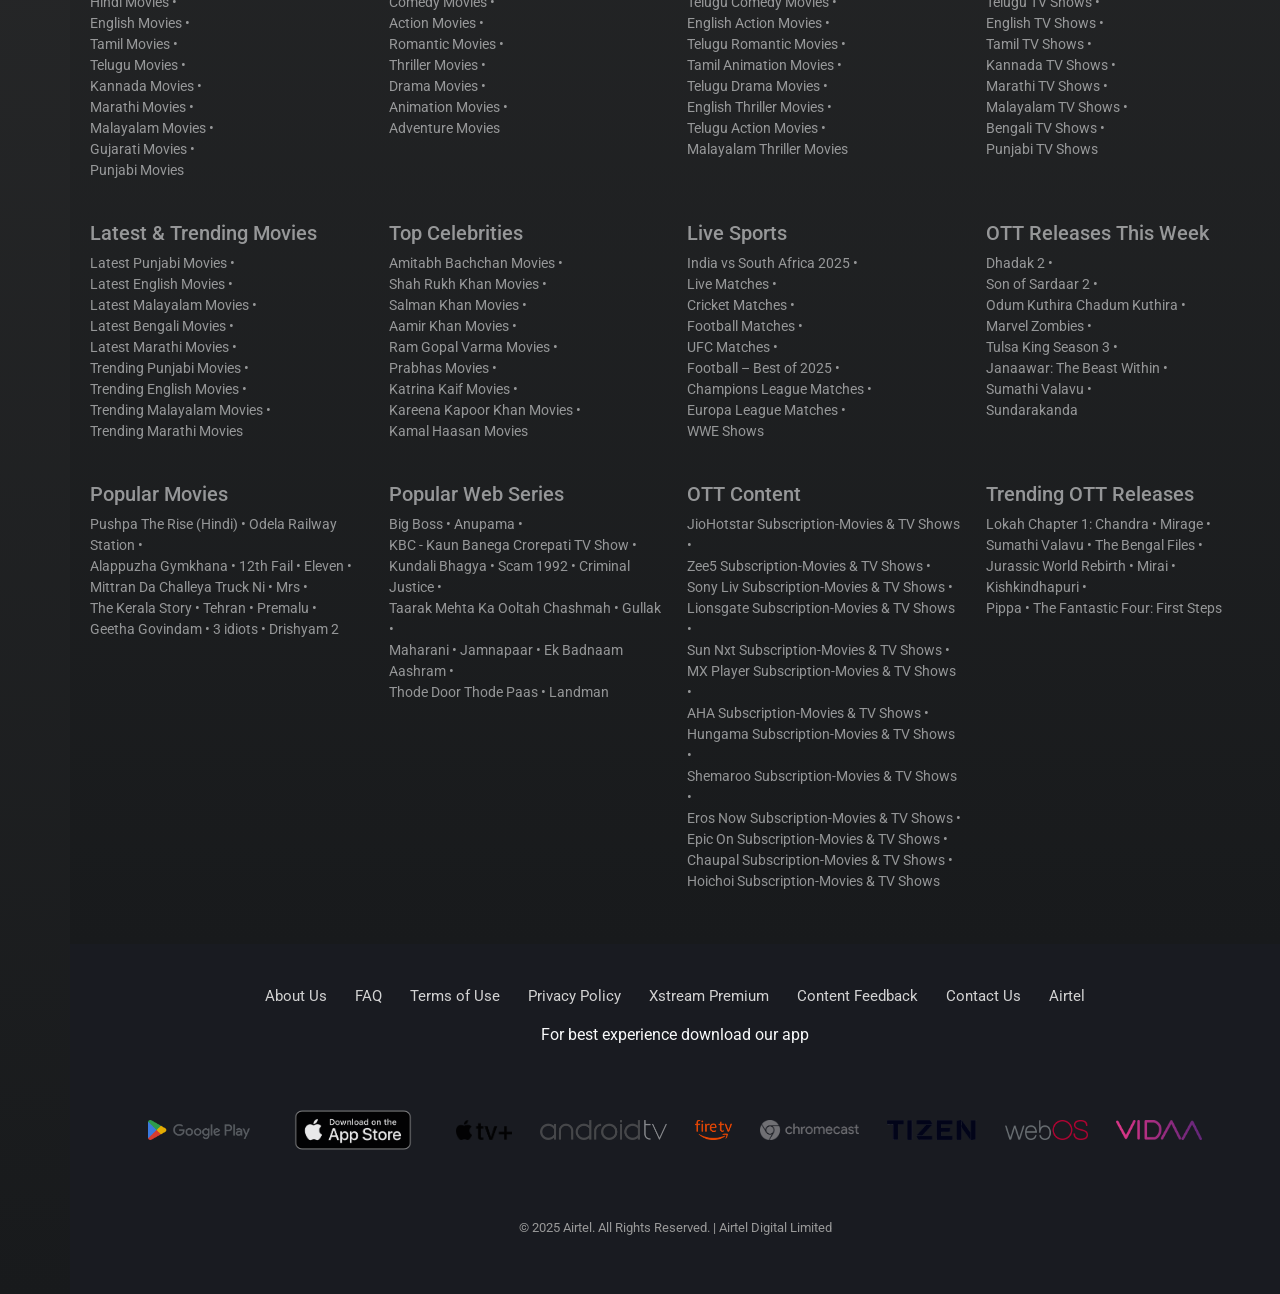
==== commit f69664ae: "added link to singel page" ====
--- a/index.html
+++ b/index.html
@@ -284,7 +284,6 @@
 
                 <div class="live-scroller">
                     <div class="live-scroll-inner">
-
                         <div class="live-card-wrapper">
                             <div class="live-card">
                                 <img src="./images/index/ottlogo1.webp" alt="News">
@@ -1083,63 +1082,67 @@
 
                     <div class="live-scroller">
                         <div class="live-scroll-inner">
-
-                            <div class="live-card-wrapper">
-                                <div class="live-card">
-                                    <img src="./images/index/news1.webp" alt="News">
-                                    <div class="live-overlay">
-                                        <h5 class="live-title">TV Live</h5>
-
-                                        <div class="live-badges">
-                                            <span class="badge live">Trending</span>
-                                            <span class="badge type">News</span>
-                                        </div>
-                                    </div>
-                                </div>
-                            </div>
-
-                            <div class="live-card-wrapper">
-                                <div class="live-card">
-                                    <img src="./images/index/news2.webp" alt="News">
-
-                                    <div class="live-overlay">
-                                        <h5 class="live-title">Times Now</h5>
-
-                                        <div class="live-badges">
-                                            <span class="badge live">Trending</span>
-                                            <span class="badge type">News</span>
-                                        </div>
-                                    </div>
-                                </div>
-                            </div>
-
-                            <div class="live-card-wrapper">
-                                <div class="live-card">
-                                    <img src="./images/index/news3.webp" alt="News">
-                                    <div class="live-overlay">
-                                        <h5 class="live-title">TV 9</h5>
-
-                                        <div class="live-badges">
-                                            <span class="badge live">Trending</span>
-                                            <span class="badge type">News</span>
-                                        </div>
-                                    </div>
-                                </div>
-                            </div>
-
-                            <div class="live-card-wrapper">
-                                <div class="live-card">
-                                    <img src="./images/index/news4.webp" alt="News">
-                                    <div class="live-overlay">
-                                        <h5 class="live-title">Times Now</h5>
-
-                                        <div class="live-badges">
-                                            <span class="badge live">Trending</span>
-                                            <span class="badge type">News</span>
-                                        </div>
-                                    </div>
-                                </div>
-                            </div>
+                            <a href="./singlepage.html">
+                                <div class="live-card-wrapper">
+                                    <div class="live-card">
+                                        <img src="./images/index/news1.webp" alt="News">
+                                        <div class="live-overlay">
+                                            <h5 class="live-title">TV Live</h5>
+
+                                            <div class="live-badges">
+                                                <span class="badge live">Trending</span>
+                                                <span class="badge type">News</span>
+                                            </div>
+                                        </div>
+                                    </div>
+                                </div>
+                            </a>
+                            <a href="./singlepage.html"></a>
+                                <div class="live-card-wrapper">
+                                    <div class="live-card">
+                                        <img src="./images/index/news2.webp" alt="News">
+
+                                        <div class="live-overlay">
+                                            <h5 class="live-title">Times Now</h5>
+
+                                            <div class="live-badges">
+                                                <span class="badge live">Trending</span>
+                                                <span class="badge type">News</span>
+                                            </div>
+                                        </div>
+                                    </div>
+                                </div>
+                            </a>
+                            <a href="./singlepage.html">
+                                <div class="live-card-wrapper">
+                                    <div class="live-card">
+                                        <img src="./images/index/news3.webp" alt="News">
+                                        <div class="live-overlay">
+                                            <h5 class="live-title">TV 9</h5>
+
+                                            <div class="live-badges">
+                                                <span class="badge live">Trending</span>
+                                                <span class="badge type">News</span>
+                                            </div>
+                                        </div>
+                                    </div>
+                                </div>
+                            </a>
+                            <a href="./singlepage.html">
+                                <div class="live-card-wrapper">
+                                    <div class="live-card">
+                                        <img src="./images/index/news4.webp" alt="News">
+                                        <div class="live-overlay">
+                                            <h5 class="live-title">Times Now</h5>
+
+                                            <div class="live-badges">
+                                                <span class="badge live">Trending</span>
+                                                <span class="badge type">News</span>
+                                            </div>
+                                        </div>
+                                    </div>
+                                </div>
+                            </a>
                         </div>
                     </div>
 
@@ -1264,46 +1267,49 @@
 
                     <div class="live-scroller">
                         <div class="live-scroll-inner">
-
-                            <div class="live-card-wrapper">
-                                <div class="live-card">
-                                    <img src="./images/index/livematch1.htm" alt="News">
-                                    <div class="live-overlay">
-                                        <h5 class="live-title">Delhi vs Tripura</h5>
-
-                                        <div class="live-badges">
-                                            <span class="badge live">Cricket</span>
-                                        </div>
-                                    </div>
-                                </div>
-                            </div>
-
-                            <div class="live-card-wrapper">
-                                <div class="live-card">
-                                    <img src="./images/index/livematch2.htm" alt="News">
-
-                                    <div class="live-overlay">
-                                        <h5 class="live-title">FIh Hockey Mens's Junior cup</h5>
-
-                                        <div class="live-badges">
-                                            <span class="badge live">Hockey</span>
-                                        </div>
-                                    </div>
-                                </div>
-                            </div>
-
-                            <div class="live-card-wrapper">
-                                <div class="live-card">
-                                    <img src="./images/index/livematch3.htm" alt="News">
-                                    <div class="live-overlay">
-                                        <h5 class="live-title">Andhra vs Railways</h5>
-
-                                        <div class="live-badges">
-                                            <span class="badge live">Cricket</span>
-                                        </div>
-                                    </div>
-                                </div>
-                            </div>
+                            <a href="./singlepage.html">
+                                <div class="live-card-wrapper">
+                                    <div class="live-card">
+                                        <img src="./images/index/livematch1.htm" alt="News">
+                                        <div class="live-overlay">
+                                            <h5 class="live-title">Delhi vs Tripura</h5>
+
+                                            <div class="live-badges">
+                                                <span class="badge live">Cricket</span>
+                                            </div>
+                                        </div>
+                                    </div>
+                                </div>
+                            </a>
+                            <a href="./singlepage.html">
+                                <div class="live-card-wrapper">
+                                    <div class="live-card">
+                                        <img src="./images/index/livematch2.htm" alt="News">
+
+                                        <div class="live-overlay">
+                                            <h5 class="live-title">FIh Hockey Mens's Junior cup</h5>
+
+                                            <div class="live-badges">
+                                                <span class="badge live">Hockey</span>
+                                            </div>
+                                        </div>
+                                    </div>
+                                </div>
+                            </a>
+                            <a href="./singlepage.html">
+                                <div class="live-card-wrapper">
+                                    <div class="live-card">
+                                        <img src="./images/index/livematch3.htm" alt="News">
+                                        <div class="live-overlay">
+                                            <h5 class="live-title">Andhra vs Railways</h5>
+
+                                            <div class="live-badges">
+                                                <span class="badge live">Cricket</span>
+                                            </div>
+                                        </div>
+                                    </div>
+                                </div>
+                            </a>
                         </div>
                     </div>
 
--- a/css/style.css
+++ b/css/style.css
@@ -1194,6 +1194,39 @@
     filter: invert(1);
 }
 
+.smv-video {
+    position: absolute;
+    inset: 0;
+    width: 100%;
+    height: 100%;
+    object-fit: cover;
+    opacity: 0;
+    transition: opacity 0.4s ease;
+    z-index: 1;
+    pointer-events: none;
+}
+
+.smv-bg {
+    position: absolute;
+    inset: 0;
+    background-size: cover;
+    background-position: center right;
+    opacity: 1;
+    transition: opacity 0.4s ease;
+    z-index: 1;
+}
+
+/* Show video on hover */
+.smv-hero:hover .smv-video {
+    opacity: 1;
+}
+
+/* Hide background image when video appears */
+.smv-hero:hover .smv-bg {
+    opacity: 0;
+    transition: opacity 0.4s ease;
+}
+
 
 .smv-hero {
     height: 90vh;
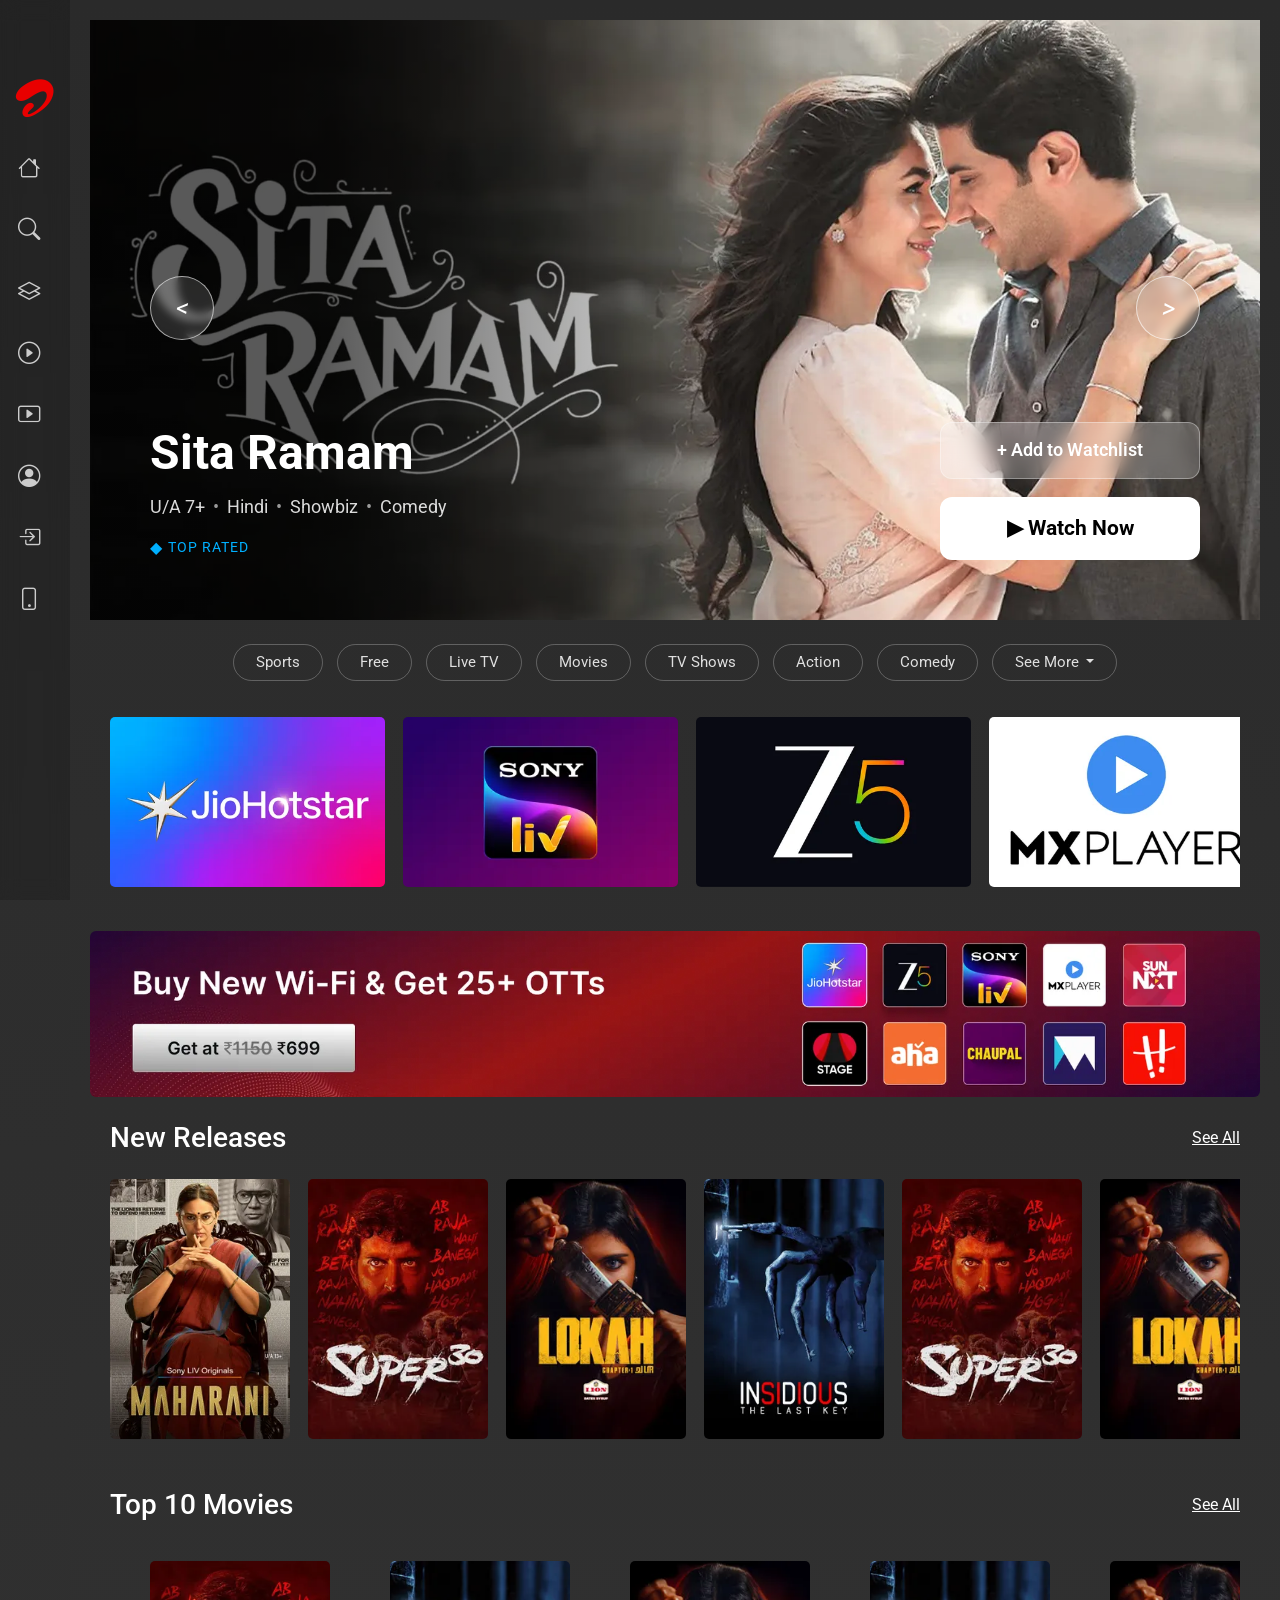
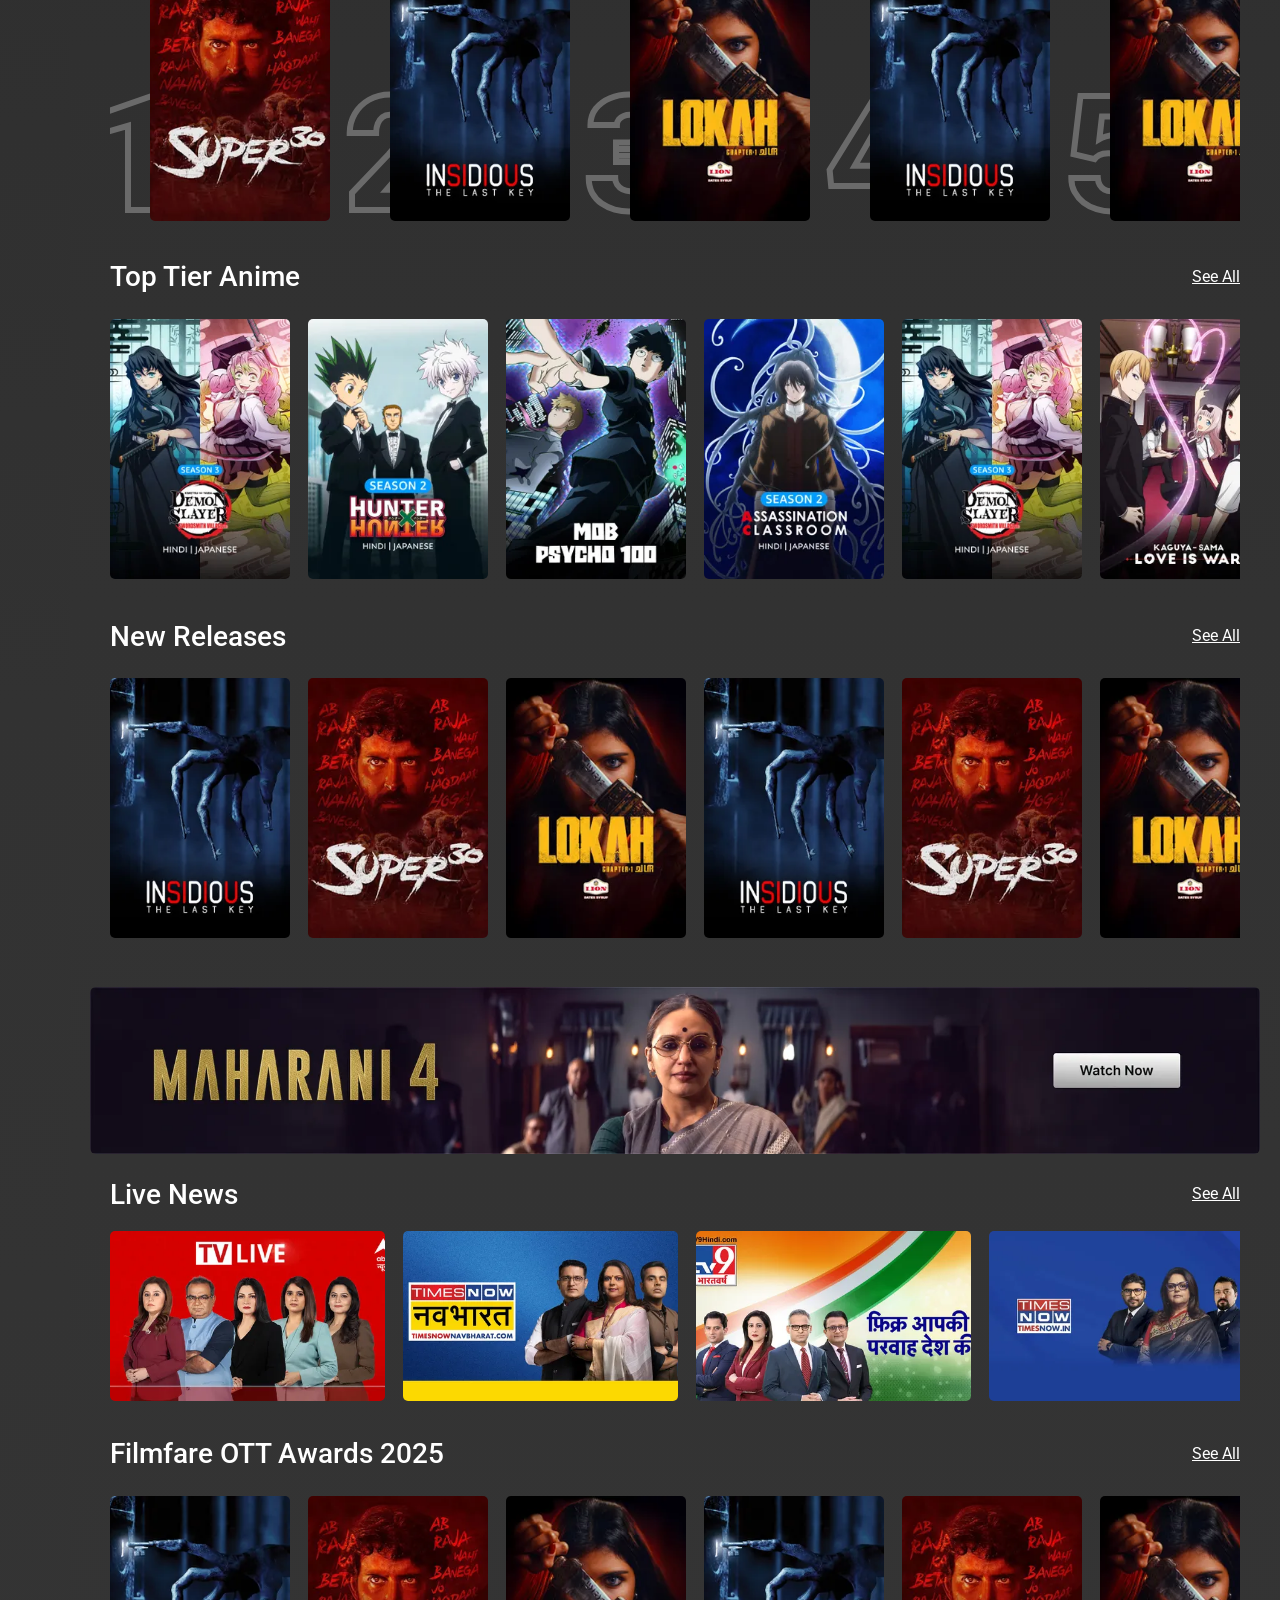
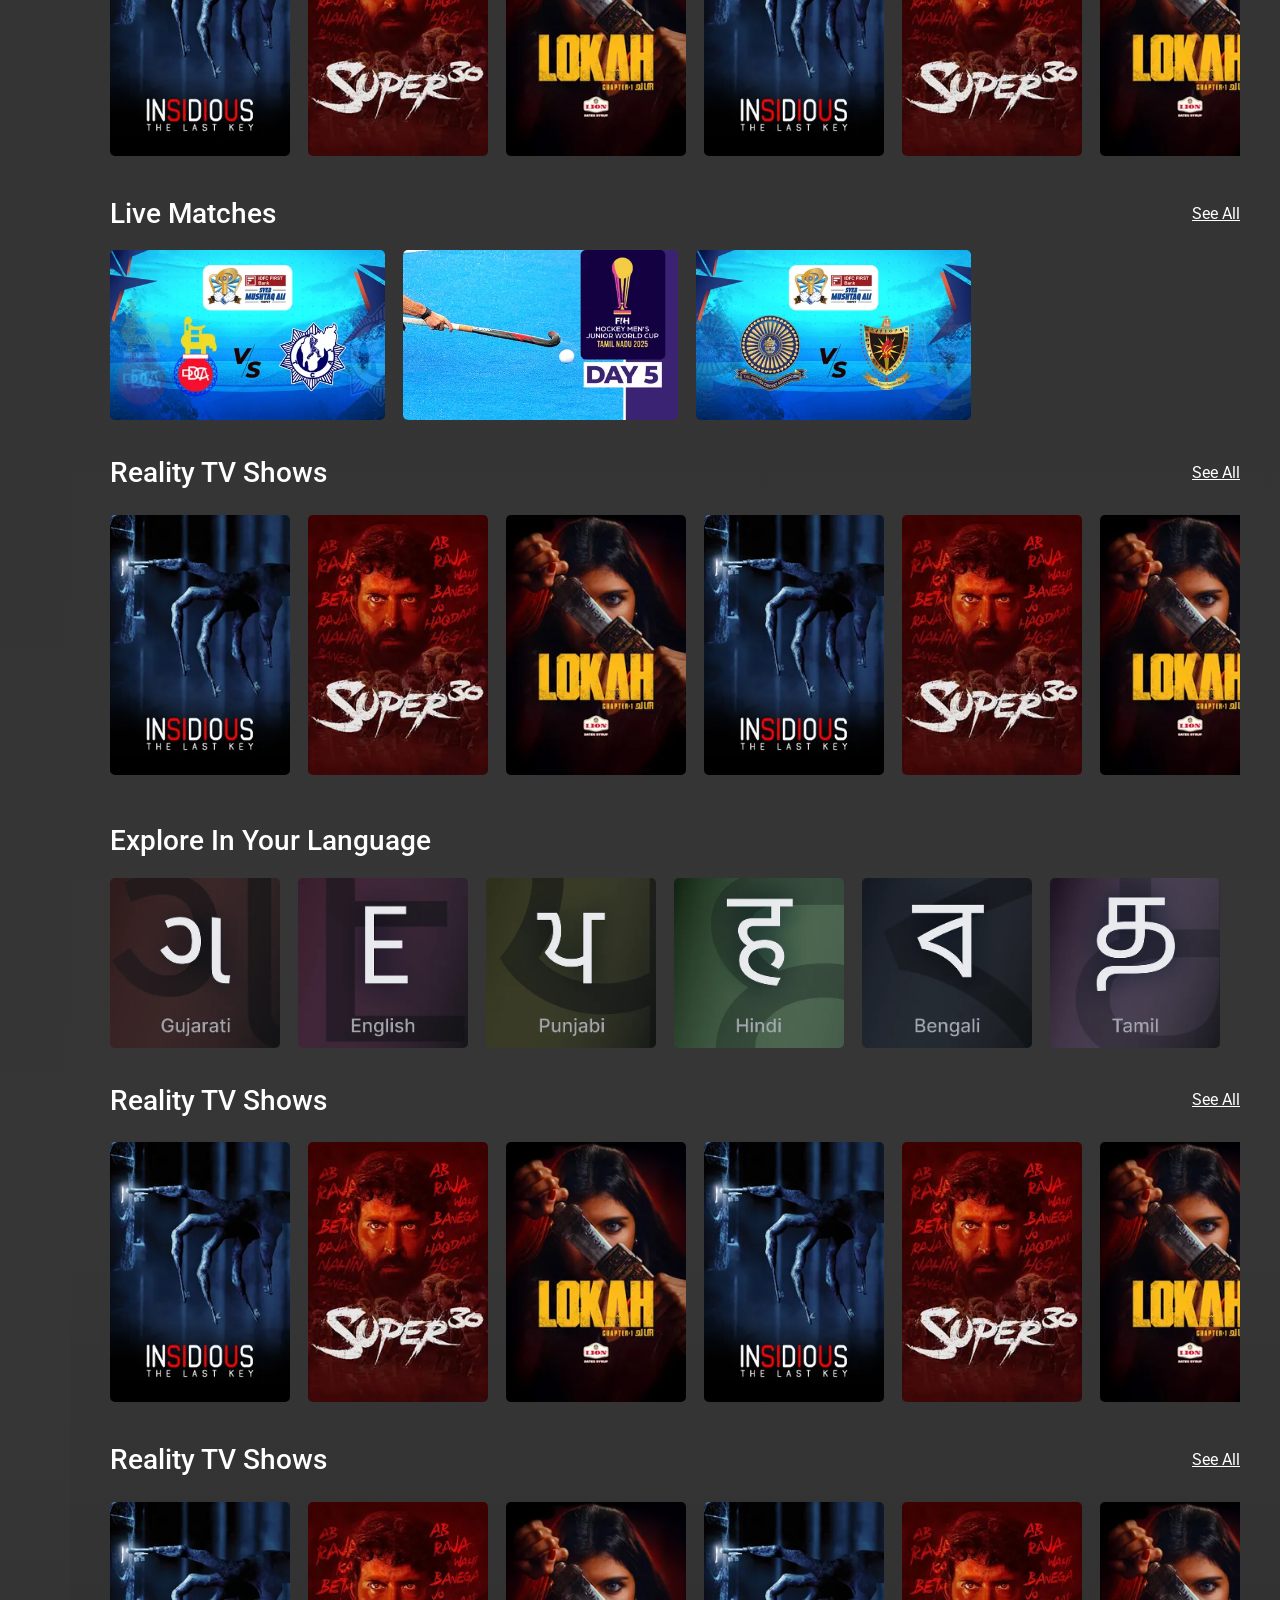
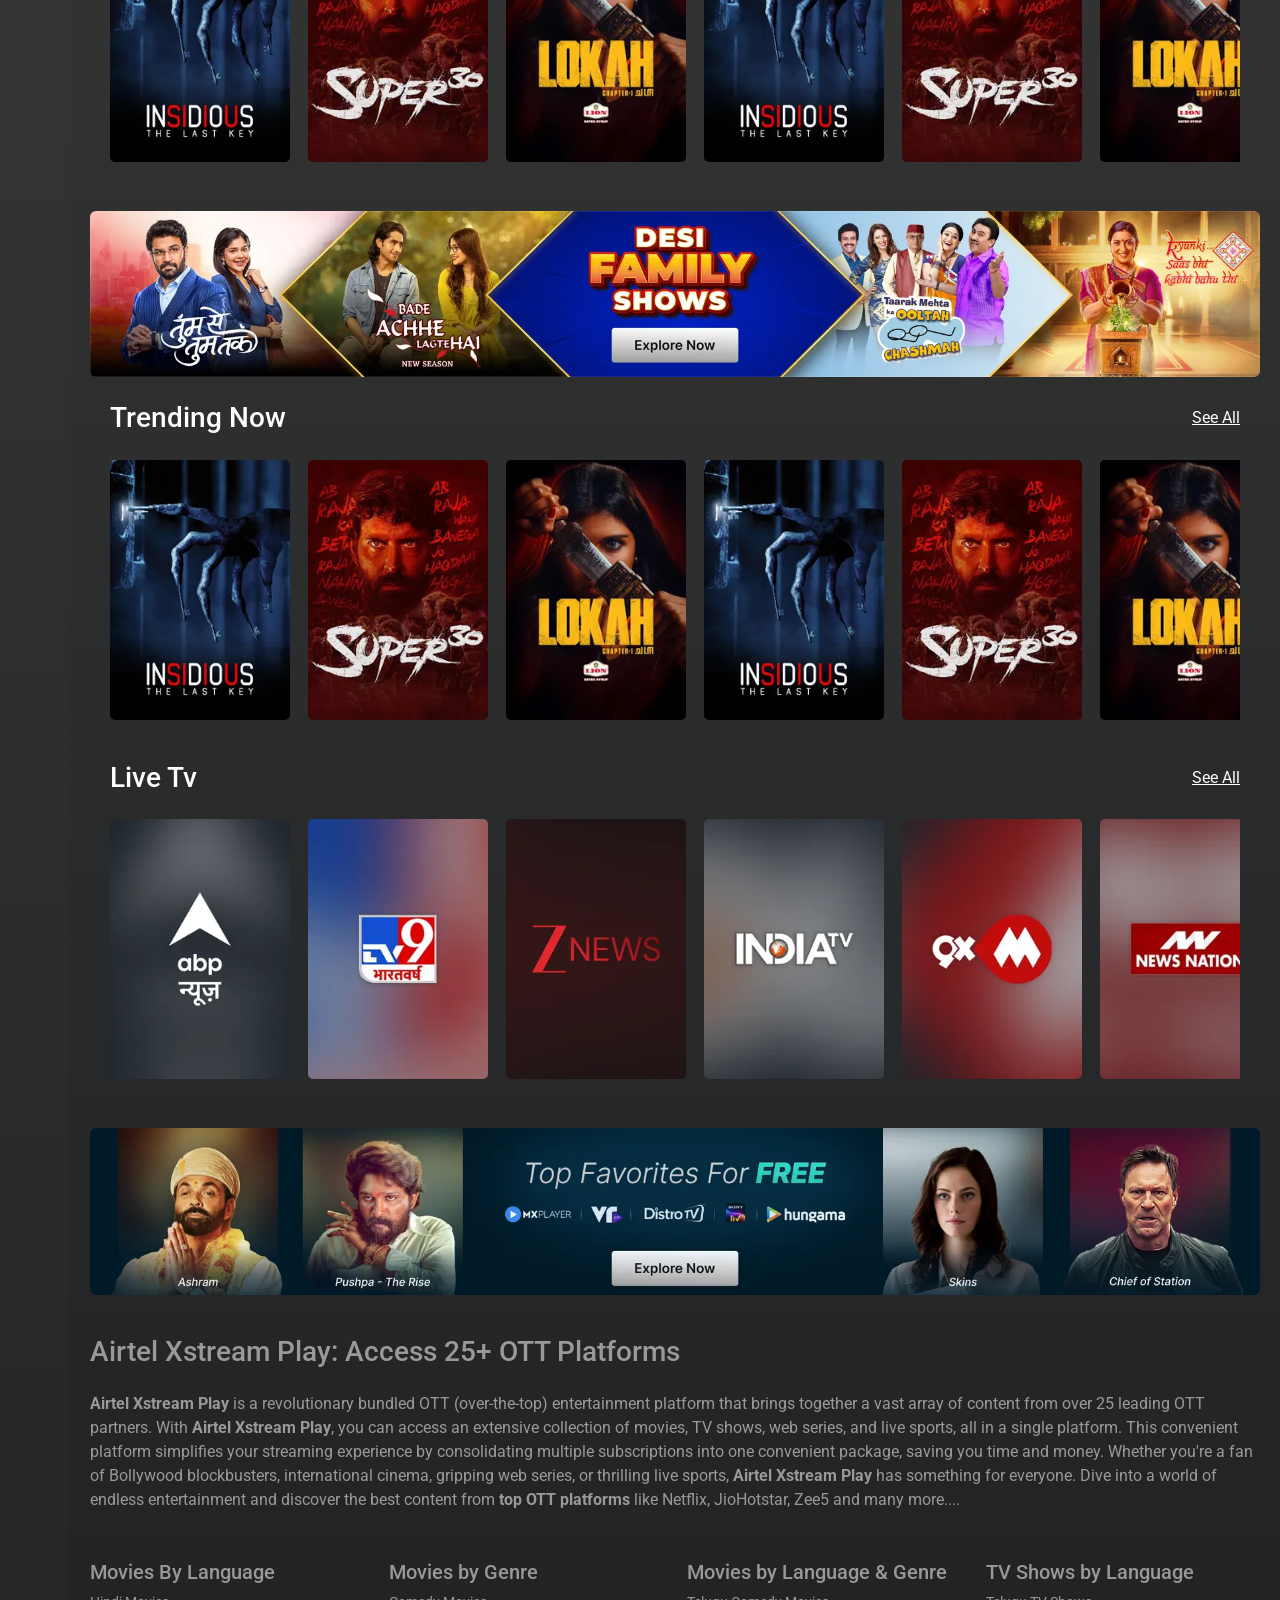
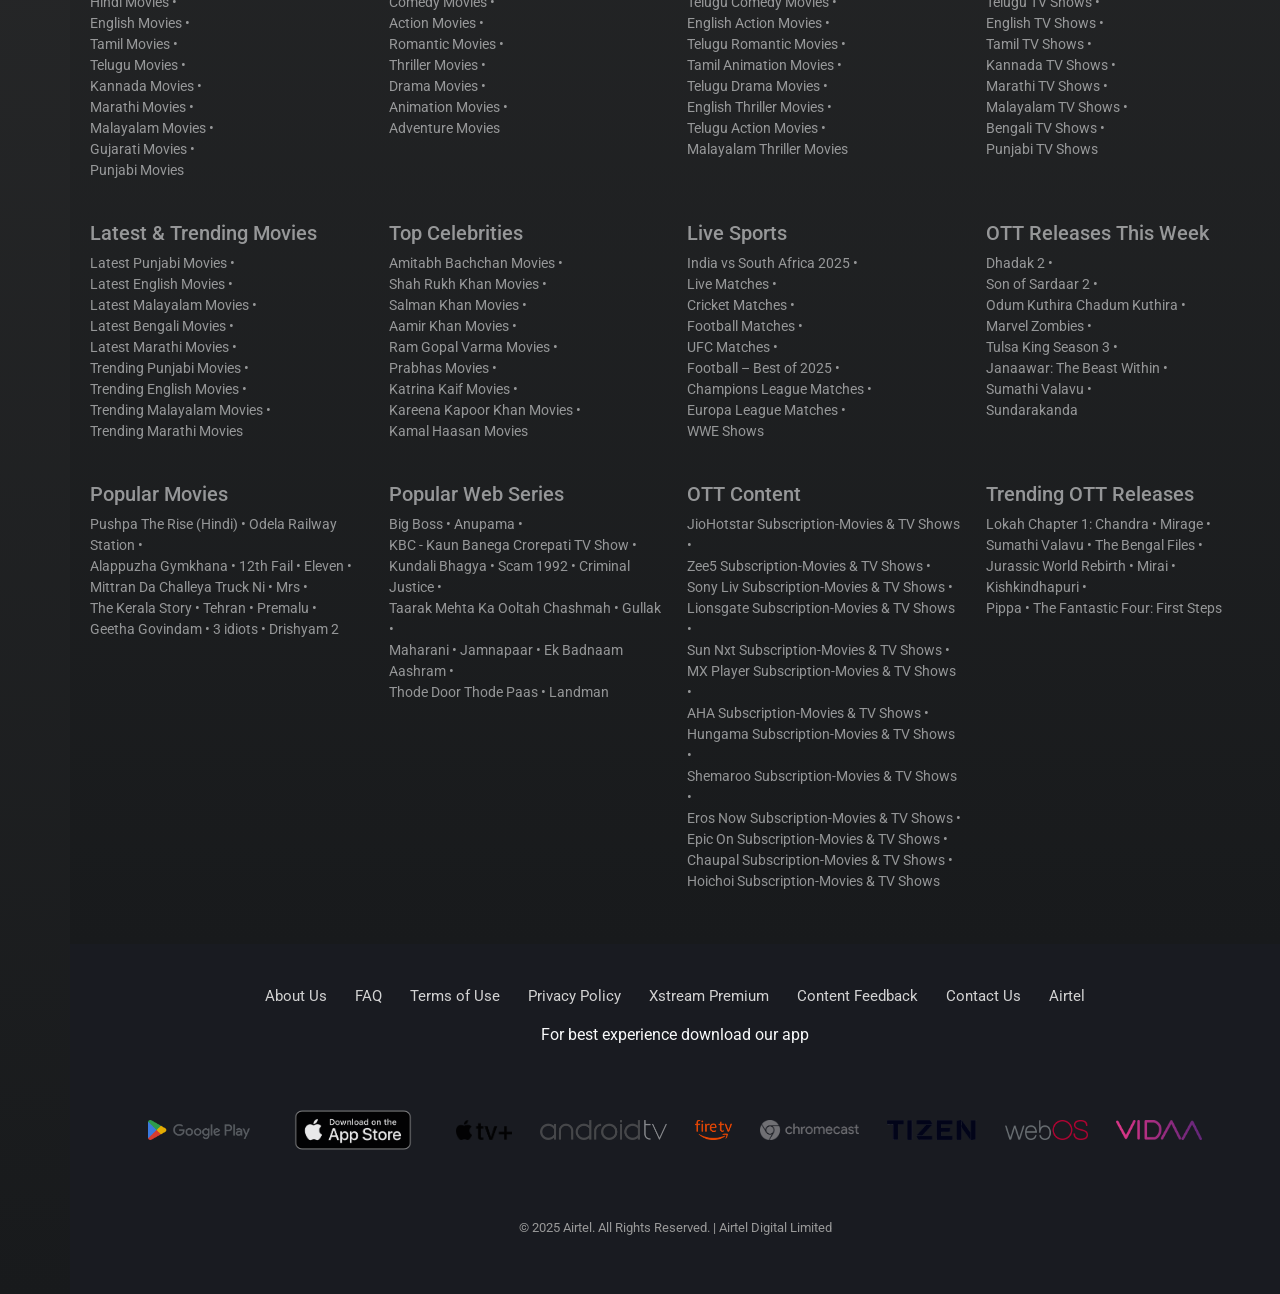
==== commit 0afcb026: "singlecast singleott and seeallotts page added" ====
--- a/index.html
+++ b/index.html
@@ -284,51 +284,69 @@
 
                 <div class="live-scroller">
                     <div class="live-scroll-inner">
-                        <div class="live-card-wrapper">
-                            <div class="live-card">
-                                <img src="./images/index/ottlogo1.webp" alt="News">
-                            </div>
-                        </div>
-                        <div class="live-card-wrapper">
-                            <div class="live-card">
-                                <img src="./images/index/ottlogo2.webp" alt="News">
-                            </div>
-                        </div>
-                        <div class="live-card-wrapper">
-                            <div class="live-card">
-                                <img src="./images/index/ottlogo3.webp" alt="News">
-                            </div>
-                        </div>
-                        <div class="live-card-wrapper">
-                            <div class="live-card">
-                                <img src="./images/index/ottlogo4.webp" alt="News">
-                            </div>
-                        </div>
-                        <div class="live-card-wrapper">
-                            <div class="live-card">
-                                <img src="./images/index/ottlogo5.webp" alt="News">
-                            </div>
-                        </div>
-                        <div class="live-card-wrapper">
-                            <div class="live-card">
-                                <img src="./images/index/ottlogo6.webp" alt="News">
-                            </div>
-                        </div>
-                        <div class="live-card-wrapper">
-                            <div class="live-card">
-                                <img src="./images/index/ottlogo7.webp" alt="News">
-                            </div>
-                        </div>
-                        <div class="live-card-wrapper">
-                            <div class="live-card">
-                                <img src="./images/index/ottlogo8.webp" alt="News">
-                            </div>
-                        </div>
-                        <div class="live-card-wrapper">
-                            <div class="live-card">
-                                <img src="./images/index/ottlogo9.webp" alt="News">
-                            </div>
-                        </div>
+                        <a href="./singleott.html">
+                            <div class="live-card-wrapper">
+                                <div class="live-card">
+                                    <img src="./images/index/ottlogo1.webp" alt="News">
+                                </div>
+                            </div>
+                        </a>
+                        <a href="./singleott.html">
+                            <div class="live-card-wrapper">
+                                <div class="live-card">
+                                    <img src="./images/index/ottlogo2.webp" alt="News">
+                                </div>
+                            </div>
+                        </a>
+                        <a href="./singleott.html">
+                            <div class="live-card-wrapper">
+                                <div class="live-card">
+                                    <img src="./images/index/ottlogo3.webp" alt="News">
+                                </div>
+                            </div>
+                        </a>
+                        <a href="./singleott.html">
+                            <div class="live-card-wrapper">
+                                <div class="live-card">
+                                    <img src="./images/index/ottlogo4.webp" alt="News">
+                                </div>
+                            </div>
+                        </a>
+                        <a href="./singleott.html">
+                            <div class="live-card-wrapper">
+                                <div class="live-card">
+                                    <img src="./images/index/ottlogo5.webp" alt="News">
+                                </div>
+                            </div>
+                        </a>
+                        <a href="./singleott.html">
+                            <div class="live-card-wrapper">
+                                <div class="live-card">
+                                    <img src="./images/index/ottlogo6.webp" alt="News">
+                                </div>
+                            </div>
+                        </a>
+                        <a href="./singleott.html">
+                            <div class="live-card-wrapper">
+                                <div class="live-card">
+                                    <img src="./images/index/ottlogo7.webp" alt="News">
+                                </div>
+                            </div>
+                        </a>
+                        <a href="./singleott.html">
+                            <div class="live-card-wrapper">
+                                <div class="live-card">
+                                    <img src="./images/index/ottlogo8.webp" alt="News">
+                                </div>
+                            </div>
+                        </a>
+                        <a href="./singleott.html">
+                            <div class="live-card-wrapper">
+                                <div class="live-card">
+                                    <img src="./images/index/ottlogo9.webp" alt="News">
+                                </div>
+                            </div>
+                        </a>
 
                     </div>
                 </div>
@@ -1097,7 +1115,7 @@
                                     </div>
                                 </div>
                             </a>
-                            <a href="./singlepage.html"></a>
+                            <a href="./singlepage.html">
                                 <div class="live-card-wrapper">
                                     <div class="live-card">
                                         <img src="./images/index/news2.webp" alt="News">
@@ -2447,6 +2465,7 @@
 </div>
 
 <script src="https://cdn.jsdelivr.net/npm/bootstrap@5.3.8/dist/js/bootstrap.bundle.min.js"></script>
+<!-- <script src="./js/script.js"></script> -->
 <script>
     const numberInput = document.getElementById("mobileInput");     
     const errorMessage = document.getElementById("mobileError"); 
@@ -2562,7 +2581,7 @@
         });
     });
 
-     document.querySelector(".left-btn").addEventListener("click", function () {
+    document.querySelector(".left-btn").addEventListener("click", function () {
         document.querySelector(".live-scroller").scrollBy({
             left: -300,
             behavior: "smooth"
--- a/css/style.css
+++ b/css/style.css
@@ -221,9 +221,9 @@
 }
 
 .sidebar:hover ~ .sidebar-fade {
-    left: 150px;     /* sidebar expanded width */
-    width: 350px;    /* how far the gradient spreads */
-    opacity: 1;
+    left: 150px;     
+    width: 550px;    
+    opacity: 3;
 }
 .sidebar .logo {
     padding: 20px 0;
@@ -237,8 +237,8 @@
 }
 
 .sidebar .menu {
-    flex: 1;                   /* take all remaining height */
-    overflow-y: auto;          /* enable scroll only inside menu */
+    flex: 1;                  
+    overflow-y: auto;         
     overflow-x: hidden;
     -webkit-overflow-scrolling: touch;
     padding: 0;
@@ -511,7 +511,8 @@
 .movie-card-wrapper:first-child .movie-card,
 .live-card-wrapper:first-child .live-card,
 .lang-card-wrapper:first-child .lang-card,
-.top10-card-wrapper:first-child .top10-card {
+.cast-card-wrapper:first-child .cast-card,
+.top10-card-wrapper:first-child .top10-card{
     transform-origin: left center;
 }
 
@@ -1216,12 +1217,10 @@
     z-index: 1;
 }
 
-/* Show video on hover */
 .smv-hero:hover .smv-video {
     opacity: 1;
 }
 
-/* Hide background image when video appears */
 .smv-hero:hover .smv-bg {
     opacity: 0;
     transition: opacity 0.4s ease;
@@ -1305,7 +1304,8 @@
     display: block;
 }
 
-.seeall-page .movie-scroller {
+.seeall-page .movie-scroller,
+.seeall-page .ott-scroller {
     display: grid !important;
     grid-template-columns: repeat(auto-fill, minmax(170px, 1fr));
     gap: 20px;
@@ -1313,11 +1313,11 @@
     padding-bottom: 0;
 }
 
+
 #episodes {
     padding: 0 20px;
 }
 
-/* Dropdown */
 .eps-dropdown {
     position: relative;
     width: 160px;
@@ -1358,14 +1358,12 @@
     background: #4f5866;
 }
 
-/* GRID */
 .eps-grid {
     display: grid;
     grid-template-columns: repeat(auto-fill, minmax(280px, 1fr));
     gap: 25px;
 }
 
-/* CARD */
 .eps-card {
     position: relative;
     height: 180px;
@@ -1391,7 +1389,6 @@
     object-fit: cover;
 }
 
-/* Always visible text */
 .eps-info {
     position: absolute;
     bottom: 0;
@@ -1420,3 +1417,355 @@
     font-size: 14px;
 }
 
+/* SECTION WRAPPER */
+.ott-section {
+    padding: 0 20px;
+    overflow: visible;
+}
+
+/* SCROLL CONTAINER */
+.ott-scroll-container {
+    position: relative;
+    overflow: visible;
+}
+
+.ott-scroller {
+    display: flex;
+    gap: 18px;
+    overflow-x: auto;
+    overflow-y: visible;
+    padding-top: 25px;
+    padding-bottom: 25px;
+    scrollbar-width: none;
+}
+
+
+.ott-scroller::-webkit-scrollbar {
+    display: none;
+}
+
+
+/* CARD WRAPPER */
+.ott-card-wrapper {
+    position: relative;
+    overflow: visible !important;
+}
+
+/* CARD (Custom Size & Background) */
+.ott-card {
+    position: relative;
+    width: 150px;
+    height: 150px;
+    border-radius: 8px;
+    transition: transform .25s ease, box-shadow .25s ease;
+    transform-origin: center;
+    z-index: 1;
+
+    background: radial-gradient(
+        circle at 30% 30%,
+        rgba(255,255,255,0.35) 0%,
+        rgba(255,255,255,0.18) 25%,
+        rgba(0,0,0,0.45) 100%
+    );
+    box-shadow: inset 0 0 0 1px rgba(255,255,255,0.12);
+
+    display: flex;
+    align-items: center;
+    justify-content: center;
+}
+
+.ott-card img {
+    width: 70%;
+    height: 70%;
+    object-fit: contain;
+}
+
+.ott-card:hover {
+    transform: scale(1.18);
+    box-shadow: 0 12px 40px rgba(0,0,0,0.75);
+    z-index: 9999;
+}
+
+.ott-scroll-btn {
+    position: absolute;
+    top: 50%;
+    transform: translateY(-50%);
+    background: none;
+    border: none;
+
+    width: auto;
+    height: auto;
+
+    padding: 0;
+
+    font-size: 42px;
+    color: rgba(255,255,255,0.8);
+    font-weight: 200;
+
+    cursor: pointer;
+    opacity: 0;
+    transition: opacity .25s ease, transform .25s ease;
+
+    z-index: 9999;
+}
+
+.ott-left-btn { left: -10px; }
+.ott-right-btn { right: -10px; }
+
+.ott-scroll-container:hover .ott-scroll-btn {
+    opacity: 1;
+}
+
+.bg-jio {
+    background: linear-gradient(145deg, #ffffff 0%, #ffffff 45%, #f2f2f2 100%);
+}
+.bg-zee {
+    background: radial-gradient(circle, #b0b0b0 0%, #a7a7a7 60%, #494848 100%);
+}
+.bg-sony {
+    background: linear-gradient(145deg, #000000 0%, #29114d 40%, #ff7a2f 100%);
+}
+.bg-aha {
+    background: linear-gradient(145deg, #ff6b4d 0%, #ff3a2c 100%);
+}
+.bg-lionsgate {
+    background: linear-gradient(145deg, #005d63 0%, #003d46 100%);
+}
+.bg-hungama {
+    background: linear-gradient(145deg, #00a0ff 0%, #0068ff 100%);
+}
+.bg-sunnxt {
+    background: linear-gradient(145deg, #ff51b0 0%, #ff2348 50%, #ff1c89 100%);
+}
+
+/* HERO WRAPPER */
+.ott-hero {
+    position: relative;
+    width: 100%;
+    height: 380px;
+    border-radius: 2px;
+    overflow: hidden;
+    margin-bottom: 30px;
+}
+
+/* FULL BACKGROUND IMAGE */
+.ott-hero-bg {
+    position: absolute;
+    inset: 0;
+    width: 100%;
+    height: 100%;
+    object-fit: cover;
+}
+
+/* DARK GRADIENT TO MAKE TEXT READABLE */
+.ott-hero::after {
+    content: "";
+    position: absolute;
+    inset: 0;
+    background: linear-gradient(to right, rgba(0,0,0,0.75) 25%, rgba(0,0,0,0.2) 60%, rgba(0,0,0,0) 100%);
+    pointer-events: none;
+}
+
+/* TEXT + LOGO OVERLAY */
+.ott-hero-overlay {
+    position: absolute;
+    top: 50%;
+    left: 50px;
+    transform: translateY(-50%);
+    z-index: 3;
+    display: flex;
+    flex-direction: column;
+}
+
+/* LOGO */
+.ott-hero-logo {
+    width: 90px;
+    margin-bottom: 20px;
+}
+
+/* TITLE */
+.ott-hero-title {
+    font-size: 34px;
+    font-weight: 700;
+    line-height: 1.3;
+    color: #fff;
+    margin-bottom: 25px;
+}
+
+/* BUTTON */
+.ott-hero-btn {
+    background: linear-gradient(180deg, #ffffff, #dcdcdc);
+    color: #000;
+    padding: 12px 24px;
+    border-radius: 8px;
+    border: none;
+    font-weight: 600;
+    cursor: pointer;
+    width: fit-content;
+}
+
+
+@media(max-width: 768px) {
+    .ott-hero {
+        flex-direction: column;
+        height: auto;
+    }
+
+    .ott-hero-image {
+        height: 240px;
+        width: 100%;
+    }
+
+    .ott-hero-content {
+        width: 100%;
+    }
+}
+
+.cast-section {
+    padding: 0 20px;
+    overflow: visible;
+}
+
+.cast-scroll-container {
+    position: relative;
+    overflow: visible;
+}
+
+.cast-scroller {
+    display: flex;
+    gap: 18px;
+    overflow-x: auto;
+    overflow-y: visible !important;
+    padding-top: 25px;
+    padding-bottom: 25px;
+    scrollbar-width: none;
+}
+
+.cast-scroller::-webkit-scrollbar {
+    display: none;
+}
+
+.cast-scroll-inner {
+    display: flex;
+    gap: 18px;
+    overflow: visible !important;
+}
+
+.cast-card-wrapper {
+    position: relative;
+    overflow: visible !important;
+}
+
+.cast-card {
+    position: relative;
+    width: 150px;
+    height: 220px;
+    border-radius: 5px;
+    transform-origin: center;
+    transition: transform .25s ease, border .25s ease, box-shadow .25s ease;
+    z-index: 1;
+}
+
+.cast-card:hover {
+    transform: scale(1.18);
+    border: 3px solid rgba(255,255,255,0.6);
+    border-radius: 5px;
+    box-shadow: 0 12px 40px rgba(0,0,0,0.75);
+    z-index: 9999;
+}
+
+.cast-card img {
+    border-radius: 5px;
+    width: 100%;
+    height: 100%;
+    object-fit: cover;
+}
+
+.cast-overlay {
+    position: absolute;
+    inset: 0;
+    padding: 14px;
+    opacity: 1 !important;
+    visibility: visible !important;
+    display: flex;
+    flex-direction: column;
+    justify-content: flex-end;
+    transition: opacity .3s ease;
+    margin-top: 200px;
+}
+
+.cast-title {
+    color: #fff;
+    font-size: 18px;
+    font-weight: 600;
+    margin: 0 0 5px 0;
+    text-align: center;
+}
+
+.cast-badges {
+    display: flex;
+    gap: 6px;
+    margin-bottom: 10px;
+    justify-content: center;
+}
+
+.cast-badge {
+    padding: 3px 8px;
+    border-radius: 4px;
+    font-size: 12px;
+    color: #fff;
+}
+
+.role {
+    background: rgba(126, 125, 125, 0.7);
+}
+
+
+.person-details-section {
+    padding: 20px 0 0 0;
+    color: #fff;
+}
+
+.person-details-wrapper {
+    gap: 40px;
+}
+
+.person-left {
+    max-width: 55%;
+}
+
+.back-btn {
+    font-size: 22px;
+    text-decoration: none;
+    margin-bottom: 10px;
+    display: inline-block;
+}
+
+.person-name {
+    font-size: 52px;
+    font-weight: 700;
+    margin-bottom: 10px;
+}
+
+.person-dob {
+    font-size: 18px;
+    color: #ddd;
+    margin-bottom: 18px;
+}
+
+.person-bio {
+    font-size: 17px;
+    color: #c4c4c4;
+    line-height: 1.6;
+}
+
+.person-right {
+    flex-shrink: 0;
+}
+
+.person-photo {
+    width: 280px;
+    height: 380px;
+    border-radius: 15px;
+    object-fit: cover;
+}
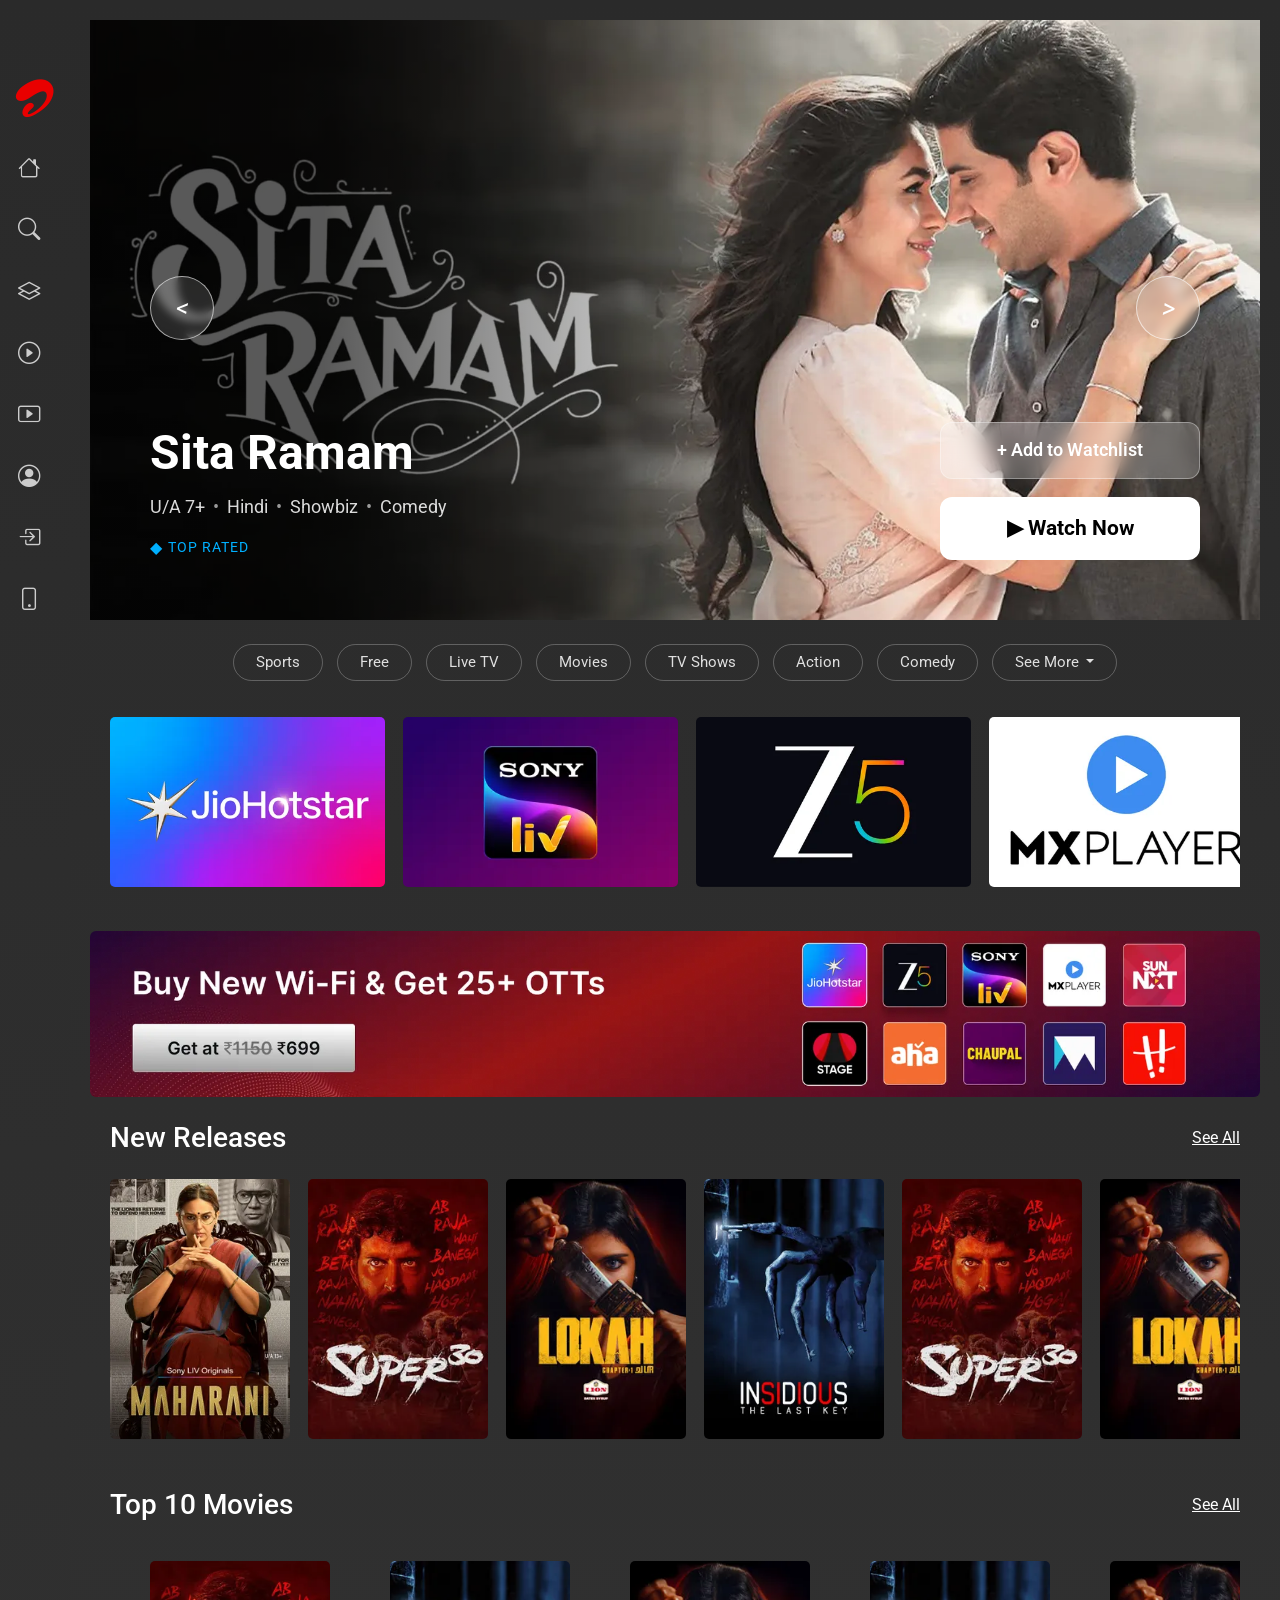
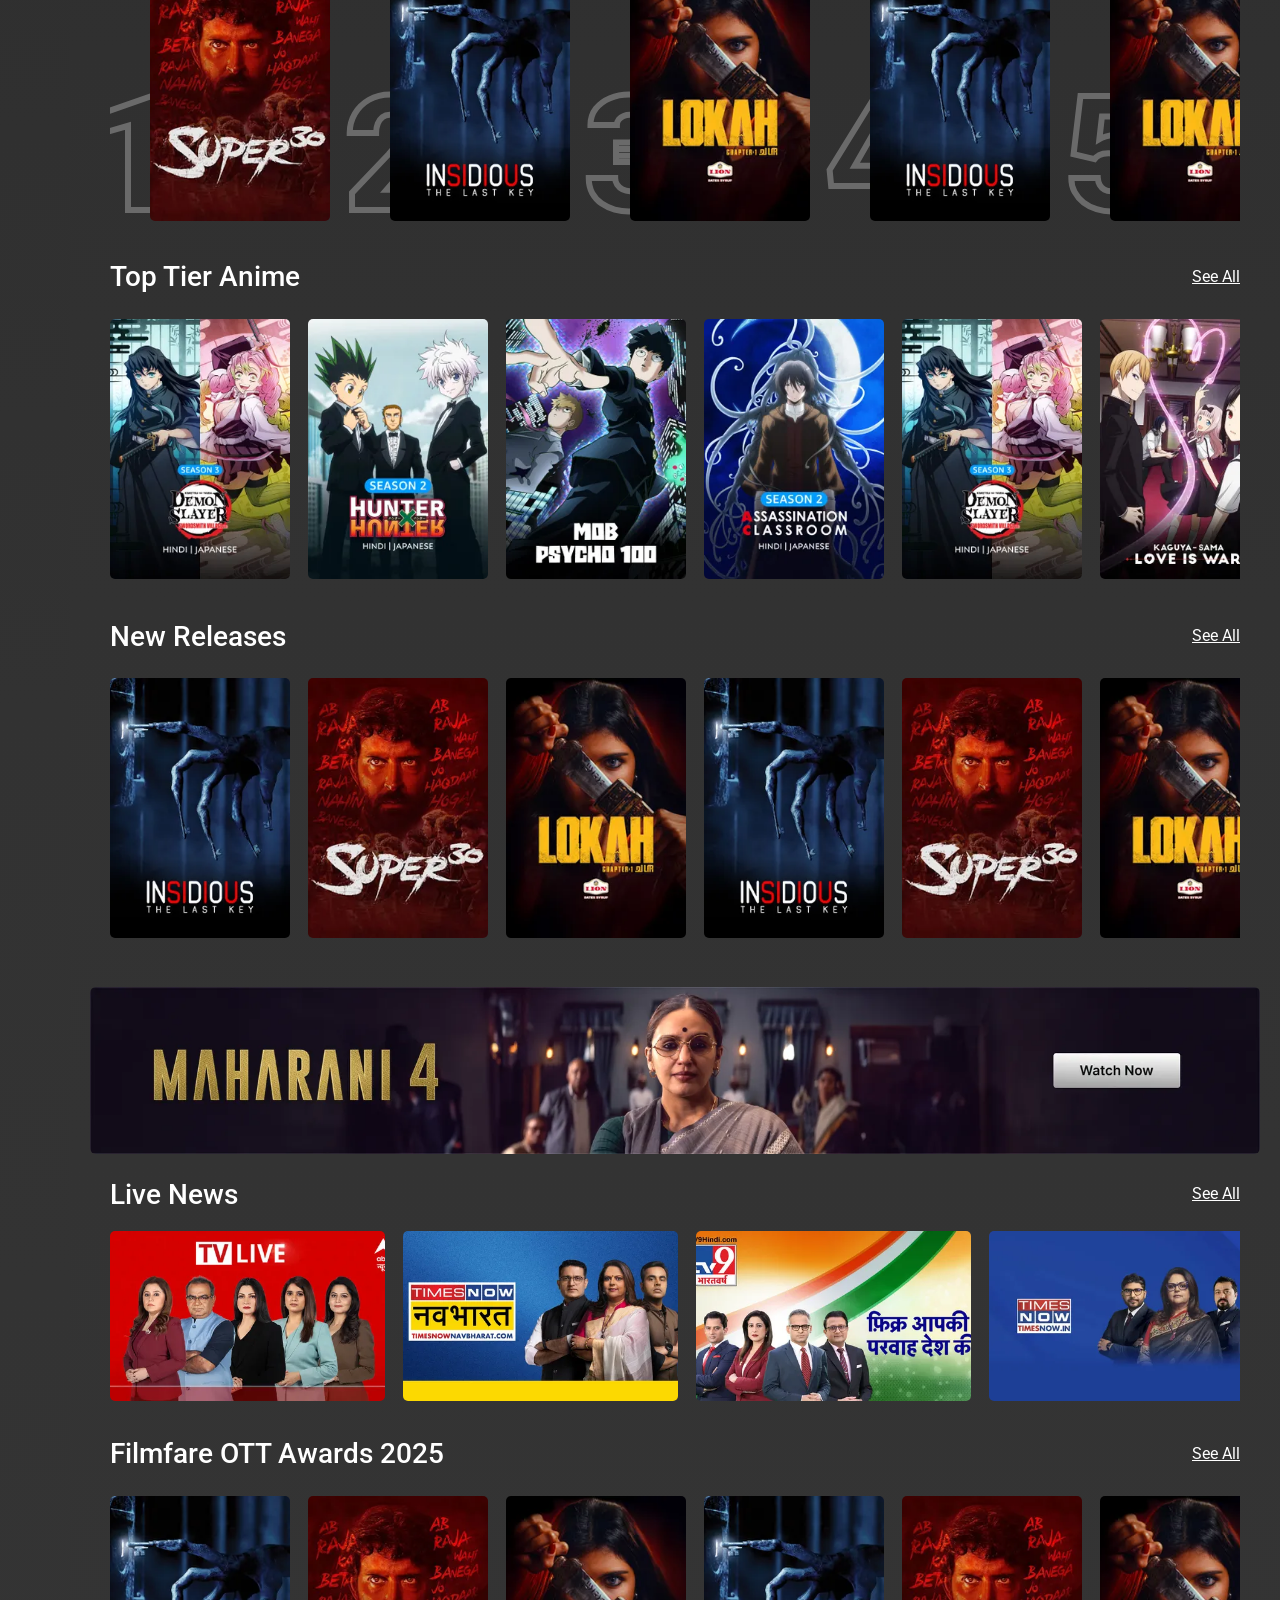
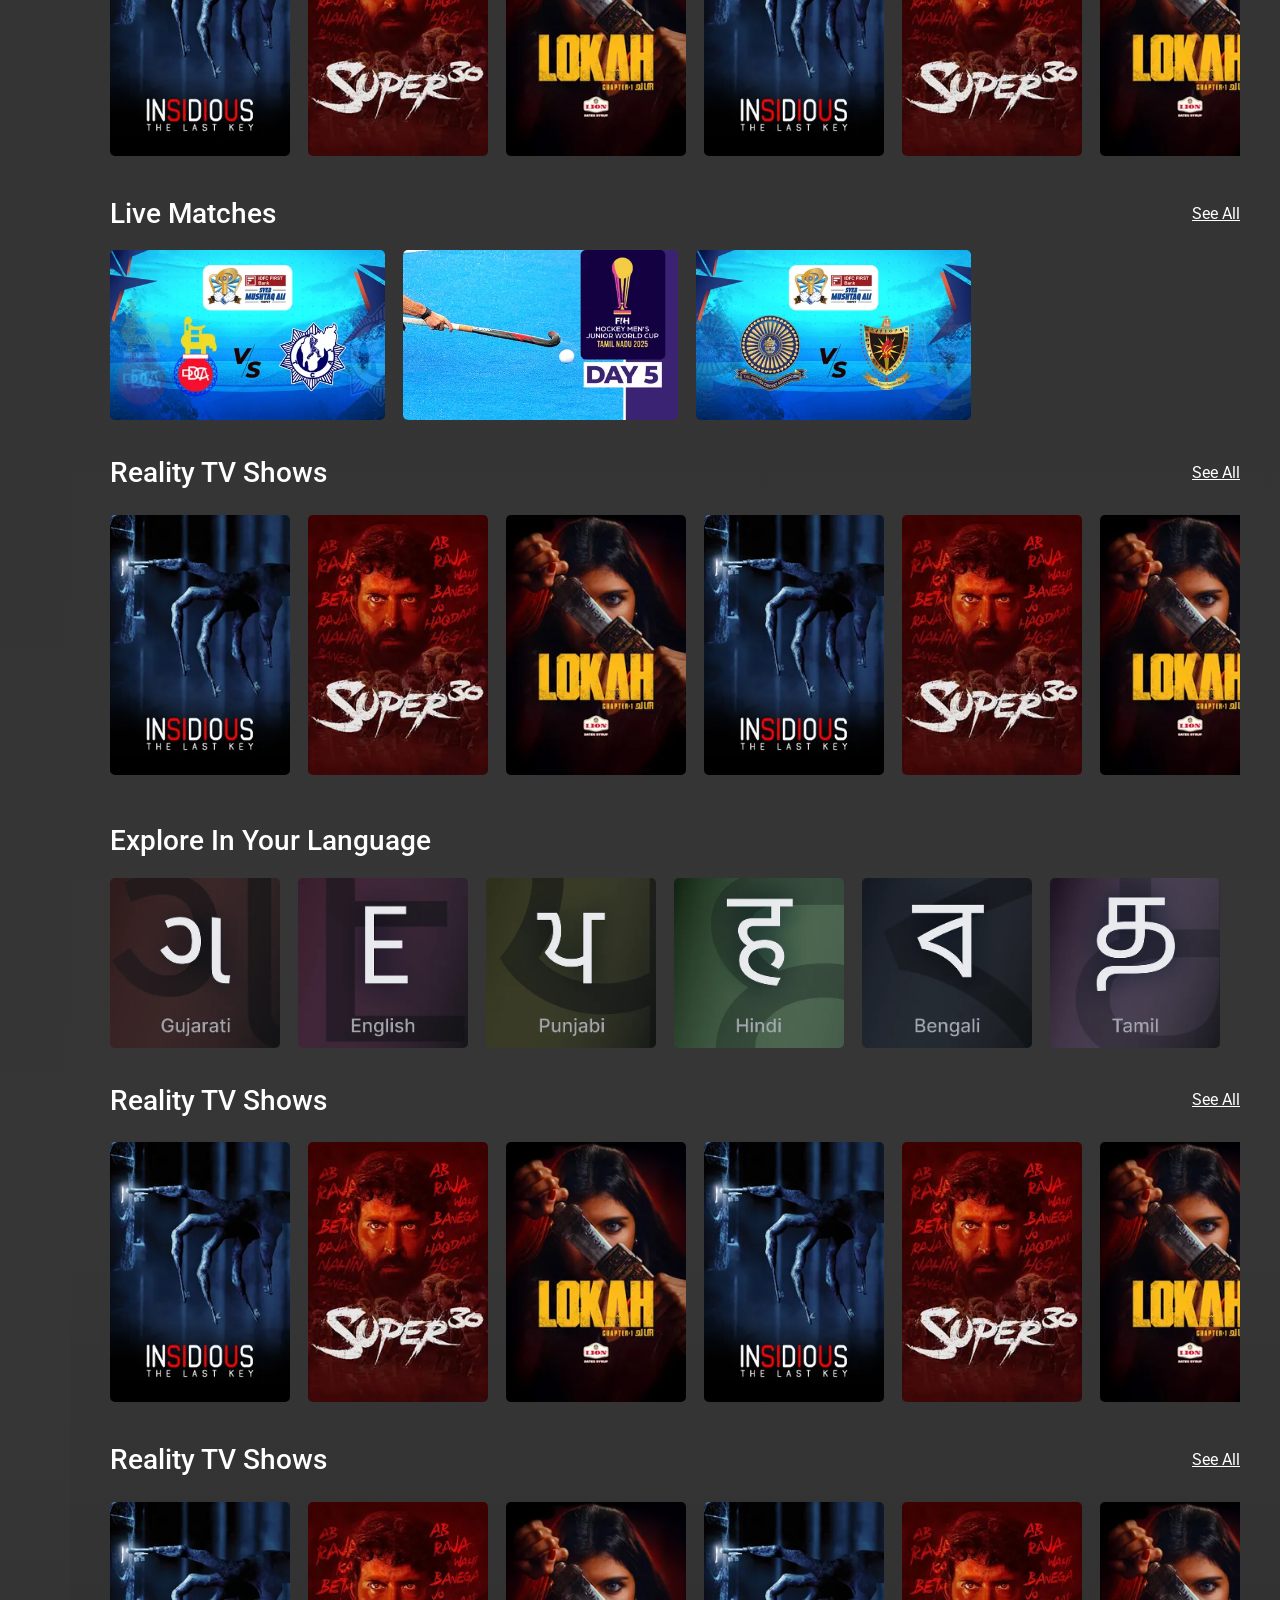
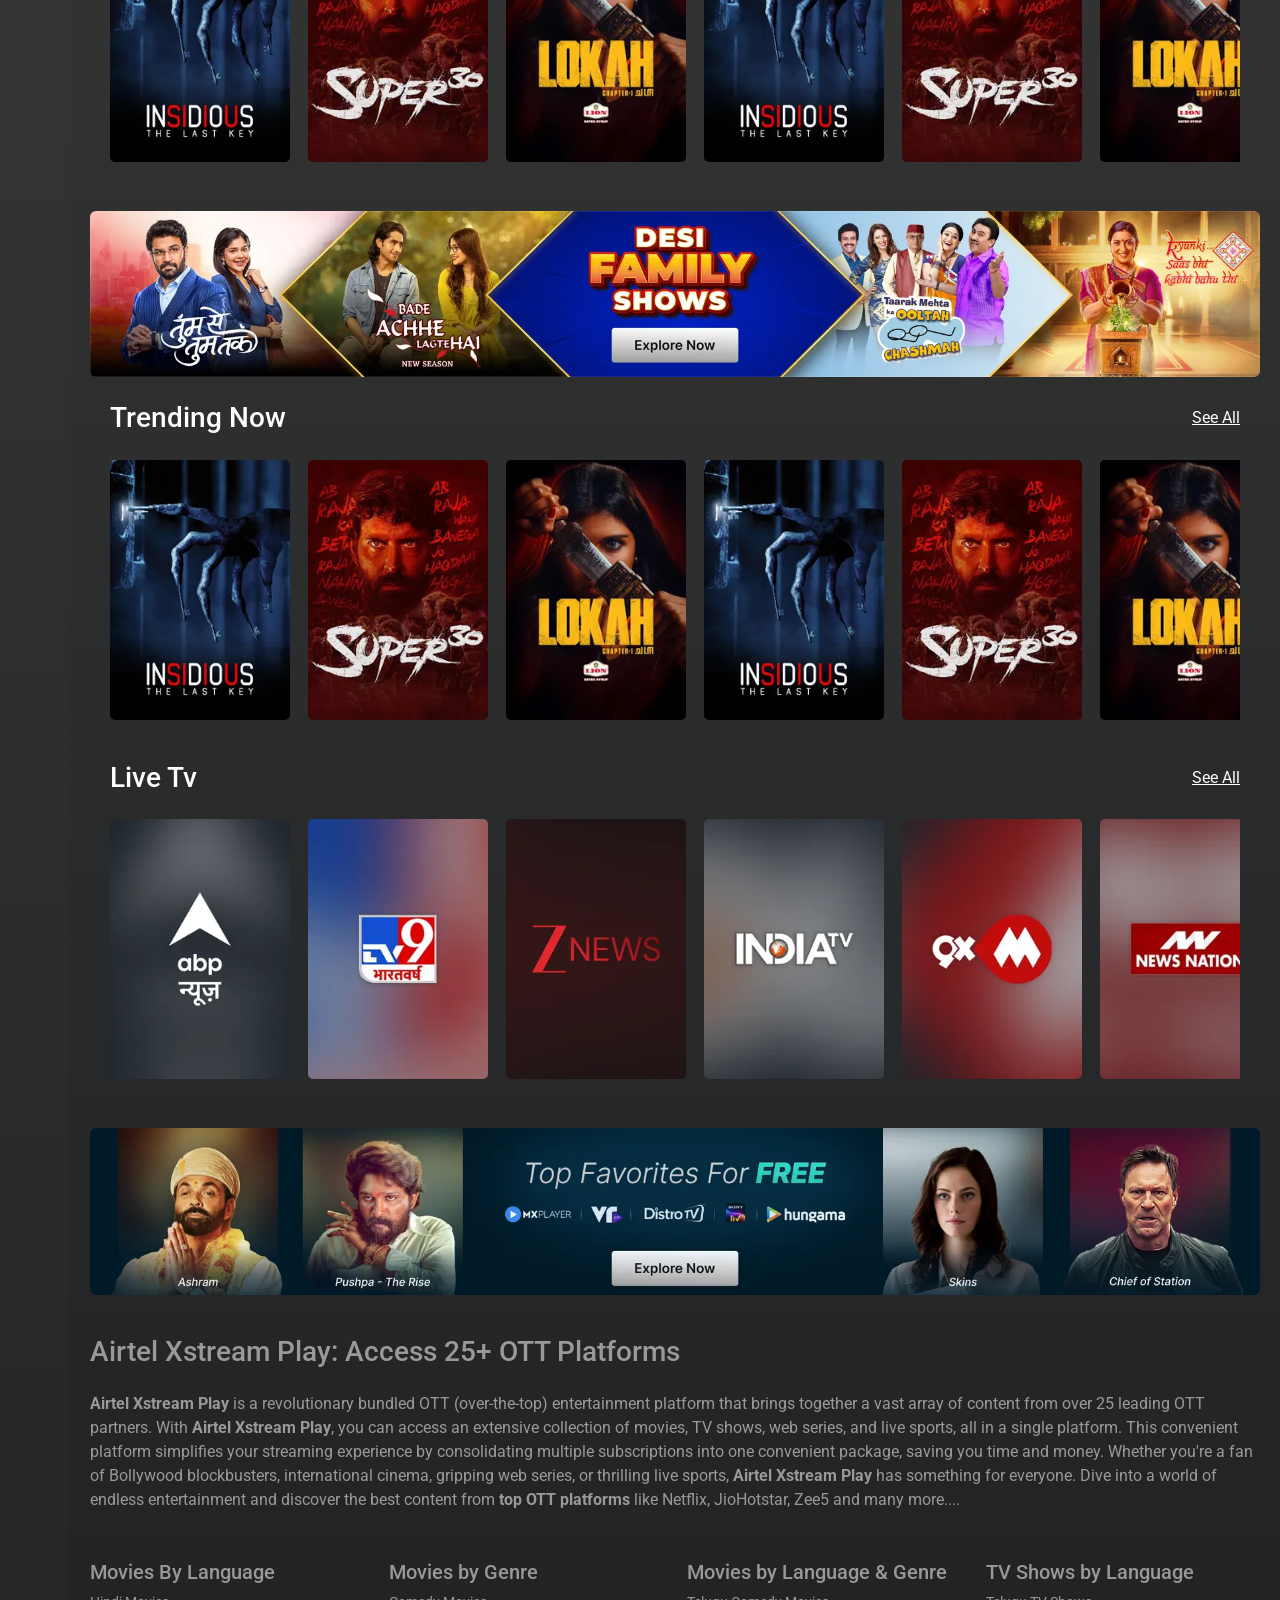
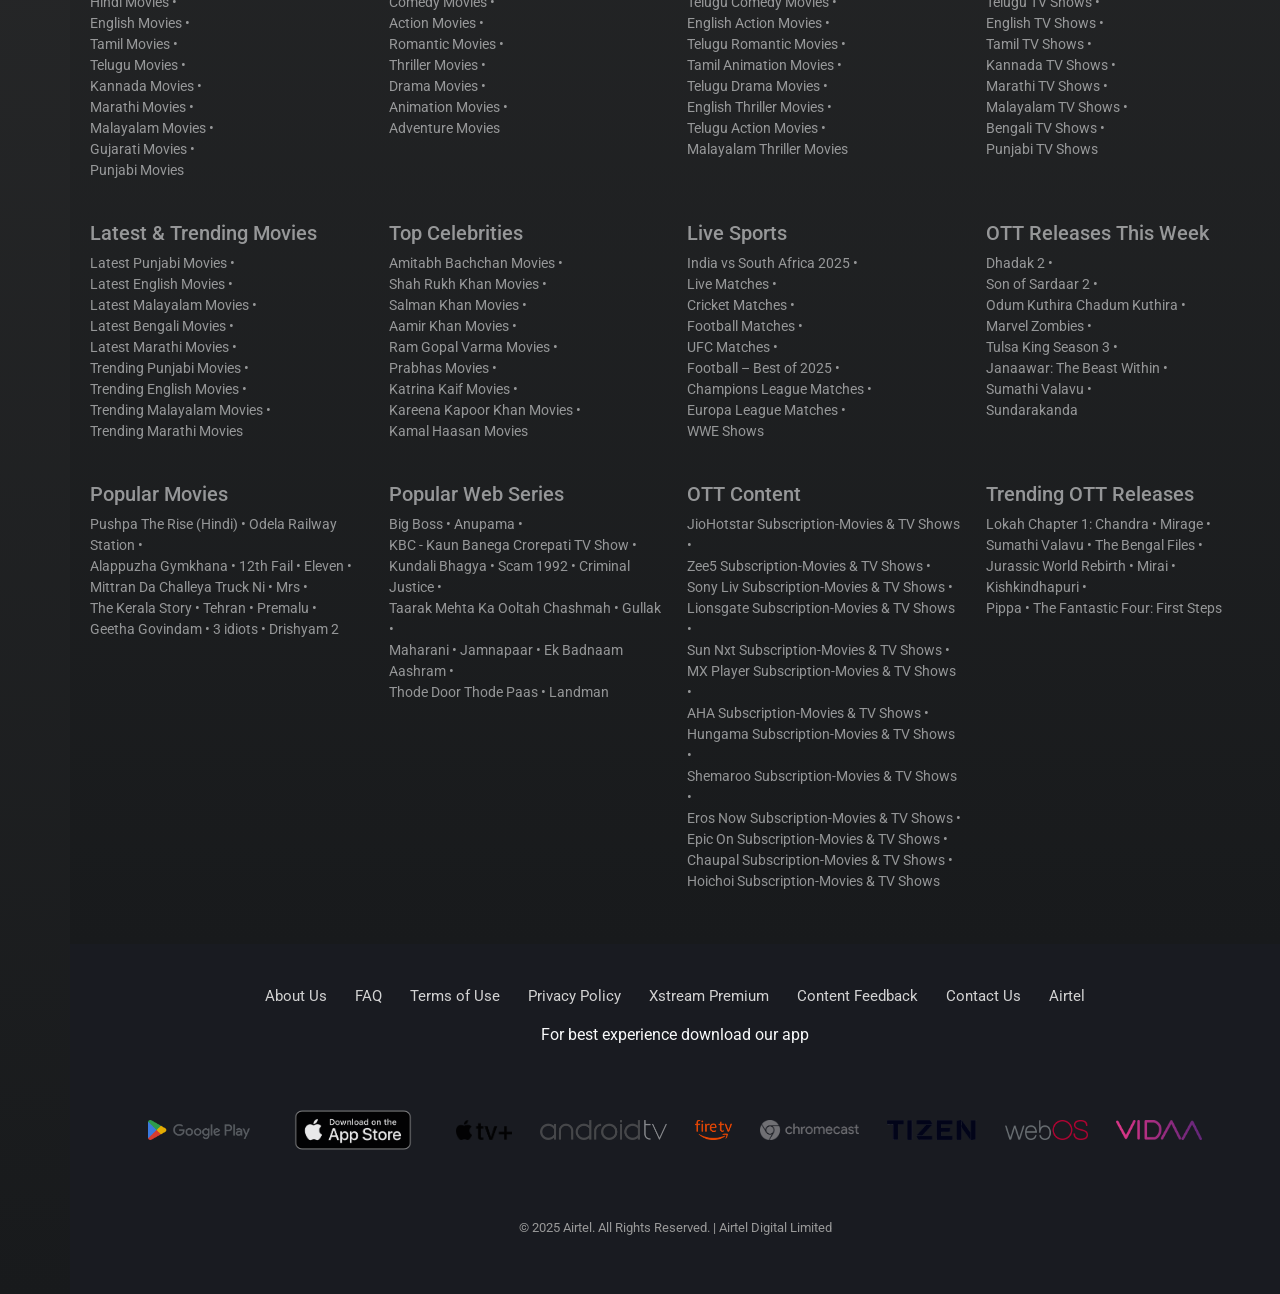
==== commit b34f8c4a: "live section tag chnage" ====
--- a/index.html
+++ b/index.html
@@ -284,70 +284,69 @@
 
                 <div class="live-scroller">
                     <div class="live-scroll-inner">
-                        <a href="./singleott.html">
-                            <div class="live-card-wrapper">
+                        <div class="live-card-wrapper">
+                            <a href="./singleott.html">
                                 <div class="live-card">
                                     <img src="./images/index/ottlogo1.webp" alt="News">
                                 </div>
-                            </div>
-                        </a>
-                        <a href="./singleott.html">
-                            <div class="live-card-wrapper">
+                            </a>
+                        </div>
+                        <div class="live-card-wrapper">
+                            <a href="./singleott.html">
                                 <div class="live-card">
                                     <img src="./images/index/ottlogo2.webp" alt="News">
                                 </div>
-                            </div>
-                        </a>
-                        <a href="./singleott.html">
-                            <div class="live-card-wrapper">
+                            </a>
+                        </div>
+                        <div class="live-card-wrapper">
+                            <a href="./singleott.html">
                                 <div class="live-card">
                                     <img src="./images/index/ottlogo3.webp" alt="News">
                                 </div>
-                            </div>
-                        </a>
-                        <a href="./singleott.html">
-                            <div class="live-card-wrapper">
+                            </a>
+                        </div>
+                        <div class="live-card-wrapper">
+                            <a href="./singleott.html">
                                 <div class="live-card">
                                     <img src="./images/index/ottlogo4.webp" alt="News">
                                 </div>
-                            </div>
-                        </a>
-                        <a href="./singleott.html">
-                            <div class="live-card-wrapper">
+                            </a>
+                        </div>
+                        <div class="live-card-wrapper">
+                            <a href="./singleott.html">
                                 <div class="live-card">
                                     <img src="./images/index/ottlogo5.webp" alt="News">
                                 </div>
-                            </div>
-                        </a>
-                        <a href="./singleott.html">
-                            <div class="live-card-wrapper">
+                            </a>
+                        </div>
+                        <div class="live-card-wrapper">
+                            <a href="./singleott.html">
                                 <div class="live-card">
                                     <img src="./images/index/ottlogo6.webp" alt="News">
                                 </div>
                             </div>
                         </a>
-                        <a href="./singleott.html">
-                            <div class="live-card-wrapper">
+                        <div class="live-card-wrapper">
+                            <a href="./singleott.html">
                                 <div class="live-card">
                                     <img src="./images/index/ottlogo7.webp" alt="News">
                                 </div>
-                            </div>
-                        </a>
-                        <a href="./singleott.html">
-                            <div class="live-card-wrapper">
+                            </a>
+                        </div>
+                        <div class="live-card-wrapper">
+                            <a href="./singleott.html">
                                 <div class="live-card">
                                     <img src="./images/index/ottlogo8.webp" alt="News">
                                 </div>
-                            </div>
-                        </a>
-                        <a href="./singleott.html">
-                            <div class="live-card-wrapper">
+                            </a>
+                        </div>
+                        <div class="live-card-wrapper">
+                            <a href="./singleott.html">
                                 <div class="live-card">
                                     <img src="./images/index/ottlogo9.webp" alt="News">
                                 </div>
-                            </div>
-                        </a>
-
+                            </a>
+                        </div>
                     </div>
                 </div>
 
@@ -1100,8 +1099,8 @@
 
                     <div class="live-scroller">
                         <div class="live-scroll-inner">
-                            <a href="./singlepage.html">
-                                <div class="live-card-wrapper">
+                            <div class="live-card-wrapper">
+                                <a href="./singlepage.html">
                                     <div class="live-card">
                                         <img src="./images/index/news1.webp" alt="News">
                                         <div class="live-overlay">
@@ -1113,10 +1112,10 @@
                                             </div>
                                         </div>
                                     </div>
-                                </div>
-                            </a>
-                            <a href="./singlepage.html">
-                                <div class="live-card-wrapper">
+                                </a>
+                            </div>
+                            <div class="live-card-wrapper">
+                                <a href="./singlepage.html">
                                     <div class="live-card">
                                         <img src="./images/index/news2.webp" alt="News">
 
@@ -1129,10 +1128,10 @@
                                             </div>
                                         </div>
                                     </div>
-                                </div>
-                            </a>
-                            <a href="./singlepage.html">
-                                <div class="live-card-wrapper">
+                                </a>
+                            </div>
+                            <div class="live-card-wrapper">
+                                <a href="./singlepage.html">
                                     <div class="live-card">
                                         <img src="./images/index/news3.webp" alt="News">
                                         <div class="live-overlay">
@@ -1144,10 +1143,10 @@
                                             </div>
                                         </div>
                                     </div>
-                                </div>
-                            </a>
-                            <a href="./singlepage.html">
-                                <div class="live-card-wrapper">
+                                </a>
+                            </div>
+                            <div class="live-card-wrapper">
+                                <a href="./singlepage.html">
                                     <div class="live-card">
                                         <img src="./images/index/news4.webp" alt="News">
                                         <div class="live-overlay">
@@ -1159,8 +1158,8 @@
                                             </div>
                                         </div>
                                     </div>
-                                </div>
-                            </a>
+                                </a>
+                            </div>
                         </div>
                     </div>
 
@@ -1285,8 +1284,8 @@
 
                     <div class="live-scroller">
                         <div class="live-scroll-inner">
-                            <a href="./singlepage.html">
-                                <div class="live-card-wrapper">
+                            <div class="live-card-wrapper">
+                                <a href="./singlepage.html">
                                     <div class="live-card">
                                         <img src="./images/index/livematch1.htm" alt="News">
                                         <div class="live-overlay">
@@ -1297,10 +1296,10 @@
                                             </div>
                                         </div>
                                     </div>
-                                </div>
-                            </a>
-                            <a href="./singlepage.html">
-                                <div class="live-card-wrapper">
+                                </a>
+                            </div>
+                            <div class="live-card-wrapper">
+                                <a href="./singlepage.html">
                                     <div class="live-card">
                                         <img src="./images/index/livematch2.htm" alt="News">
 
@@ -1312,10 +1311,10 @@
                                             </div>
                                         </div>
                                     </div>
-                                </div>
-                            </a>
-                            <a href="./singlepage.html">
-                                <div class="live-card-wrapper">
+                                </a>
+                            </div>
+                            <div class="live-card-wrapper">
+                                <a href="./singlepage.html">
                                     <div class="live-card">
                                         <img src="./images/index/livematch3.htm" alt="News">
                                         <div class="live-overlay">
@@ -1326,8 +1325,8 @@
                                             </div>
                                         </div>
                                     </div>
-                                </div>
-                            </a>
+                                </a>
+                            </div>
                         </div>
                     </div>
 
@@ -2465,167 +2464,6 @@
 </div>
 
 <script src="https://cdn.jsdelivr.net/npm/bootstrap@5.3.8/dist/js/bootstrap.bundle.min.js"></script>
-<!-- <script src="./js/script.js"></script> -->
-<script>
-    const numberInput = document.getElementById("mobileInput");     
-    const errorMessage = document.getElementById("mobileError"); 
-    const otpError = document.getElementById("otpError");   
-    const otpModal = new bootstrap.Modal(document.getElementById("otpModal"));
-    const loginModal = new bootstrap.Modal(document.getElementById("loginModal"));
-    const otpTriggerButton = document.getElementById("continueBtn"); 
-    const otpInputs = document.querySelectorAll(".otp-input");
-    const resendTimer = document.getElementById("resendTimer");
-
-    let timerInterval;
-
-    // Open OTP Modal
-    otpTriggerButton.addEventListener("click", () => {
-        const number = numberInput.value.trim();
-
-        if (number.length !== 10 || isNaN(number)) {
-            errorMessage.style.display = "block";
-            errorMessage.textContent = "Enter a valid 10-digit mobile number";
-            return;
-        }
-
-        errorMessage.style.display = "none";
-        document.getElementById("otpMobile").textContent = number;
-
-        loginModal.hide();
-        otpModal.show();
-
-        startOTPTimer();
-    });
-
-    // Auto move + backspace handling
-    otpInputs.forEach((input, index) => {
-        input.addEventListener("input", () => {
-            if (input.value.length === 1 && index < otpInputs.length - 1) {
-                otpInputs[index + 1].focus();
-            }
-        });
-
-        input.addEventListener("keydown", (e) => {
-            if (e.key === "Backspace" && input.value === "" && index > 0) {
-                otpInputs[index - 1].focus();
-            }
-        });
-    });
-
-    // VERIFY button action
-    document.querySelector("#otpModal button.btn").addEventListener("click", () => {
-        let otp = "";
-        otpInputs.forEach(i => otp += i.value);
-
-        if (otp.length === 4 && !isNaN(otp)) {
-            otpError.style.display = "none";
-            alert("OTP verified successfully!");
-
-            otpModal.hide();
-            otpInputs.forEach(i => i.value = "");
-        } else {
-            otpError.style.display = "block";
-            otpError.textContent = "Please enter a valid 4-digit OTP.";
-        }
-    });
-
-
-    // Start OTP countdown
-    function startOTPTimer() {
-        let time = 60;
-        resendTimer.textContent = `Resend OTP in (0:${time})`;
-        resendTimer.style.pointerEvents = "none";
-        resendTimer.style.opacity = "0.5";
-
-        clearInterval(timerInterval);
-        timerInterval = setInterval(() => {
-            time--;
-            resendTimer.textContent = `Resend OTP in (0:${time < 10 ? "0" + time : time})`;
-
-            if (time === 0) {
-                clearInterval(timerInterval);
-                resendTimer.innerHTML = `<a href="#" id="resendBtn" style="color:#fff;">Resend OTP</a>`;
-                resendTimer.style.pointerEvents = "auto";
-                resendTimer.style.opacity = "1";
-
-                document.getElementById("resendBtn").addEventListener("click", () => {
-                    startOTPTimer(); // restart timer
-                    otpInputs.forEach(i => i.value = "");
-                    otpInputs[0].focus();
-                });
-            }
-        }, 1000);
-    }
-
-    const scrollers = document.querySelectorAll(".movie-scroll-container");
-
-    scrollers.forEach(container => {
-        const scroller = container.querySelector(".movie-scroller");
-        const leftBtn = container.querySelector(".left-btn");
-        const rightBtn = container.querySelector(".right-btn");
-
-        const scrollAmount = 300; // how much scroll per click
-
-        leftBtn.addEventListener("click", () => {
-            scroller.scrollBy({
-                left: -scrollAmount,
-                behavior: "smooth"
-            });
-        });
-
-        rightBtn.addEventListener("click", () => {
-            scroller.scrollBy({
-                left: scrollAmount,
-                behavior: "smooth"
-            });
-        });
-    });
-
-    document.querySelector(".left-btn").addEventListener("click", function () {
-        document.querySelector(".live-scroller").scrollBy({
-            left: -300,
-            behavior: "smooth"
-        });
-    });
-
-    document.querySelector(".right-btn").addEventListener("click", function () {
-        document.querySelector(".live-scroller").scrollBy({
-            left: 300,
-            behavior: "smooth"
-        });
-    });
-
-    document.querySelector(".lang-left").addEventListener("click", function () {
-        document.querySelector(".lang-scroller").scrollBy({
-            left: -300,
-            behavior: "smooth"
-        });
-    });
-
-    document.querySelector(".lang-right").addEventListener("click", function () {
-        document.querySelector(".lang-scroller").scrollBy({
-            left: 300,
-            behavior: "smooth"
-        });
-    });
-
-    document.querySelector(".top10-left-btn").addEventListener("click", function () {
-        document.querySelector(".top10-scroller").scrollBy({
-            left: -300,
-            behavior: "smooth"
-        });
-    });
-
-    document.querySelector(".top10-right-btn").addEventListener("click", function () {
-        document.querySelector(".top10-scroller").scrollBy({
-            left: 300,
-            behavior: "smooth"
-        });
-    });
-
-
-
-</script>
-
+<script src="./js/script.js"></script>
 </body>
 </html>
--- a/css/style.css
+++ b/css/style.css
@@ -22,7 +22,7 @@
 
 .main-content {
     position: relative;
-    z-index: 1;
+    /* z-index: 1; */
   margin-left: 70px;          
   padding: 20px;
   min-height: 100vh;
@@ -175,35 +175,38 @@
     transition: opacity .8s ease-in-out;
 }
 
+/* Sidebar must be 100% transparent */
 .sidebar {
     position: fixed;
     top: 0;
     left: 0;
     width: 70px;
     height: 100vh;
-
     display: flex;
     flex-direction: column;
 
-    background: rgba(0,0,0,0.15);
-    backdrop-filter: blur(10px);
-
+    background: transparent !important;
+    backdrop-filter: none !important;
     transition: width 0.25s ease;
     z-index: 50;
 }
 
-
 .sidebar:hover {
-  width: 150px;
-  background: rgba(0,0,0,0.20);
-  backdrop-filter: blur(0px);
-}
-
-
+    width: 150px;
+    background: transparent !important;
+    backdrop-filter: none !important;
+}
+
+.sidebar *,
+.sidebar:hover * {
+    background: transparent !important;
+}
+
+/* Gradient overlay */
 .sidebar-fade {
     position: fixed;
     top: 0;
-    left: 70px;
+    left: 0;
     width: 0;
     height: 100vh;
     opacity: 0;
@@ -212,19 +215,20 @@
 
     background: linear-gradient(
         to right,
-        rgba(0,0,0,0.60),
-        rgba(0,0,0,0.30),
+        rgba(0,0,0,0.55),
+        rgba(0,0,0,0.55),
+        rgba(0,0,0,0.10),
         rgba(0,0,0,0)
     );
 
-    transition: 0.30s ease;
+    transition: 0.3s ease;
 }
 
 .sidebar:hover ~ .sidebar-fade {
-    left: 150px;     
-    width: 550px;    
-    opacity: 3;
-}
+    width: 800px;
+    opacity: 1;
+}
+
 .sidebar .logo {
     padding: 20px 0;
     display: flex;
@@ -279,7 +283,6 @@
 .sidebar .menu li:hover a{
   color: #fff;
 }
-
 
 .category-wrapper {
   background: transparent;
@@ -1066,6 +1069,10 @@
     font-weight: 500;
 }
 
+.row a{
+    text-decoration: none !important;
+}
+
 .watchlist-empty {
     padding: 70px 0;
     margin-bottom: 150px;
@@ -1769,3 +1776,364 @@
     border-radius: 15px;
     object-fit: cover;
 }
+
+.language-container {
+    padding: 10px;
+    color: #fff;
+    max-width: 1300px;
+    margin: auto;
+}
+
+.lang-grid {
+    display: flex;
+    flex-wrap: wrap;
+    gap: 30px;
+}
+
+.lang-item {
+    text-align: center;
+    cursor: pointer;
+}
+
+.lang-circle {
+    width: 75px;
+    height: 75px;
+    border-radius: 50%;
+    background-size: cover;
+    background-position: center;
+    position: relative;
+    display: flex;
+    justify-content: center;
+    align-items: center;
+}
+
+.tick {
+    position: absolute;
+    bottom: 6px;
+    right: 6px;
+    width: 22px;
+    height: 22px;
+    background: #fff;
+    border-radius: 50%;
+    display: none;
+    justify-content: center;
+    align-items: center;
+}
+
+.tick i {
+    font-size: 14px;
+    color: #222;
+}
+
+.lang-item.selected .tick {
+    display: flex;
+}
+
+.lang-item.selected .lang-circle {
+    border: 2px solid #fff;
+    transform: scale(1.06);
+}
+
+.submit-btn {
+    margin-top: 50px;
+    padding: 10px 35px;
+    font-size: 16px;
+    border-radius: 6px;
+    border: none;
+    background: linear-gradient(to right, #fff, #cfcfcf);
+    cursor: pointer;
+    margin-bottom: 300px;
+}
+
+.custom-tabs {
+    display: flex;
+    gap: 30px;
+    margin-bottom: 25px;
+    font-size: 17px;
+    color: #bbb;
+    justify-content: center;
+}
+
+.custom-tabs .tab {
+    cursor: pointer;
+    padding-bottom: 5px;
+}
+
+.custom-tabs .tab.active {
+    color: #fff;
+    font-weight: 600;
+    border-bottom: 2px solid #fff;
+}
+
+.tab-content {
+    display: none;
+}
+
+.tab-content.active {
+    display: block;
+}
+
+.faq-accordion .accordion-item {
+    background: transparent !important;
+    border: none;
+    margin-left: 30px;
+    margin-right: 30px;
+    border-bottom: 1px solid rgba(255,255,255,0.12);
+}
+
+.faq-accordion .accordion-button {
+    background: transparent !important;
+    color: #a6a5a5;
+    font-size: 20px;
+    padding: 20px 0;
+    box-shadow: none !important;
+    border: none !important;
+}
+
+.faq-accordion .accordion-button:not(.collapsed) {
+    color: #ffffff;
+    background: transparent !important;
+    box-shadow: none !important;
+}
+
+.faq-accordion .accordion-body {
+    background: transparent !important;
+    padding: 15px 0 25px;
+    color: #cfcfcf;
+}
+
+.faq-accordion .accordion-button::after {
+    filter: invert(1);
+    opacity: 0.9;
+    transform: scale(1.2);
+}
+
+.faq-accordion .accordion-button:not(.collapsed)::after {
+    transform: rotate(180deg) scale(1.2);
+}
+
+.accordion-button:focus {
+    box-shadow: none !important;
+    background: transparent !important;
+}
+.terms-title,
+.terms-content{
+    margin-right: 30px;
+    margin-left: 30px;
+}
+.tou__text {
+    color: #cfcfcf;
+    font-size: 15px;
+    line-height: 1.7;
+}
+
+.tou__text .strong,
+.strong {
+    color: #ffffff;
+    font-weight: 600;
+}
+
+.tou__list li {
+    color: #cfcfcf;
+    margin-bottom: 6px;
+    line-height: 1.6;
+}
+
+.terms-content a {
+    color: #ffffff;
+    text-decoration: underline;
+}
+
+/* Page title */
+.pp-title {
+    font-size: 26px;
+    font-weight: 600;
+    color: #ffffff;
+    margin: 40px 0 15px;
+}
+
+/* Normal text */
+.pp-text {
+    font-size: 16px;
+    line-height: 1.7;
+    color: #cfcfcf;
+    margin-bottom: 18px;
+}
+
+/* Bold white text */
+.pp-strong {
+    color: #ffffff;
+    font-weight: 600;
+}
+
+/* Lists */
+.pp-list {
+    margin-left: 25px;
+    color: #cfcfcf;
+    line-height: 1.7;
+}
+
+.pp-list li {
+    margin-bottom: 6px;
+}
+
+/* Links */
+#privacy a {
+    color: #ffffff;
+    text-decoration: underline;
+}
+
+.pp-title,
+.pp-text{
+    margin-left: 30px;
+    margin-right: 30px;
+}
+
+/* Title */
+.sub-title {
+    font-size: 26px;
+    font-weight: 600;
+    color: #ffffff;
+    margin: 35px 0 15px;
+}
+
+/* Normal text */
+.sub-text {
+    color: #cfcfcf;
+    font-size: 16px;
+    line-height: 1.7;
+    margin-bottom: 18px;
+}
+
+/* Strong / bold */
+.sub-strong {
+    color: #ffffff;
+    font-weight: 600;
+}
+
+/* Center text */
+.center {
+    text-align: center;
+}
+
+/* List styling */
+.sub-list {
+    color: #cfcfcf;
+    margin-left: 20px;
+    line-height: 1.7;
+}
+
+.sub-list li {
+    margin-bottom: 8px;
+}
+
+.sub-table {
+    max-width: 90%;          
+    width: 90%;              
+    margin: 0 auto 30px;     
+    border: 1px solid #666;
+    border-collapse: collapse;
+    color: #cfcfcf;
+}
+
+
+.sub-table th {
+    background: rgba(255,255,255,0.05);
+    color: #ffffff;
+    font-weight: 600;
+    padding: 10px;
+    text-align: left;
+    border: 1px solid #666;
+}
+
+.sub-table td {
+    padding: 10px;
+    border: 1px solid #666;
+    color: #cfcfcf;
+}
+
+/* Links */
+#subscription a {
+    color: #ffffff;
+    text-decoration: underline;
+}
+
+.sub-title,
+.sub-text{
+    margin-left: 30px;
+    margin-right: 30px;
+}
+
+/* Feedback*/
+/* Title */
+.fb-title {
+    font-size: 26px;
+    font-weight: 600;
+    color: #ffffff;
+    margin: 35px 0 15px;
+}
+
+/* Paragraph text */
+.fb-text {
+    color: #cfcfcf;
+    font-size: 16px;
+    line-height: 1.7;
+    margin-left: 30px;
+    margin-right: 30px;
+    margin-bottom: 18px;
+}
+
+/* Strong text */
+.fb-strong {
+    color: #ffffff;
+    font-weight: 600;
+}
+
+/* List */
+.fb-list {
+    margin-left: 50px;
+    color: #cfcfcf;
+    line-height: 1.7;
+}
+
+.fb-list li {
+    margin-bottom: 6px;
+}
+
+/* Table */
+.fb-table {
+    max-width: 90%;          
+    width: auto;                /* shrink to content width */
+    table-layout: auto;               
+    margin: 0 auto 30px;     
+    border: 1px solid #666;
+    border-collapse: collapse;
+    color: #cfcfcf;
+}
+
+.fb-table th,
+.fb-table td {
+    border: 1px solid #666;
+    padding: 10px;
+}
+
+.fb-table th {
+    background: rgba(255,255,255,0.06);
+    color: #fff;
+    font-weight: 600;
+}
+
+.fb-table caption {
+    caption-side: top;
+    color: #ffffff;
+    font-weight: 600;
+    margin-bottom: 10px;
+    font-size: 18px;
+}
+
+.fb-title,
+.fb-text{
+    margin-left: 30px;
+    margin-right: 30px;
+}
+
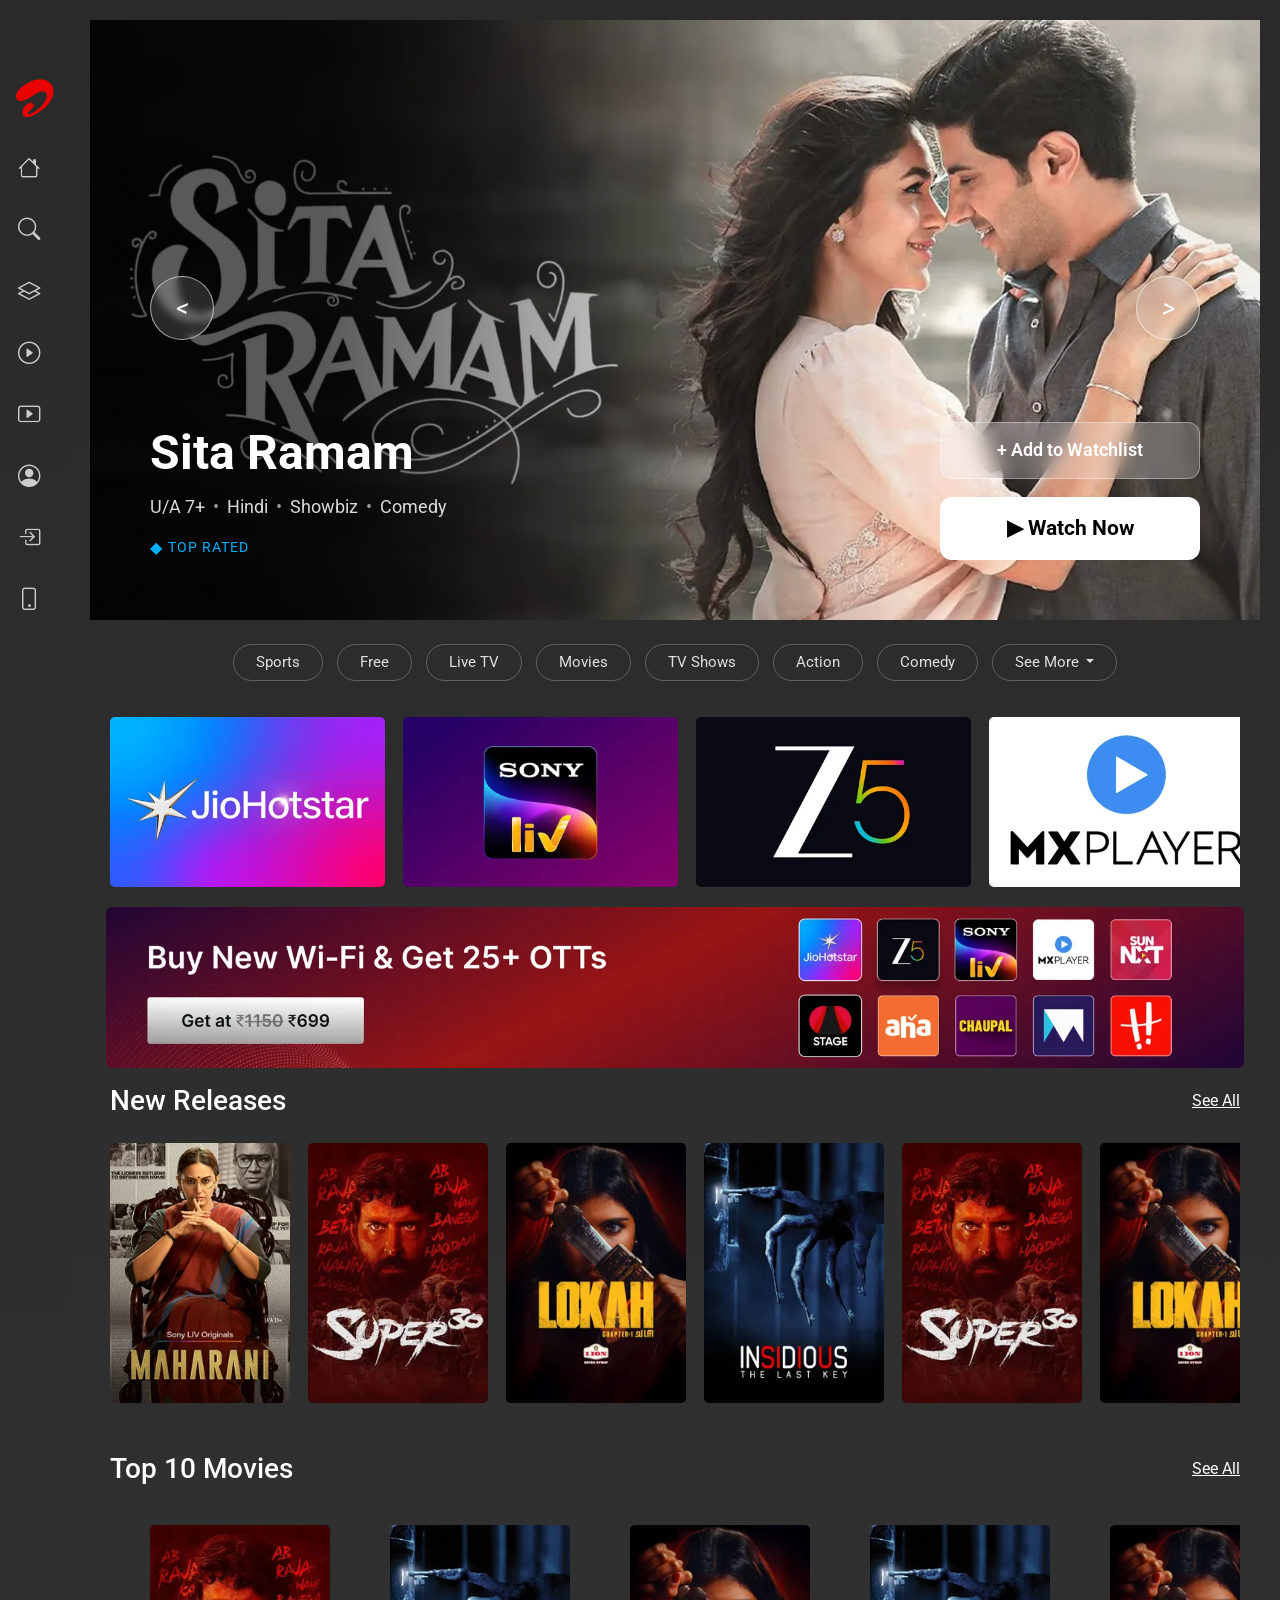
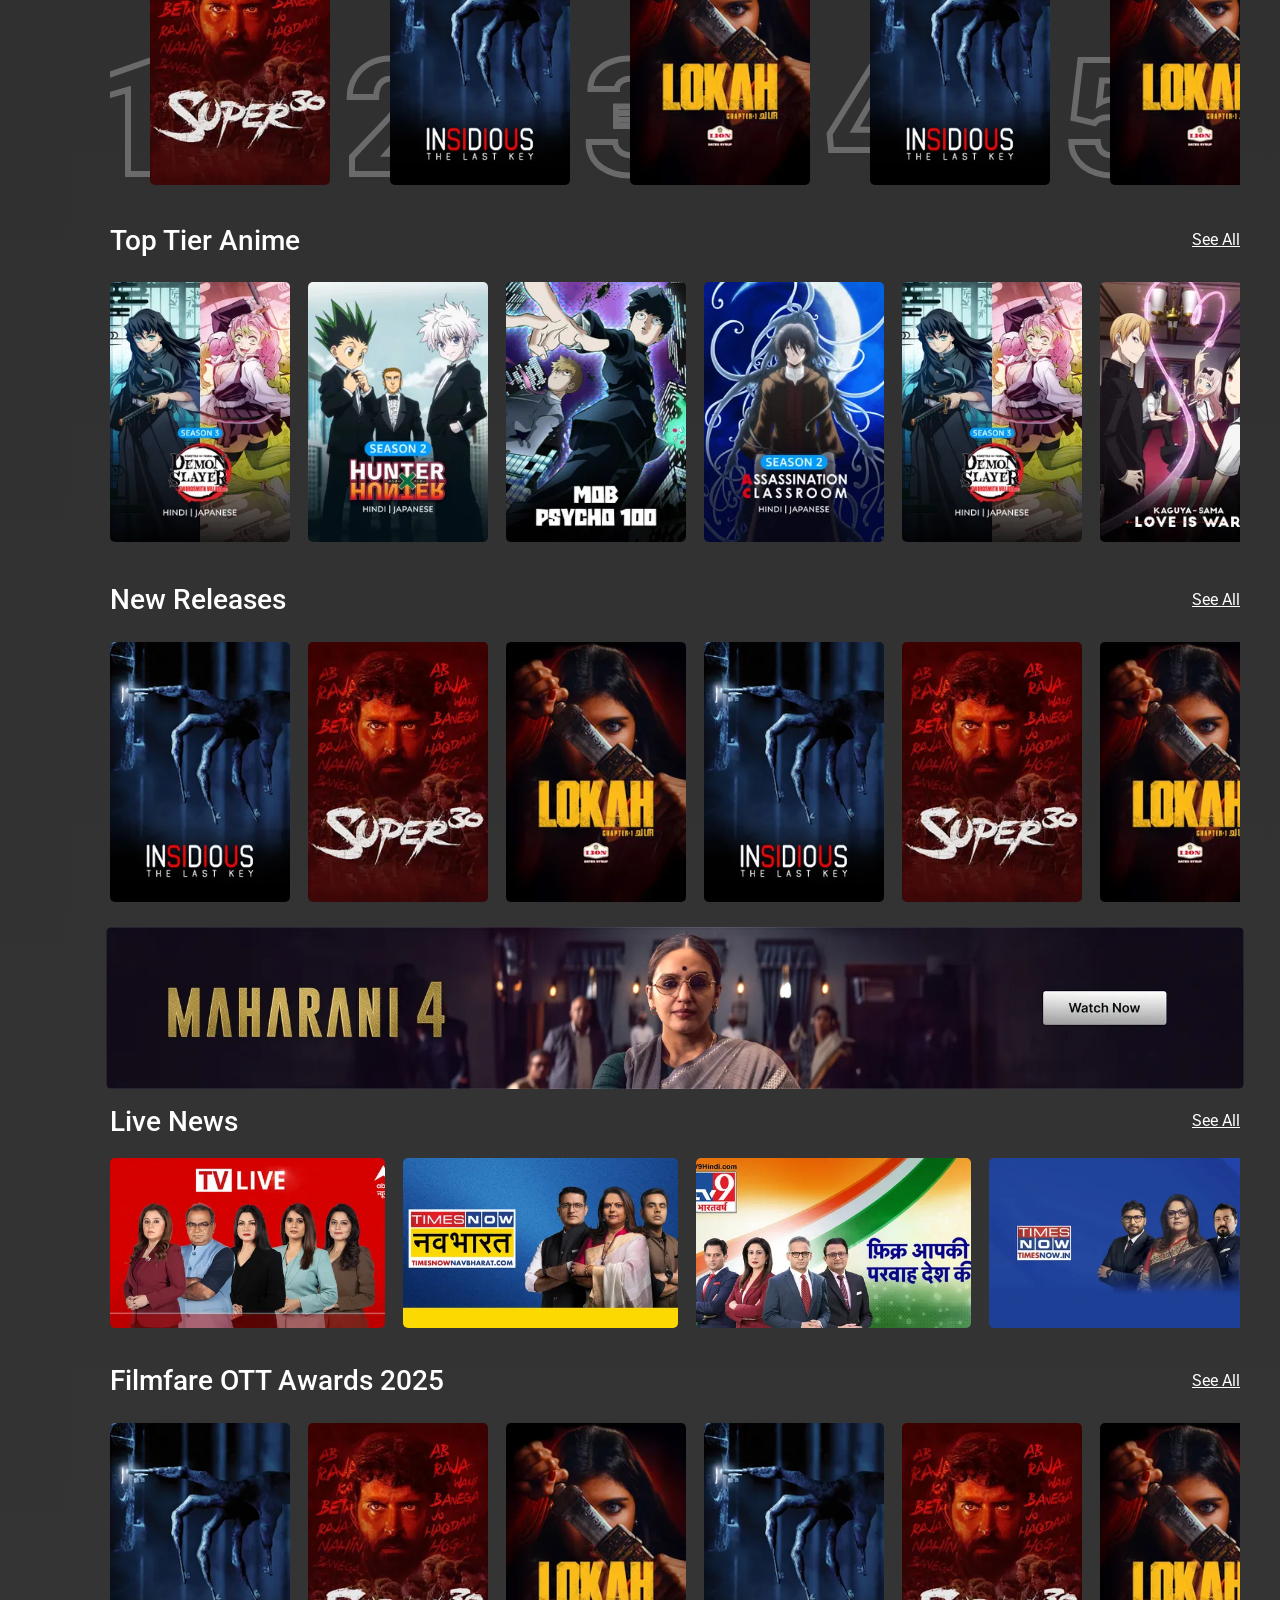
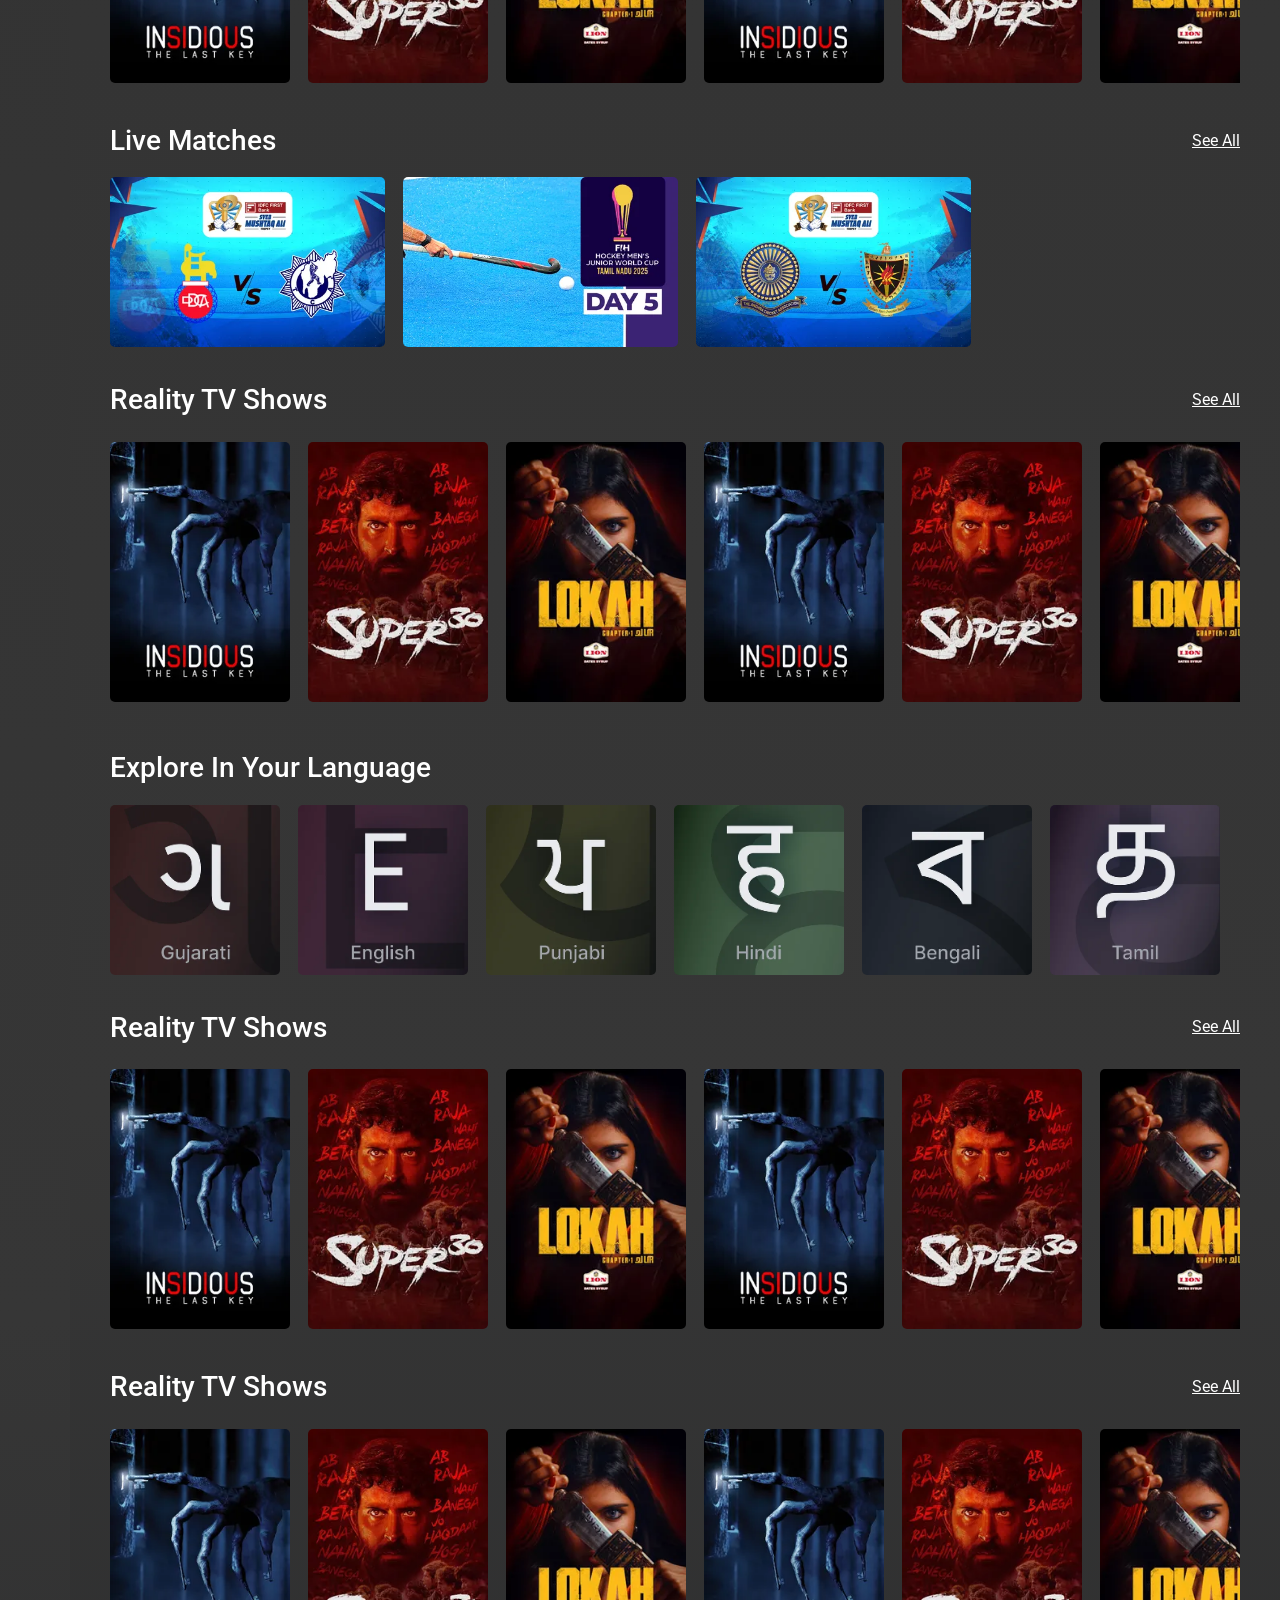
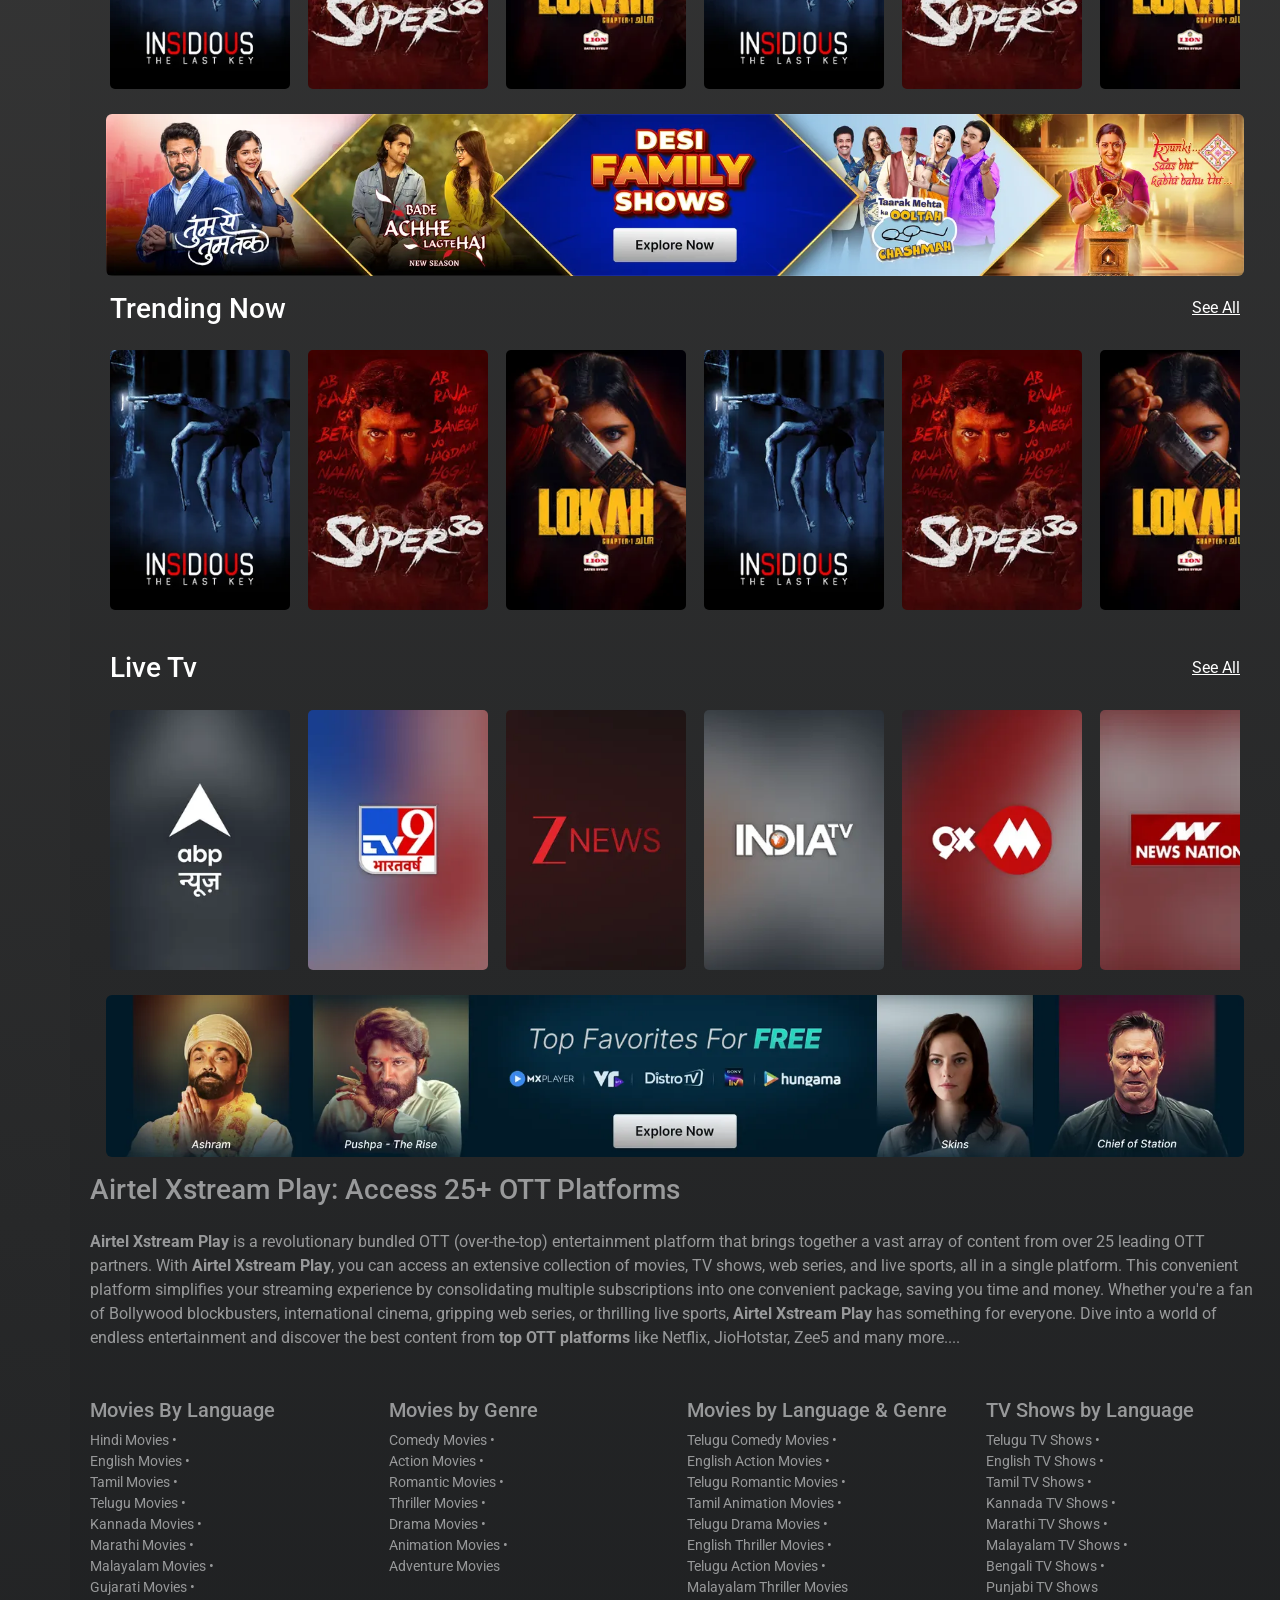
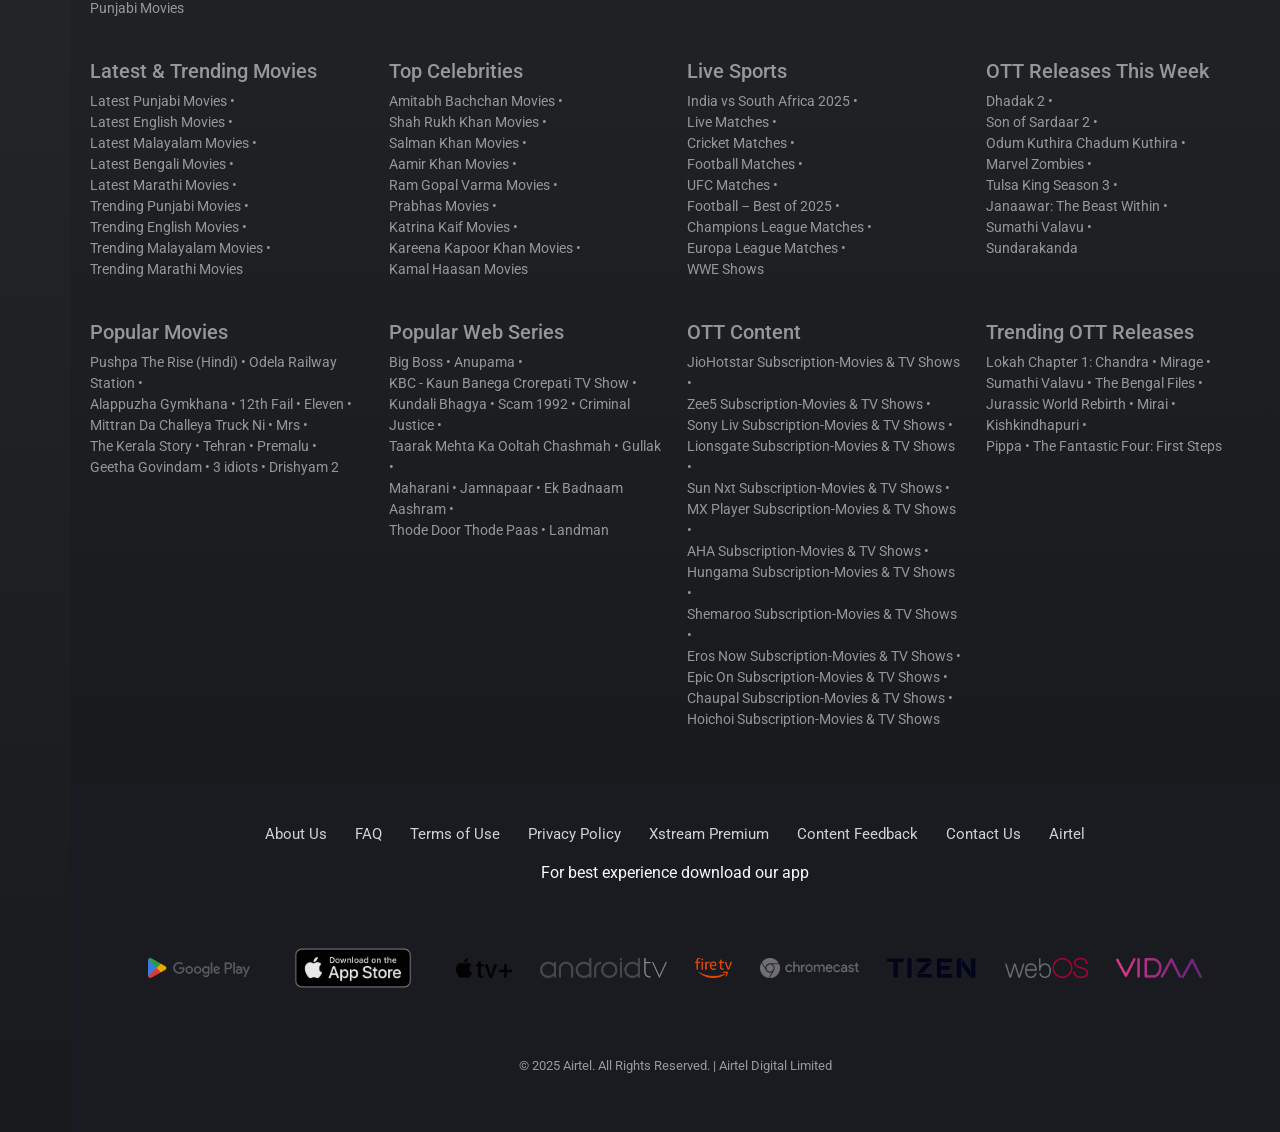
==== commit cf03dce4: "banner size chnage" ====
--- a/index.html
+++ b/index.html
@@ -356,7 +356,7 @@
         <!-- OTT Logos Row -->
 
         <!-- WiFi Banner -->
-        <div class="text-center my-4">
+        <div class="text-center mx-3">
             <a href="https://www.airtel.in/new-connection/broadband/?price=499&utm_source=xstream&utm_campaign=bb_acq_xstream_continue_watch_web"><img src="/images/index/wifi-banner.webp" class="img-fluid rounded-2 wifi-banner"></a>
         </div>
 
@@ -1084,7 +1084,7 @@
         </div> 
 
         <!-- Banner -->
-        <div class="text-center my-4">
+        <div class="text-center mx-3">
             <a href="#"><img src="/images/index/maharani.webp" class="img-fluid rounded-2 wifi-banner"></a>
         </div>
 
@@ -1903,7 +1903,7 @@
         </div> 
 
         <!-- Banner -->
-        <div class="text-center my-4">
+        <div class="text-center mx-3">
             <a href="#"><img src="./images/index/family-show-web_.webp" class="img-fluid rounded-2 wifi-banner"></a>
         </div>
 
@@ -2225,7 +2225,7 @@
         </div> 
 
         <!-- Banner -->
-        <div class="text-center my-4">
+        <div class="text-center mx-3">
             <a href="#"><img src="./images/index/banner.png" class="img-fluid rounded-2 wifi-banner"></a>
         </div>
 
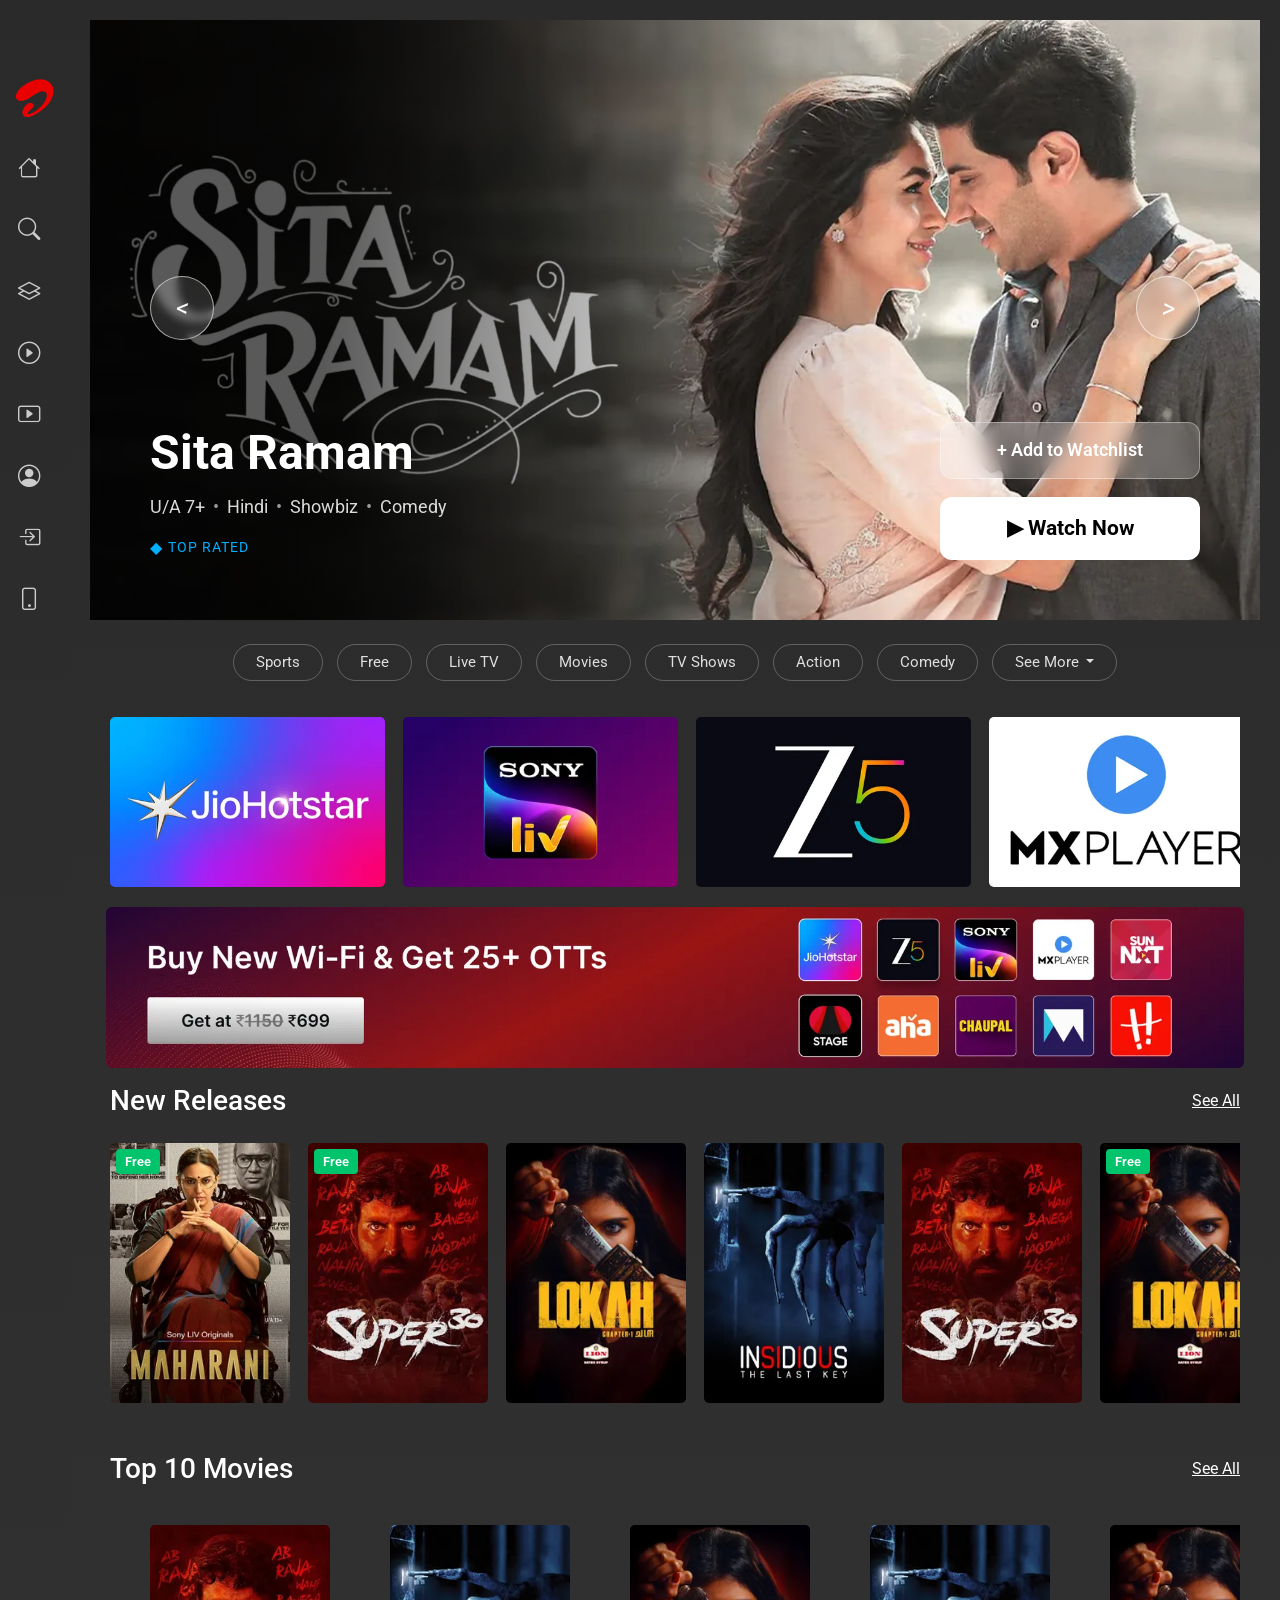
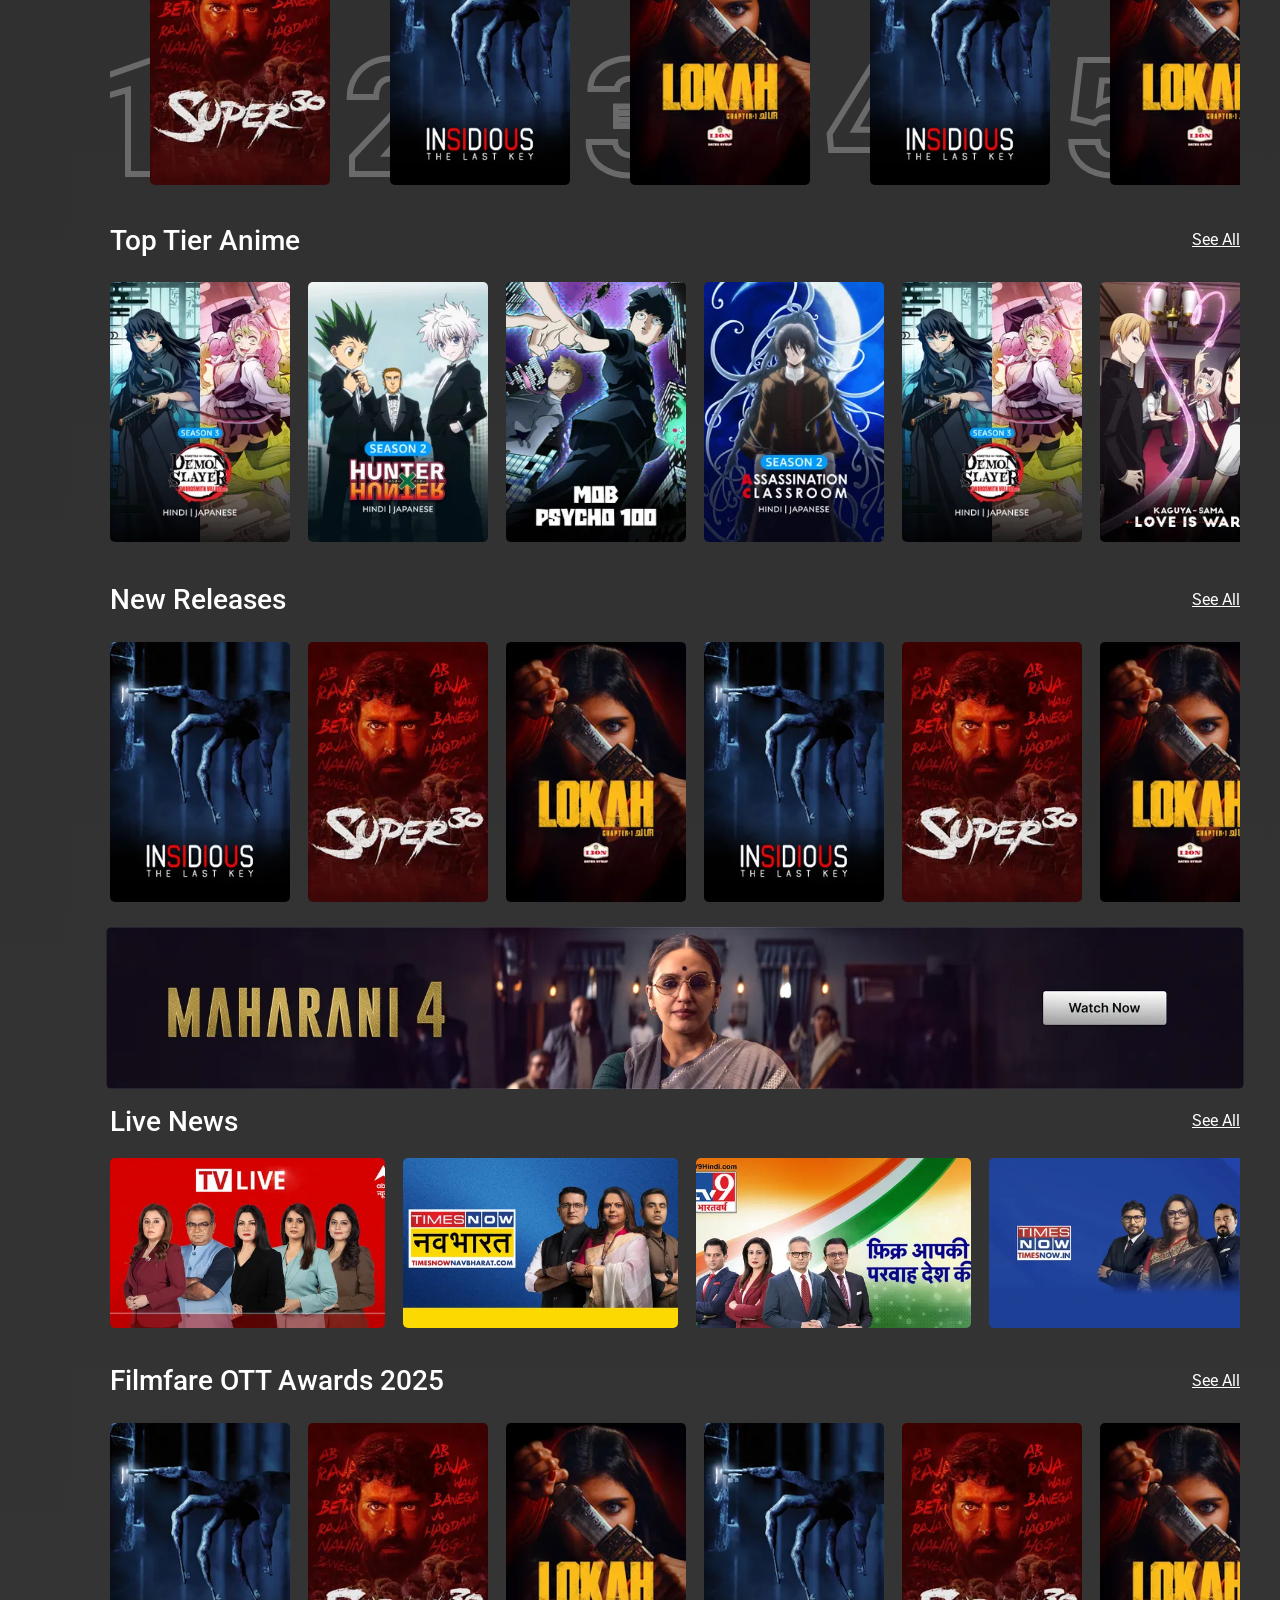
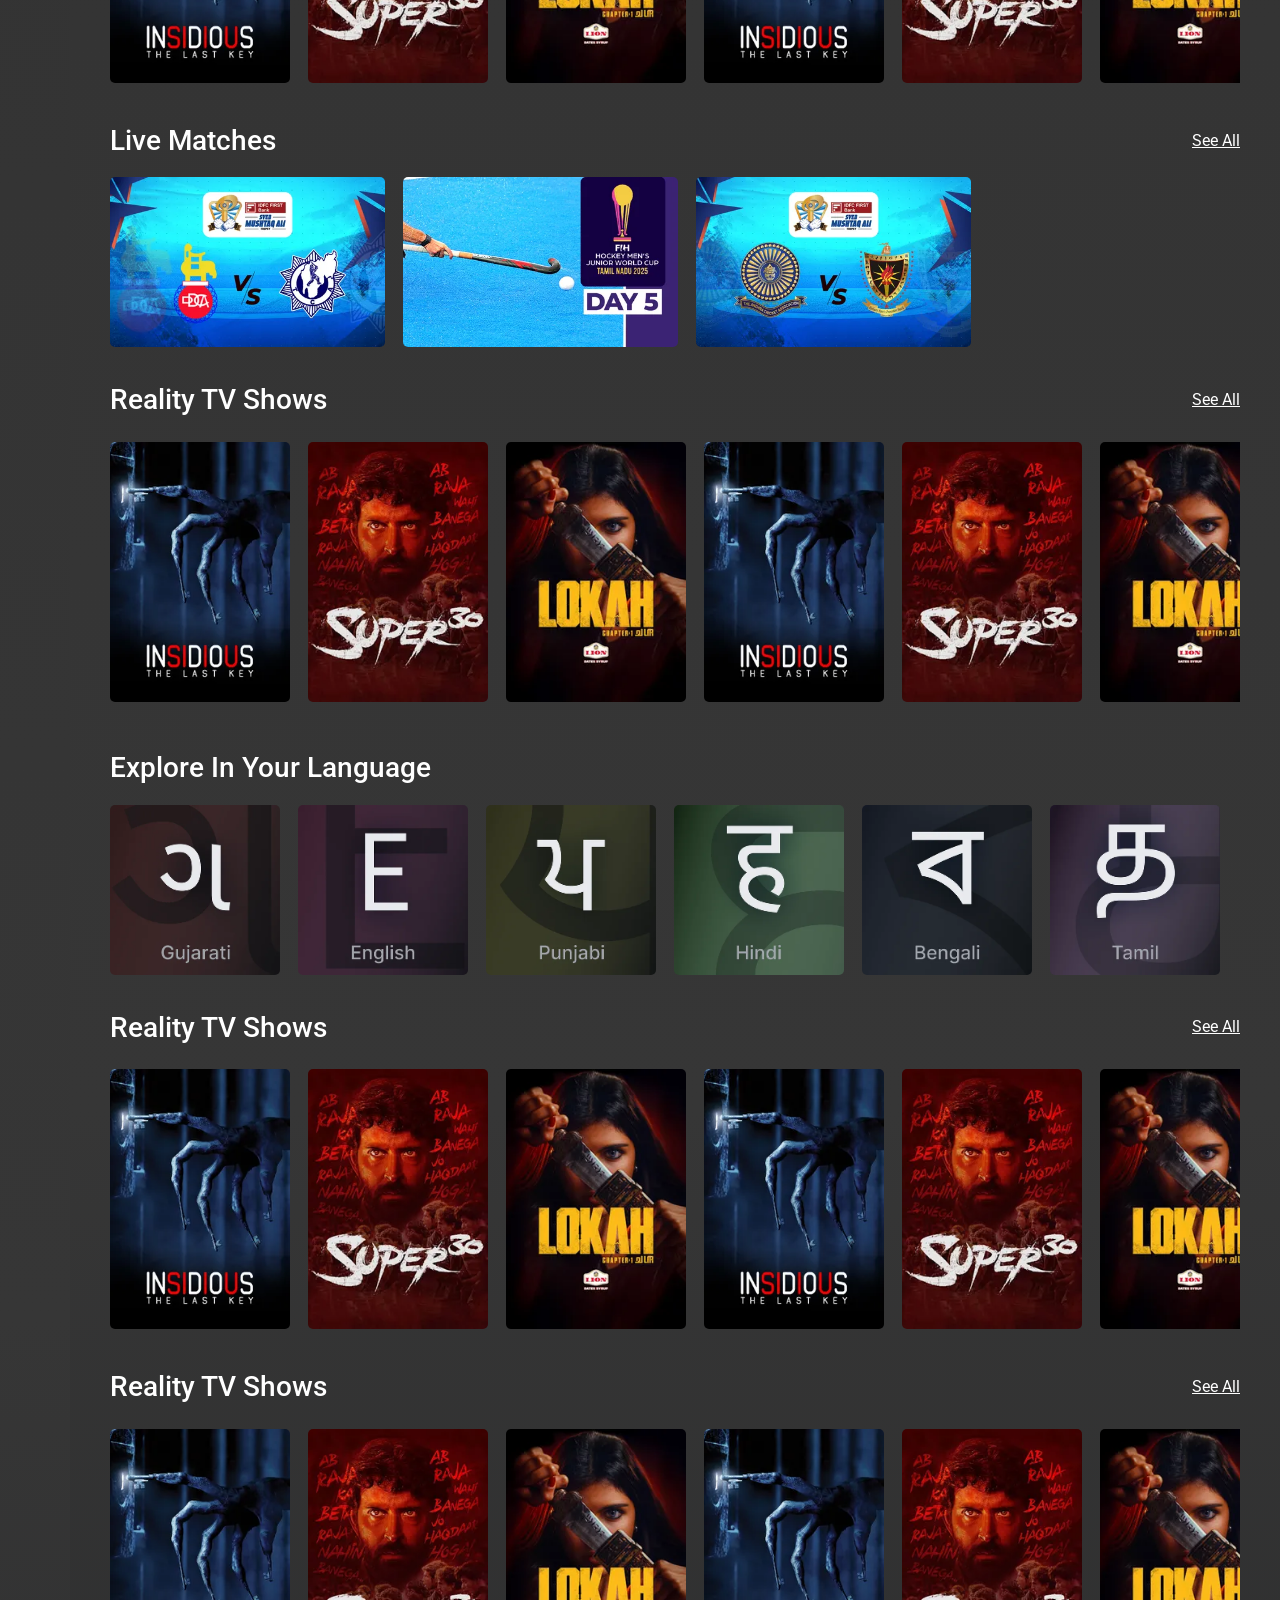
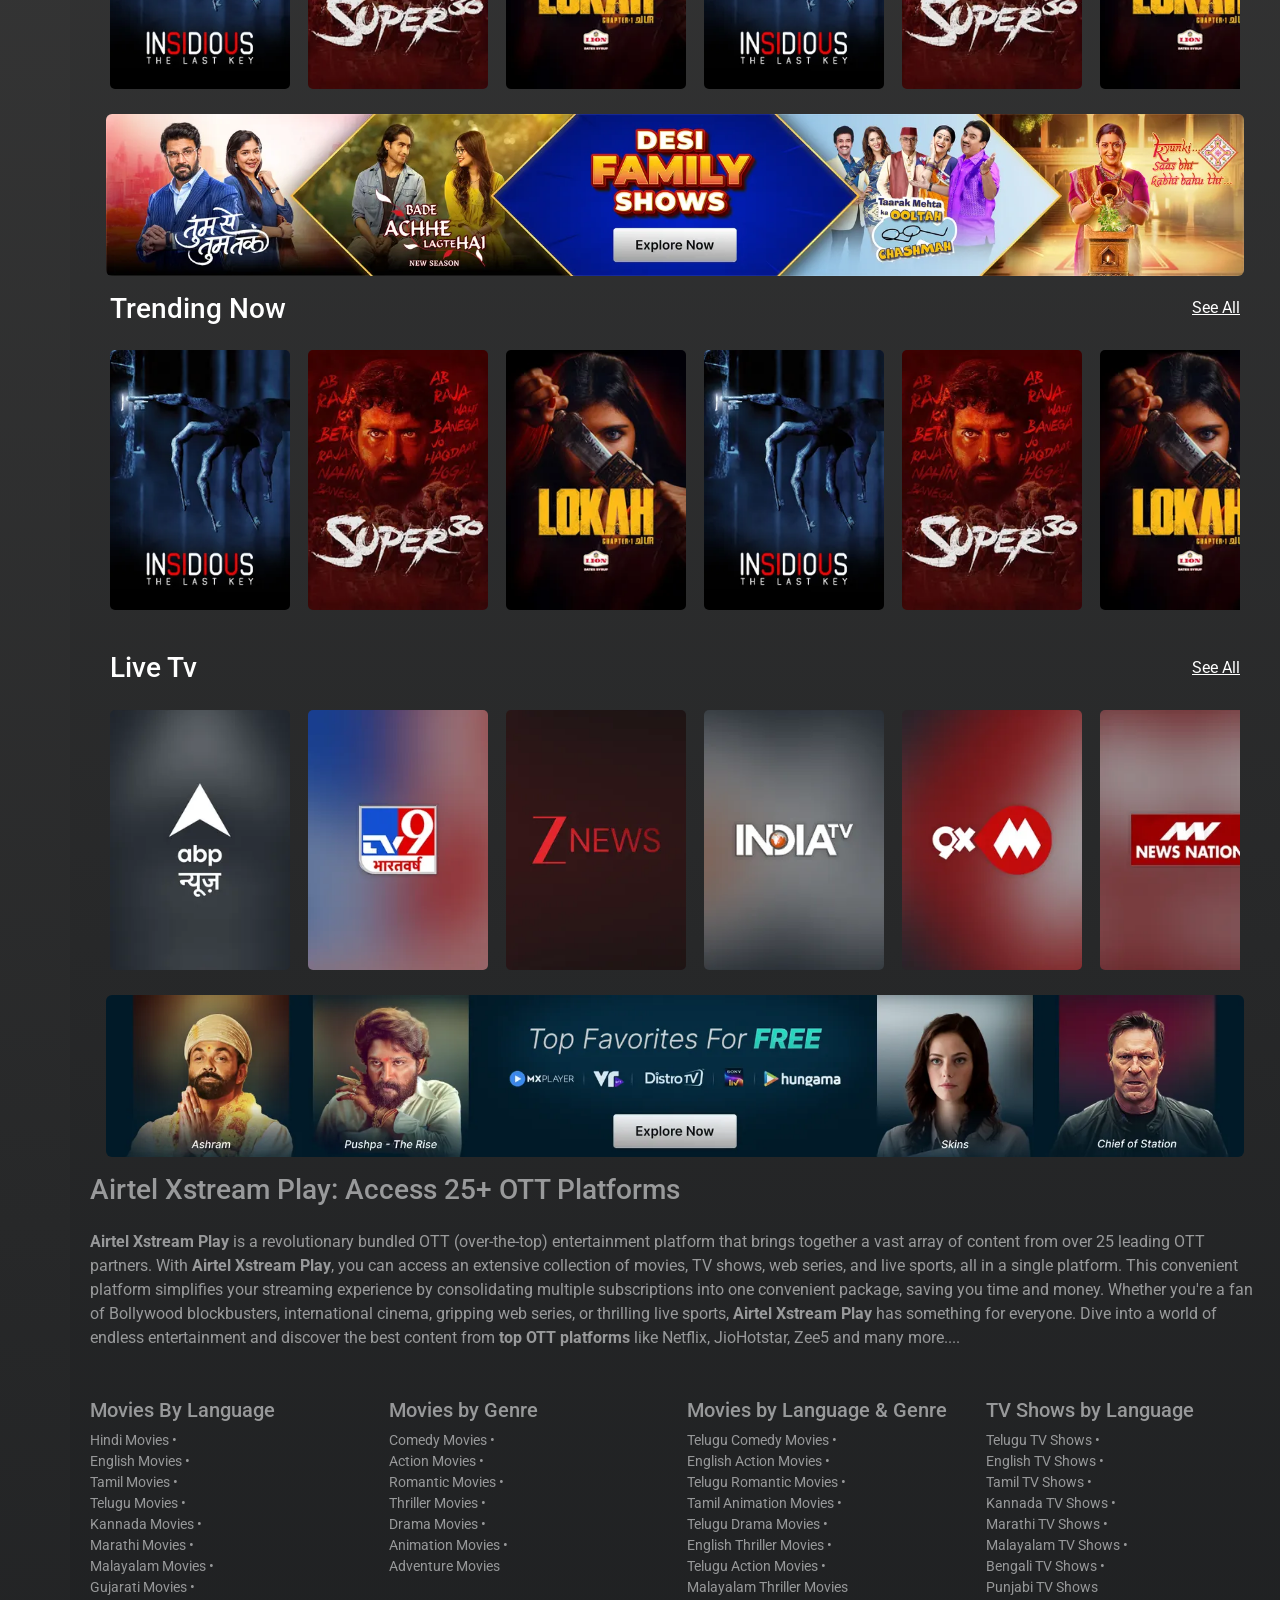
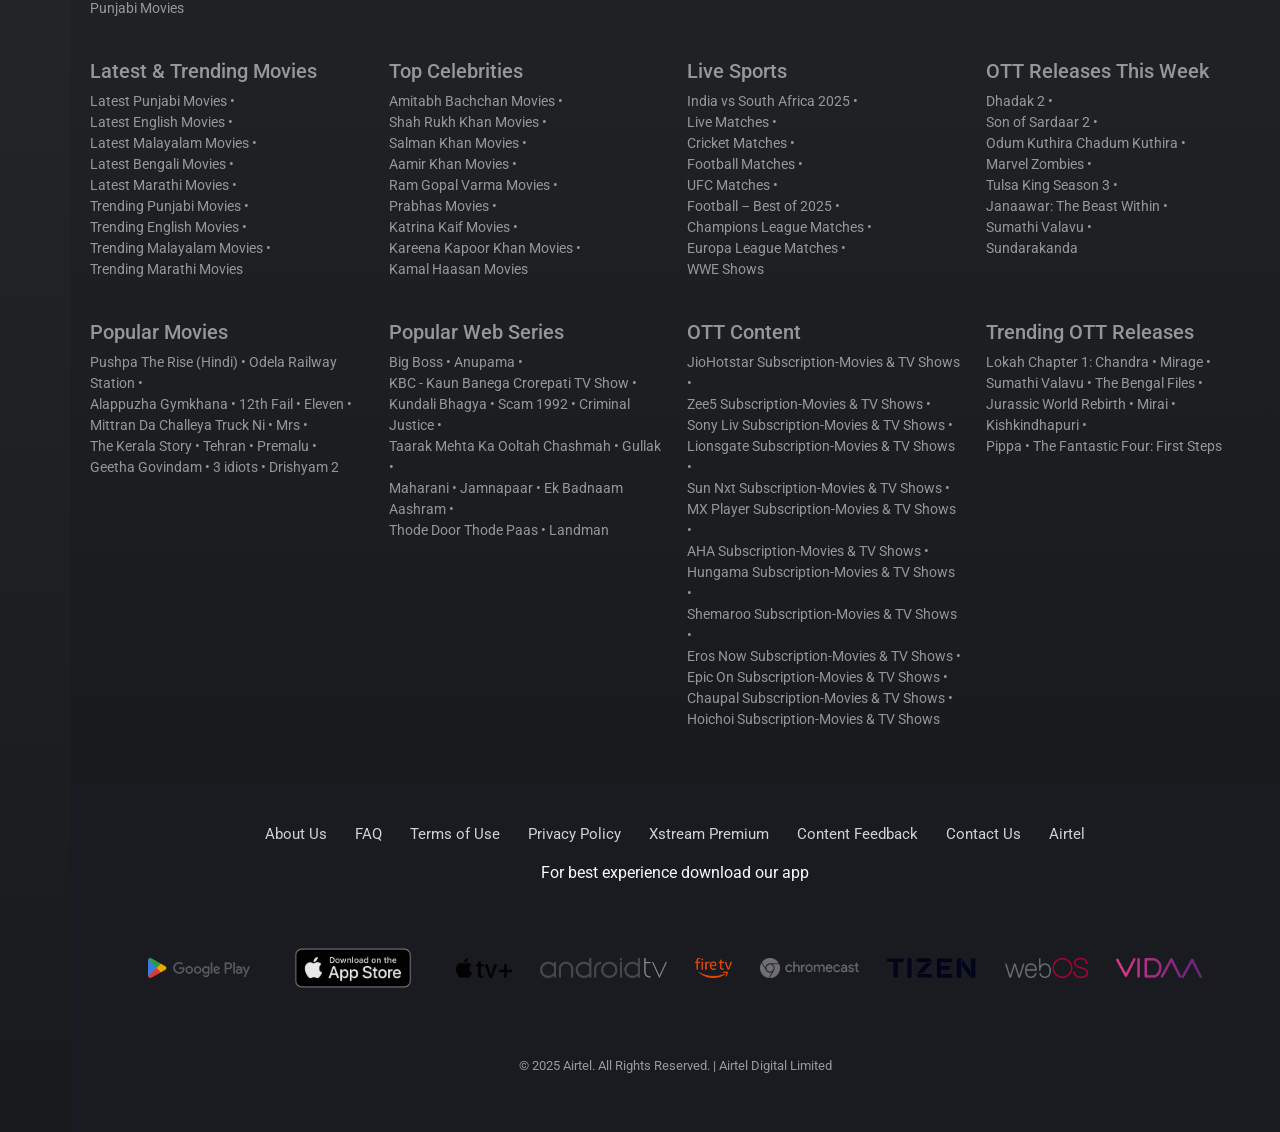
==== commit fd0a014e: "card free tag added" ====
--- a/index.html
+++ b/index.html
@@ -372,7 +372,11 @@
                         <div class="movie-card-wrapper">
                             <a href="./webseriespage.html" class="movie-link">
                                 <div class="movie-card">
+
+                                    <span class="free-badge">Free</span>
+
                                     <img src="./images/episodes/maharani2.webp" alt="movie">
+
                                     <div class="card-overlay">
                                         <h5 class="movie-title">Maharani</h5>
                                         <div class="badges">
@@ -381,12 +385,15 @@
                                         </div>
                                         <button class="watchlist-btn"><span>+</span> Add To Watchlist</button>
                                     </div>
-                                </div>
-                            </a>
-                        </div>
-                        <div class="movie-card-wrapper">
-                            <a href="./singlepage.html" class="movie-link">
-                                <div class="movie-card">
+
+                                </div>
+                            </a>
+                        </div>
+
+                        <div class="movie-card-wrapper">
+                            <a href="./singlepage.html" class="movie-link">
+                                <div class="movie-card">
+                                    <span class="free-badge">Free</span>
                                     <img src="./images/index/super30.webp" alt="movie">
                                     <div class="card-overlay">
                                         <h5 class="movie-title">Super 30</h5>
@@ -449,6 +456,8 @@
                         <div class="movie-card-wrapper">
                             <a href="./singlepage.html" class="movie-link">
                                 <div class="movie-card">
+                                    <span class="free-badge">Free</span>
+
                                     <img src="./images/index/lokah.webp" alt="movie">
                                     <div class="card-overlay">
                                         <h5 class="movie-title">Lokah</h5>
--- a/css/style.css
+++ b/css/style.css
@@ -450,6 +450,22 @@
     background: rgba(255,255,255,0.2);
 }
 
+.free-badge {
+    position: absolute;
+    top: 6px;
+    left: 6px;
+    background: #00c46b; 
+    color: #fff;
+    padding: 3px 9px;
+    font-size: 13px;
+    font-weight: 600;
+    border-radius: 4px;
+    z-index: 10;
+    pointer-events: none;
+}
+
+
+
 .watchlist-btn {
     width: 100%;
     padding: 10px;
